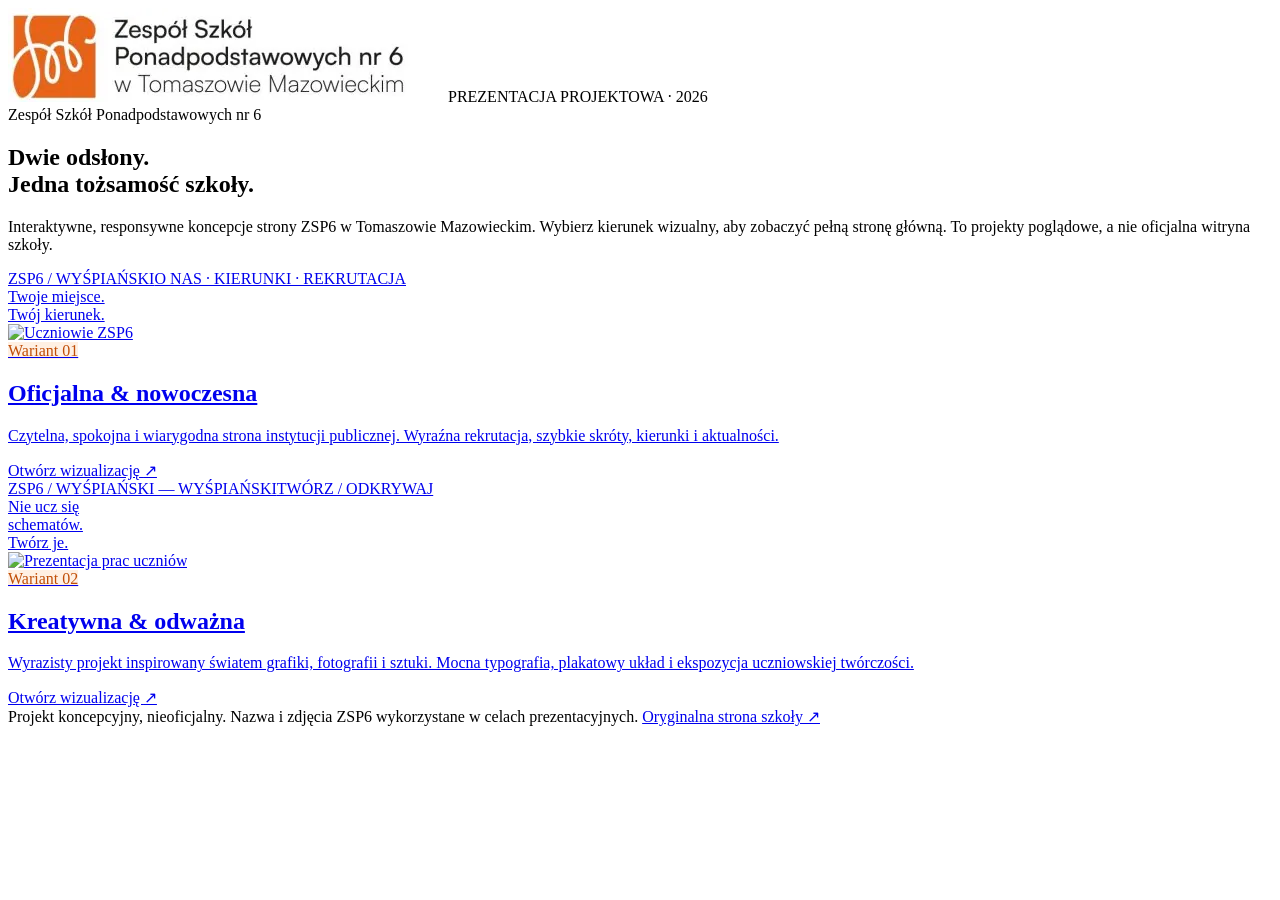
==== index.html @ f831830e "Add ZSP6 landing page for two redesign concept previews" ====
<!doctype html><html lang="pl"><head><meta charset="utf-8"><meta name="viewport" content="width=device-width,initial-scale=1"><meta name="description" content="Dwie propozycje wizualnego redesignu strony ZSP nr 6 w Tomaszowie Mazowieckim."><title>ZSP6 — koncepcje redesignu</title><link rel="stylesheet" href="assets/styles.css"></head><body class="chooser">
<header><div class="container chooser-top"><span class="mini-brand"><img src="[data-uri]" class="brand-logo" alt="Logo Zespołu Szkół Ponadpodstawowych nr 6 w Tomaszowie Mazowieckim" width="440" height="94"></span><span class="status">PREZENTACJA PROJEKTOWA · 2026</span></div></header>
<main><section class="container intro"><span class="eyebrow">Zespół Szkół Ponadpodstawowych nr 6</span><h1>Dwie odsłony.<br>Jedna tożsamość szkoły.</h1><p>Interaktywne, responsywne koncepcje strony ZSP6 w Tomaszowie Mazowieckim. Wybierz kierunek wizualny, aby zobaczyć pełną stronę główną. To projekty poglądowe, a nie oficjalna witryna szkoły.</p></section>
<section class="container concept-grid" aria-label="Wybierz wariant redesignu"><a class="concept" href="oficjalna.html"><div class="concept-visual"><div class="mini-top"><span>ZSP6 / WYŚPIAŃSKI</span><span>O NAS · KIERUNKI · REKRUTACJA</span></div><div class="mini-hero">Twoje miejsce.<br>Twój kierunek.</div><span class="mini-pill"></span><img class="photo-peek" src="https://zsp6tom.pl/wp-content/uploads/2024/10/DSC7393-scaled.jpg" alt="Uczniowie ZSP6" loading="lazy"></div><div class="concept-info"><span class="badge" style="color:#c04e08;background:#fff0e3">Wariant 01</span><h2>Oficjalna & nowoczesna</h2><p>Czytelna, spokojna i wiarygodna strona instytucji publicznej. Wyraźna rekrutacja, szybkie skróty, kierunki i aktualności.</p><span class="card-link">Otwórz wizualizację <span aria-hidden="true">↗</span></span></div></a>
<a class="concept" href="kreatywna.html"><div class="concept-visual"><div class="mini-top"><span>ZSP6 / WYŚPIAŃSKI — WYŚPIAŃSKI</span><span>TWÓRZ / ODKRYWAJ</span></div><div class="mini-hero">Nie ucz się<br>schematów.<br>Twórz je.</div><span class="mini-pill"></span><img class="photo-peek" src="https://zsp6tom.pl/wp-content/uploads/2025/05/received_1035138601499851-Kopiowanie-1024x768.jpeg" alt="Prezentacja prac uczniów" loading="lazy"></div><div class="concept-info"><span class="badge" style="color:#c04e08;background:#fff0e3">Wariant 02</span><h2>Kreatywna & odważna</h2><p>Wyrazisty projekt inspirowany światem grafiki, fotografii i sztuki. Mocna typografia, plakatowy układ i ekspozycja uczniowskiej twórczości.</p><span class="card-link">Otwórz wizualizację <span aria-hidden="true">↗</span></span></div></a></section></main>
<footer><div class="container">Projekt koncepcyjny, nieoficjalny. Nazwa i zdjęcia ZSP6 wykorzystane w celach prezentacyjnych. <a href="https://zsp6tom.pl/" target="_blank" rel="noopener">Oryginalna strona szkoły ↗</a></div></footer></body></html>
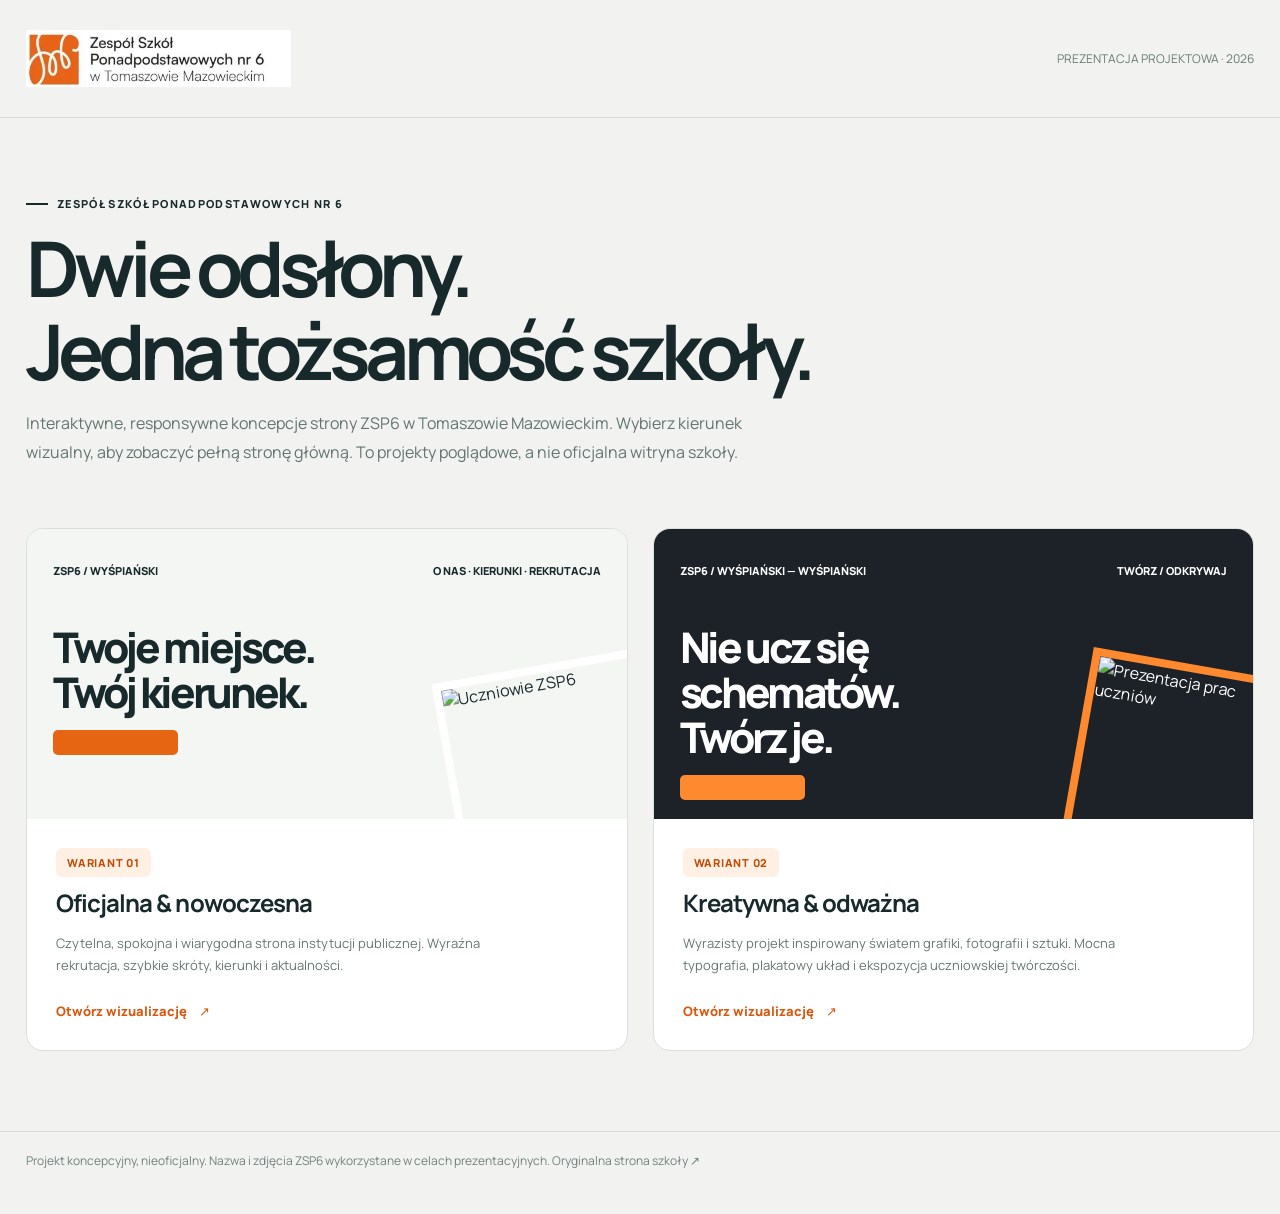
==== commit d8990f80: "Inline full responsive ZSP6 design selector and supplied school logo" ====
--- a/index.html
+++ b/index.html
@@ -1,4 +1,45 @@
-<!doctype html><html lang="pl"><head><meta charset="utf-8"><meta name="viewport" content="width=device-width,initial-scale=1"><meta name="description" content="Dwie propozycje wizualnego redesignu strony ZSP nr 6 w Tomaszowie Mazowieckim."><title>ZSP6 — koncepcje redesignu</title><link rel="stylesheet" href="assets/styles.css"></head><body class="chooser">
+<!doctype html><html lang="pl"><head><meta charset="utf-8"><meta name="viewport" content="width=device-width,initial-scale=1"><meta name="description" content="Dwie propozycje wizualnego redesignu strony ZSP nr 6 w Tomaszowie Mazowieckim."><title>ZSP6 — koncepcje redesignu</title><style>@import url('https://fonts.googleapis.com/css2?family=DM+Sans:wght@400;500;600;700;800&family=Manrope:wght@400;500;600;700;800&family=Space+Grotesk:wght@400;500;600;700&display=swap');
+:root{font-family:'Manrope',system-ui,Arial,sans-serif;font-synthesis:none;text-rendering:optimizeLegibility;-webkit-font-smoothing:antialiased}
+*{box-sizing:border-box}html{scroll-behavior:smooth}body{margin:0}a{color:inherit;text-decoration:none}img{max-width:100%;display:block}button{font:inherit;cursor:pointer}svg{display:block}a:focus-visible,button:focus-visible,summary:focus-visible{outline:3px solid #f6a65f;outline-offset:4px}section{scroll-margin-top:110px}.container{width:min(100% - 52px,1240px);margin:auto}.section-title{font-size:clamp(31px,3.8vw,52px);letter-spacing:-.055em;line-height:1.13;margin:0 0 16px;font-weight:800}.section-desc{font-size:16px;line-height:1.8;max-width:720px}.eyebrow{display:inline-flex;align-items:center;gap:9px;letter-spacing:.12em;font-size:11px;font-weight:800;text-transform:uppercase}.eyebrow:before{content:"";width:22px;height:2px;background:currentColor}.btn{display:inline-flex;align-items:center;justify-content:center;gap:12px;padding:16px 22px;border-radius:10px;font-size:14px;font-weight:800;transition:transform .2s,background .2s,border-color .2s;white-space:nowrap}.btn:hover{transform:translateY(-2px)}.btn .arr{font-size:18px}.section-pad{padding:104px 0}.badge{display:inline-block;font-size:11px;font-weight:800;letter-spacing:.07em;text-transform:uppercase;padding:7px 11px;border-radius:6px}.muted{opacity:.7}.card-link{font-weight:800;font-size:13px;display:inline-flex;gap:12px;align-items:center}.announce{font-size:12px;line-height:1.5}.site-logo{display:flex;align-items:center;gap:12px;min-width:0}.site-logo .mark{display:grid;place-items:center;font-family:'Space Grotesk',sans-serif;font-weight:700;font-size:25px;letter-spacing:-.13em;flex:none}.site-logo .logotype{line-height:1.22;font-size:11px;font-weight:800;letter-spacing:.01em}.site-logo .logotype span{display:block;font-weight:500;opacity:.8;font-size:10px;margin-top:4px}.desktop-nav{display:flex;align-items:center;gap:27px}.desktop-nav a{font-size:13px;font-weight:700;transition:opacity .2s}.desktop-nav a:hover{opacity:.55}.nav-toggle{display:none;padding:10px;border:1px solid currentColor;border-radius:8px;background:none;color:inherit}.mobile-nav{display:none}.footer-grid{display:grid;grid-template-columns:1.8fr 1fr 1fr 1.2fr;gap:50px}.footer-grid h4{font-size:12px;letter-spacing:.08em;text-transform:uppercase}.footer-grid p,.footer-grid a{font-size:13px;line-height:2;opacity:.8}.footer-grid a{display:block}.copyright{display:flex;justify-content:space-between;gap:16px;border-top:1px solid #ffffff30;margin-top:65px;padding-top:22px;font-size:12px;opacity:.65}.notice-demo{font-size:11px;line-height:1.5;text-align:center;padding:9px 20px;background:#f8d89d;color:#50370d;font-weight:700}.img-fallback{background:#cecece}.fade-up{opacity:1;transform:none;transition:opacity .75s ease,transform .75s ease}.fade-up.visible{opacity:1;transform:none}
+/* OFFICIAL / INSTYTUCJONALNA */
+body.official{background:#fafaf8;color:#1a3137}.official .topbar{background:#173e45;color:#f5f7f4;font-size:11px}.official .topbar .container{height:38px;display:flex;align-items:center;justify-content:space-between;gap:20px}.official .topbar a:hover{text-decoration:underline}.official .site-header{background:#fff;position:sticky;top:0;z-index:30;box-shadow:0 1px 0 #dae2db}.official .header-inner{height:88px;display:flex;align-items:center;justify-content:space-between;gap:20px}.official .site-logo .mark{background:#e56513;color:#fff;width:52px;height:52px;border-radius:12px}.official .site-logo .logotype{font-size:13px}.official .site-logo .logotype span{color:#758281}.official .nav-cta{background:#e56513;color:white}.official .hero{padding:68px 0 30px;background:linear-gradient(145deg,#f5f7f3,#e9efeb)}.official .hero-main{display:grid;grid-template-columns:.95fr 1.05fr;gap:48px;align-items:center}.official .hero h1{font-size:clamp(42px,5.4vw,77px);letter-spacing:-.07em;line-height:1.08;margin:24px 0}.official .hero h1 em{font-style:normal;color:#e56513}.official .hero p{max-width:560px;line-height:1.85;color:#576c69;font-size:16px}.official .hero-buttons{display:flex;gap:12px;flex-wrap:wrap;margin:30px 0 15px}.official .btn-primary{background:#e56513;color:#fff}.official .btn-outline{border:1px solid #a4b4ae;background:#fff;color:#284940}.official .hero-photo{position:relative;min-height:525px;border-radius:24px;overflow:visible}.official .hero-photo>img{width:100%;height:525px;object-fit:cover;border-radius:24px;object-position:50% 38%}.official .photo-badge{position:absolute;bottom:28px;left:-34px;background:#fff;padding:22px 25px;box-shadow:0 10px 40px #10271d1c;border-radius:16px;min-width:205px}.official .photo-badge b{font-size:32px;color:#e56513}.official .photo-badge span{display:block;font-size:11px;line-height:1.4;color:#677a76}.official .info-ribbon{display:grid;grid-template-columns:repeat(4,1fr);gap:1px;background:#cddbd5;border-radius:17px;overflow:hidden;box-shadow:0 10px 28px #16433b10;transform:translateY(54px)}.official .info-ribbon a{background:white;padding:24px;display:flex;align-items:center;gap:12px;font-weight:800;font-size:13px}.official .info-ribbon a:hover{background:#f0f7f3}.official .info-ribbon .symbol{color:#e56513;font-size:22px}.official .courses{padding-top:152px}.official .head-split{display:flex;justify-content:space-between;align-items:flex-end;gap:32px;margin-bottom:32px}.official .section-desc{color:#60716f}.official .course-grid{display:grid;grid-template-columns:repeat(4,1fr);gap:18px}.official .course-card{overflow:hidden;border-radius:17px;border:1px solid #e1e8e2;background:#fff;box-shadow:0 6px 25px #213c2d08;transition:transform .25s,box-shadow .25s}.official .course-card:hover{transform:translateY(-5px);box-shadow:0 15px 35px #24362f17}.official .course-art{height:155px;display:flex;align-items:center;justify-content:center;position:relative;overflow:hidden}.official .course-art svg{width:85px;height:85px;stroke-width:1.2;position:relative;z-index:1}.official .course-art:before{content:"";position:absolute;border-radius:50%;width:190px;height:190px;right:-60px;bottom:-105px;background:#ffffff31}.official .course-card:nth-child(1) .course-art{background:#f4e0d3;color:#b95716}.official .course-card:nth-child(2) .course-art{background:#deeeed;color:#377672}.official .course-card:nth-child(3) .course-art{background:#e1e8f4;color:#536e9c}.official .course-card:nth-child(4) .course-art{background:#f3e7e2;color:#9d6847}.official .course-body{padding:25px 20px}.official .course-body .type{font-size:10px;letter-spacing:.12em;color:#86918e;text-transform:uppercase;font-weight:800}.official .course-body h3{font-size:19px;line-height:1.35;min-height:76px;letter-spacing:-.03em}.official .course-body p{font-size:13px;line-height:1.7;color:#647572;min-height:65px}.official .course-body .card-link{color:#e56513}.official .recruitment{background:#133d42;color:#fff;position:relative;overflow:hidden}.official .recruitment:before{content:"";position:absolute;right:-150px;top:-200px;width:500px;height:500px;border:90px solid #ffffff06;border-radius:50%}.official .recruitment .recruit-grid{position:relative;display:grid;grid-template-columns:1.2fr .8fr;align-items:center;gap:55px}.official .recruitment .section-desc{color:#bdd3d0}.official .recruitment .recruit-aside{display:grid;grid-template-columns:1fr 1fr;gap:14px}.official .recruitment .recruit-aside div{padding:25px;background:#ffffff0b;border:1px solid #ffffff25;border-radius:13px}.official .recruitment .recruit-aside b{display:block;font-size:28px}.official .recruitment .recruit-aside span{font-size:12px;color:#cce0d8;line-height:1.65}.official .news{background:#f5f7f5}.official .news-grid{display:grid;grid-template-columns:1.2fr 1fr 1fr;gap:20px}.official .news-card{background:white;border:1px solid #e1e8e2;border-radius:18px;overflow:hidden;display:flex;flex-direction:column;min-height:310px}.official .news-card .news-media{height:165px;background:#e6edea;overflow:hidden}.official .news-card.featured .news-media{height:205px}.official .news-media img{width:100%;height:100%;object-fit:cover}.official .news-card .news-body{padding:24px;display:flex;flex:1;flex-direction:column}.official .news-card small{color:#d9580f;font-size:10px;letter-spacing:.08em;font-weight:800;text-transform:uppercase}.official .news-card h3{font-size:18px;line-height:1.35;letter-spacing:-.03em}.official .news-card p{font-size:12px;line-height:1.8;color:#677672}.official .news-card .card-link{margin-top:auto;color:#e56513}.official .cta-panel{padding:65px 75px;border-radius:24px;background:#eee4dd;display:grid;grid-template-columns:1.25fr .75fr;align-items:center;gap:30px}.official .cta-panel h2{font-size:clamp(30px,4vw,48px);letter-spacing:-.05em;line-height:1.17}.official footer{background:#173e45;color:#fff;padding:70px 0 30px}
+/* CREATIVE / ART SCHOOL */
+body.creative{background:#f3efe7;color:#171e24;font-family:'DM Sans',sans-serif}.creative .site-header{position:sticky;top:0;z-index:30;background:#171c22;color:#fff;border-bottom:1px solid #ffffff19}.creative .header-inner{height:84px;display:flex;align-items:center;justify-content:space-between;gap:20px}.creative .site-logo .mark{color:#ff892e;border:2px solid #ff892e;width:48px;height:48px;border-radius:50%}.creative .site-logo .logotype{font-size:13px}.creative .site-logo .logotype span{color:#aab3b7}.creative .nav-cta{background:#ff892e;color:#151b20}.creative .desktop-nav a{font-size:13px}.creative .hero{background:#171c22;color:#fff;position:relative;overflow:hidden;padding:92px 0 100px}.creative .hero:after{content:"6";position:absolute;right:-2vw;top:3vw;font:800 550px/1 'Space Grotesk';color:#ffffff05;pointer-events:none}.creative .hero-grid{display:grid;grid-template-columns:1fr .94fr;gap:70px;align-items:center;position:relative;z-index:1}.creative .hero h1{font-size:clamp(51px,6.4vw,96px);font-weight:800;letter-spacing:-.085em;line-height:.98;margin:25px 0}.creative .hero h1 span{color:#ff775b}.creative .hero h1 i{font-style:normal;color:#f0ce93}.creative .hero .hero-sub{font-size:17px;line-height:1.78;color:#aab7b6;max-width:470px}.creative .hero .hero-buttons{display:flex;flex-wrap:wrap;gap:13px;margin-top:35px}.creative .btn-primary{background:#ff892e;color:#171e24}.creative .btn-outline{border:1px solid #738080;color:#f7f5f0}.creative .hero-image-wrap{position:relative;transform:rotate(2deg);padding:16px;background:#f1e5d7;box-shadow:22px 22px 0 #ff892e}.creative .hero-image-wrap img{width:100%;height:510px;object-fit:cover;object-position:center 40%;filter:contrast(1.08) saturate(.86)}.creative .image-sticker{position:absolute;top:-30px;right:-34px;display:grid;place-items:center;border-radius:50%;background:#e7d190;color:#171e24;width:120px;height:120px;text-align:center;font:800 15px/1.1 'Space Grotesk';transform:rotate(13deg);box-shadow:0 6px 16px #0004}.creative .ticker{background:#ff892e;padding:18px 0;overflow:hidden;color:#151b20}.creative .ticker-track{display:flex;gap:38px;white-space:nowrap;width:max-content;animation:ticker 40s linear infinite;font:700 13px 'Space Grotesk';letter-spacing:.08em;text-transform:uppercase}.creative .ticker-track b{font-size:18px}@keyframes ticker{to{transform:translateX(-50%)}}.creative .courses{background:#f3efe7}.creative .courses .head-split{display:flex;justify-content:space-between;align-items:flex-end;gap:30px;margin-bottom:44px}.creative .courses .section-title{font-family:'Space Grotesk';font-size:clamp(42px,5.3vw,70px)}.creative .course-grid{display:grid;grid-template-columns:repeat(2,1fr);gap:20px}.creative .course-card{min-height:320px;border-radius:3px;padding:30px;position:relative;overflow:hidden;display:flex;flex-direction:column;justify-content:space-between;transition:transform .25s}.creative .course-card:hover{transform:translateY(-6px) rotate(-.3deg)}.creative .course-card:nth-child(1){background:#ff892e;color:#212121}.creative .course-card:nth-child(2){background:#313b4b;color:#fff}.creative .course-card:nth-child(3){background:#ddd1b7;color:#212121}.creative .course-card:nth-child(4){background:#c3d5ca;color:#212121}.creative .course-card .tag{font-size:11px;letter-spacing:.12em;text-transform:uppercase;font-weight:800}.creative .course-card h3{max-width:75%;font:700 clamp(29px,3vw,43px)/1.05 'Space Grotesk';letter-spacing:-.055em;margin:22px 0 8px}.creative .course-card p{font-size:13px;line-height:1.6;max-width:70%;margin:0}.creative .course-card .giant-index{position:absolute;right:23px;bottom:-35px;font:700 210px/.9 'Space Grotesk';opacity:.12;letter-spacing:-.1em}.creative .course-card .card-link{margin-top:22px;position:relative;z-index:1}.creative .marquee-word{font-family:'Space Grotesk';font-size:clamp(70px,14vw,200px);font-weight:700;letter-spacing:-.11em;color:#e4d8c9;line-height:.8;white-space:nowrap;overflow:hidden;margin-top:75px}.creative .gallery{background:#1d2329;color:#fff}.creative .gallery .section-title{font-family:'Space Grotesk';font-size:clamp(43px,5.4vw,76px)}.creative .gallery-desc{color:#b7c2c1}.creative .gallery-grid{display:grid;grid-template-columns:1.15fr .75fr .85fr;gap:15px;align-items:end;margin-top:38px}.creative .gallery-tile{position:relative;overflow:hidden;min-height:340px;background:#46545b}.creative .gallery-tile:nth-child(2){min-height:270px}.creative .gallery-tile:nth-child(3){min-height:385px}.creative .gallery-tile img{height:100%;width:100%;object-fit:cover;position:absolute;inset:0;filter:grayscale(.15)}.creative .gallery-tile::after{content:"";position:absolute;inset:0;background:linear-gradient(transparent 40%,#000b)}.creative .gallery-tile .tile-label{position:absolute;bottom:23px;left:24px;right:18px;z-index:1;font-size:19px;font-weight:800;letter-spacing:-.035em}.creative .gallery-tile .tile-label small{display:block;text-transform:uppercase;letter-spacing:.1em;font-size:10px;font-weight:700;color:#ffa45d;margin-bottom:8px}.creative .events{background:#f3efe7}.creative .event-rows{margin-top:25px;border-top:2px solid #171e24}.creative .event-row{display:grid;grid-template-columns:100px 1fr 1fr 42px;gap:25px;align-items:center;padding:25px 0;border-bottom:1px solid #c7c1b6}.creative .event-row .num{font:700 34px 'Space Grotesk';color:#ff892e}.creative .event-row h3{font-size:19px;letter-spacing:-.03em}.creative .event-row p{color:#68716c;font-size:12px}.creative .event-row .arrow{font-size:27px}.creative .recruitment{background:#ff892e;color:#181d21}.creative .recruit-grid{display:grid;grid-template-columns:1.1fr .9fr;gap:55px;align-items:center}.creative .recruitment .section-title{font:700 clamp(45px,5.6vw,78px)/1.03 'Space Grotesk';letter-spacing:-.08em}.creative .recruitment .section-desc{color:#342a27}.creative .recruitment .btn-primary{background:#151b20;color:white}.creative .recruit-aside{border:2px solid #1a2023;padding:38px;transform:rotate(2deg);background:#ffffff1f}.creative .recruit-aside b{font:700 112px/.9 'Space Grotesk';letter-spacing:-.1em}.creative .recruit-aside p{font-size:16px;line-height:1.55;font-weight:700;max-width:240px}.creative footer{background:#151b20;color:white;padding:72px 0 30px}
+/* CHOOSER */
+body.chooser{background:#f2f2f0;color:#18292c;font-family:'Manrope'}.chooser header{padding:30px 0;border-bottom:1px solid #d4dad7}.chooser .chooser-top{display:flex;justify-content:space-between;align-items:center;gap:20px}.chooser .chooser-top .mini-brand{font-size:13px;font-weight:900;letter-spacing:.08em}.chooser .chooser-top .status{color:#667b74;font-size:12px}.chooser .intro{padding:70px 0 45px}.chooser h1{font-size:clamp(42px,6vw,77px);line-height:1.08;letter-spacing:-.075em;max-width:900px;margin:16px 0}.chooser .intro p{font-size:16px;color:#627570;line-height:1.8;max-width:750px}.chooser .concept-grid{display:grid;grid-template-columns:1fr 1fr;gap:25px;padding-bottom:80px}.chooser .concept{display:block;background:#fff;border:1px solid #dae0dc;transition:transform .2s,box-shadow .2s;overflow:hidden;border-radius:17px}.chooser .concept:hover{transform:translateY(-5px);box-shadow:0 15px 40px #0f292022}.chooser .concept-visual{height:290px;position:relative;overflow:hidden;padding:26px}.chooser .concept:first-child .concept-visual{background:#f3f6f2}.chooser .concept:last-child .concept-visual{background:#1d2128;color:#fff}.chooser .mini-top{height:32px;display:flex;justify-content:space-between;align-items:center;font-size:11px;font-weight:800}.chooser .mini-line{height:5px;border-radius:5px;width:120px;background:currentColor;opacity:.35}.chooser .mini-hero{font-size:clamp(31px,3.3vw,49px);line-height:1.07;letter-spacing:-.075em;font-weight:900;max-width:300px;margin:38px 0 15px}.chooser .mini-pill{display:block;width:125px;height:25px;border-radius:5px;background:#e56513}.chooser .concept:last-child .mini-pill{background:#ff892e}.chooser .concept-visual .photo-peek{position:absolute;right:-36px;bottom:-55px;width:215px;height:210px;object-fit:cover;transform:rotate(-10deg);border:8px solid white}.chooser .concept:last-child .photo-peek{transform:rotate(10deg);border-color:#ff892e}.chooser .concept-info{padding:29px}.chooser .concept-info h2{margin:9px 0;font-size:24px;letter-spacing:-.04em}.chooser .concept-info p{font-size:13px;line-height:1.75;color:#667670;max-width:470px}.chooser .concept-info .card-link{margin-top:12px;color:#d9580f}.chooser footer{padding:20px 0 45px;color:#71817c;font-size:12px;border-top:1px solid #d4dad7}
+@media(max-width:1070px){.desktop-nav{gap:16px}.official .course-grid{grid-template-columns:repeat(2,1fr)}.official .news-grid{grid-template-columns:repeat(2,1fr)}.official .news-card:last-child{grid-column:span 2}.official .hero-main{gap:25px}.creative .hero-grid{gap:35px}.creative .hero h1{font-size:clamp(48px,6vw,75px)}}
+@media(max-width:770px){.container{width:min(100% - 34px,1240px)}.section-pad{padding:72px 0}.desktop-nav,.header-inner>.nav-cta{display:none}.nav-toggle{display:inline-flex}.mobile-nav.open{display:flex;flex-direction:column;padding:8px 17px 20px;border-top:1px solid #cccccc55}.mobile-nav a{padding:13px;font-weight:700;font-size:14px}.official .topbar .container{justify-content:center}.official .topbar a:nth-child(2){display:none}.official .header-inner,.creative .header-inner{height:73px}.official .hero{padding:48px 0 0}.official .hero-main,.creative .hero-grid,.official .recruitment .recruit-grid,.creative .recruit-grid,.official .cta-panel{grid-template-columns:1fr}.official .hero h1{font-size:clamp(44px,8vw,66px)}.official .hero-photo{min-height:0}.official .hero-photo>img{height:360px}.official .photo-badge{left:14px;bottom:14px}.official .info-ribbon{grid-template-columns:repeat(2,1fr);transform:translateY(25px)}.official .courses{padding-top:110px}.official .news-grid{grid-template-columns:1fr}.official .news-card:last-child{grid-column:auto}.official .head-split,.creative .courses .head-split{display:block}.official .recruitment .recruit-aside{max-width:550px}.official .cta-panel{padding:35px}.creative .hero{padding:62px 0 84px}.creative .hero-image-wrap{max-width:570px;margin:20px 10px}.creative .hero-image-wrap img{height:360px}.creative .image-sticker{width:95px;height:95px;right:-14px;top:-20px;font-size:12px}.creative .gallery-grid{grid-template-columns:1fr 1fr}.creative .gallery-tile:nth-child(3){grid-column:span 2;min-height:270px}.creative .event-row{grid-template-columns:60px 1fr 24px;gap:12px}.creative .event-row p{grid-column:2;grid-row:2;margin:0}.creative .event-row .arrow{grid-column:3;grid-row:1}.footer-grid{grid-template-columns:repeat(2,1fr);gap:22px}.chooser .concept-grid{grid-template-columns:1fr}}
+@media(max-width:480px){.official .site-logo .logotype{font-size:11px}.official .hero-buttons,.creative .hero-buttons{flex-direction:column;align-items:stretch}.official .info-ribbon a{padding:17px;font-size:11px}.official .course-grid,.creative .course-grid{grid-template-columns:1fr}.official .course-body h3{min-height:0}.official .course-body p{min-height:0}.official .recruitment .recruit-aside{grid-template-columns:1fr 1fr}.creative .hero h1{font-size:clamp(42px,11vw,60px)}.creative .hero-image-wrap img{height:290px}.creative .course-card{min-height:290px}.creative .gallery-grid{grid-template-columns:1fr}.creative .gallery-tile,.creative .gallery-tile:nth-child(2),.creative .gallery-tile:nth-child(3){grid-column:auto;min-height:260px}.footer-grid{grid-template-columns:1fr}.copyright{flex-direction:column}.creative .recruit-aside b{font-size:75px}.chooser .intro{padding-top:45px}.chooser .concept-visual{height:255px}}
+@media(prefers-reduced-motion:reduce){html{scroll-behavior:auto}.ticker-track{animation:none}.fade-up{opacity:1;transform:none;transition:none}.btn,.course-card,.concept{transition:none}}
+
+/* BRAND: original uploaded orange ZSP6 logotype, not a re-created monogram. */
+.site-logo .brand-logo{display:block;width:290px;max-width:100%;height:auto;object-fit:contain;mix-blend-mode:normal}
+.official .site-logo .brand-logo{width:276px}
+.creative .site-logo{background:#fff;border-radius:8px;padding:3px 7px}
+.creative .site-logo .brand-logo{width:265px}
+.creative footer .site-logo{display:inline-flex}
+.chooser .mini-brand{display:flex;align-items:center}
+.chooser .mini-brand .brand-logo{width:265px;max-width:100%;height:auto}
+/* School's orange brand stripe & subtle motif inspired by the supplied banner. */
+.official .topbar{background:#e56513}
+.official .topbar .container{color:#fff}
+.official .hero{position:relative;isolation:isolate;background:linear-gradient(135deg,#fffaf4 0%,#f4f0e8 55%,#f1ede5 100%)}
+.official .hero:before{content:"";position:absolute;right:0;top:0;width:35%;height:70%;opacity:.12;pointer-events:none;z-index:-1;background:repeating-radial-gradient(circle at 60% 40%,transparent 0 26px,#e56513 27px 29px,transparent 30px 56px)}
+.official .info-ribbon .symbol{color:#e56513}
+.official .hero h1 em{color:#e56513}
+.official .course-body .card-link,.official .news-card .card-link{color:#d95a0f}
+.official .nav-cta,.official .btn-primary{background:#e56513;color:#fff}
+.creative .nav-cta,.creative .btn-primary,.creative .ticker{background:#ff892e;color:#191f22}
+.creative .course-card:nth-child(1){background:#ff892e}
+.creative .recruitment{background:#ff892e}
+.creative .image-sticker{background:#fbe6c8}
+.chooser .concept-info .card-link{color:#d9580f}
+.chooser .concept:first-child .mini-pill{background:#e56513}
+.chooser .concept:last-child .mini-pill{background:#ff892e}
+.chooser .mini-brand .brand-logo{border-radius:2px}
+@media(max-width:960px){.site-logo .brand-logo,.official .site-logo .brand-logo,.creative .site-logo .brand-logo{width:218px}.official .header-inner,.creative .header-inner{gap:12px}}
+@media(max-width:480px){.site-logo .brand-logo,.official .site-logo .brand-logo,.creative .site-logo .brand-logo{width:min(68vw,220px)}.chooser .mini-brand .brand-logo{width:210px}}
+</style></head><body class="chooser">
 <header><div class="container chooser-top"><span class="mini-brand"><img src="[data-uri]" class="brand-logo" alt="Logo Zespołu Szkół Ponadpodstawowych nr 6 w Tomaszowie Mazowieckim" width="440" height="94"></span><span class="status">PREZENTACJA PROJEKTOWA · 2026</span></div></header>
 <main><section class="container intro"><span class="eyebrow">Zespół Szkół Ponadpodstawowych nr 6</span><h1>Dwie odsłony.<br>Jedna tożsamość szkoły.</h1><p>Interaktywne, responsywne koncepcje strony ZSP6 w Tomaszowie Mazowieckim. Wybierz kierunek wizualny, aby zobaczyć pełną stronę główną. To projekty poglądowe, a nie oficjalna witryna szkoły.</p></section>
 <section class="container concept-grid" aria-label="Wybierz wariant redesignu"><a class="concept" href="oficjalna.html"><div class="concept-visual"><div class="mini-top"><span>ZSP6 / WYŚPIAŃSKI</span><span>O NAS · KIERUNKI · REKRUTACJA</span></div><div class="mini-hero">Twoje miejsce.<br>Twój kierunek.</div><span class="mini-pill"></span><img class="photo-peek" src="https://zsp6tom.pl/wp-content/uploads/2024/10/DSC7393-scaled.jpg" alt="Uczniowie ZSP6" loading="lazy"></div><div class="concept-info"><span class="badge" style="color:#c04e08;background:#fff0e3">Wariant 01</span><h2>Oficjalna & nowoczesna</h2><p>Czytelna, spokojna i wiarygodna strona instytucji publicznej. Wyraźna rekrutacja, szybkie skróty, kierunki i aktualności.</p><span class="card-link">Otwórz wizualizację <span aria-hidden="true">↗</span></span></div></a>
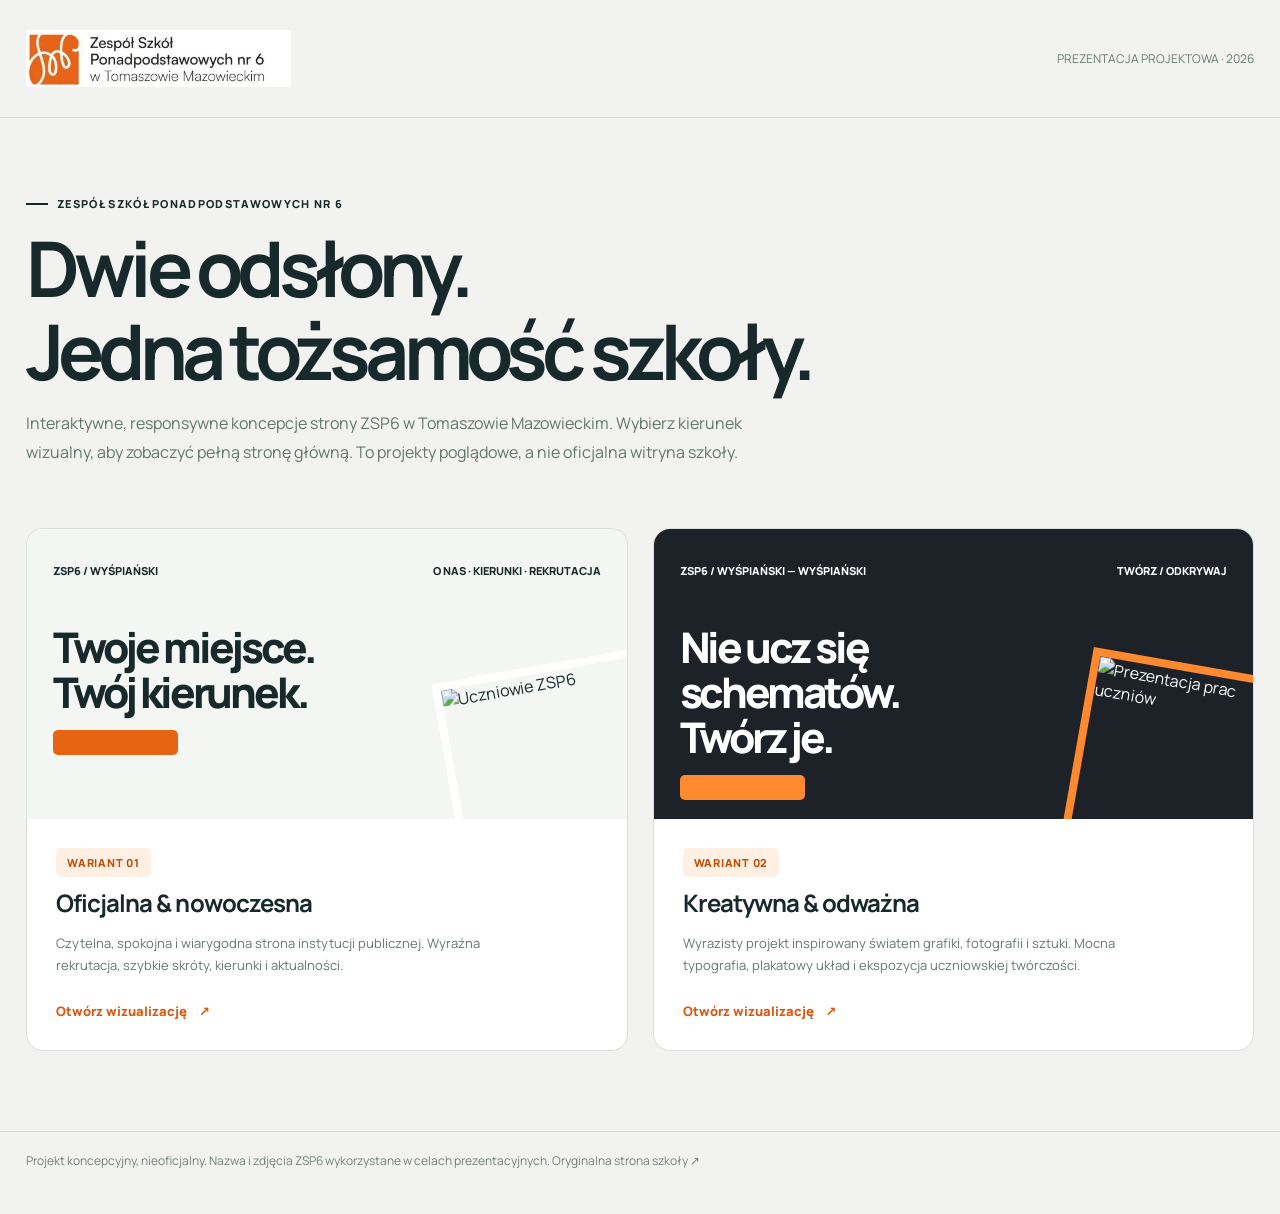
==== commit 4d598932: "Finalize index.html: robust font fallbacks and orange ZSP6 brand" ====
--- a/index.html
+++ b/index.html
@@ -1,12 +1,12 @@
 <!doctype html><html lang="pl"><head><meta charset="utf-8"><meta name="viewport" content="width=device-width,initial-scale=1"><meta name="description" content="Dwie propozycje wizualnego redesignu strony ZSP nr 6 w Tomaszowie Mazowieckim."><title>ZSP6 — koncepcje redesignu</title><style>@import url('https://fonts.googleapis.com/css2?family=DM+Sans:wght@400;500;600;700;800&family=Manrope:wght@400;500;600;700;800&family=Space+Grotesk:wght@400;500;600;700&display=swap');
-:root{font-family:'Manrope',system-ui,Arial,sans-serif;font-synthesis:none;text-rendering:optimizeLegibility;-webkit-font-smoothing:antialiased}
-*{box-sizing:border-box}html{scroll-behavior:smooth}body{margin:0}a{color:inherit;text-decoration:none}img{max-width:100%;display:block}button{font:inherit;cursor:pointer}svg{display:block}a:focus-visible,button:focus-visible,summary:focus-visible{outline:3px solid #f6a65f;outline-offset:4px}section{scroll-margin-top:110px}.container{width:min(100% - 52px,1240px);margin:auto}.section-title{font-size:clamp(31px,3.8vw,52px);letter-spacing:-.055em;line-height:1.13;margin:0 0 16px;font-weight:800}.section-desc{font-size:16px;line-height:1.8;max-width:720px}.eyebrow{display:inline-flex;align-items:center;gap:9px;letter-spacing:.12em;font-size:11px;font-weight:800;text-transform:uppercase}.eyebrow:before{content:"";width:22px;height:2px;background:currentColor}.btn{display:inline-flex;align-items:center;justify-content:center;gap:12px;padding:16px 22px;border-radius:10px;font-size:14px;font-weight:800;transition:transform .2s,background .2s,border-color .2s;white-space:nowrap}.btn:hover{transform:translateY(-2px)}.btn .arr{font-size:18px}.section-pad{padding:104px 0}.badge{display:inline-block;font-size:11px;font-weight:800;letter-spacing:.07em;text-transform:uppercase;padding:7px 11px;border-radius:6px}.muted{opacity:.7}.card-link{font-weight:800;font-size:13px;display:inline-flex;gap:12px;align-items:center}.announce{font-size:12px;line-height:1.5}.site-logo{display:flex;align-items:center;gap:12px;min-width:0}.site-logo .mark{display:grid;place-items:center;font-family:'Space Grotesk',sans-serif;font-weight:700;font-size:25px;letter-spacing:-.13em;flex:none}.site-logo .logotype{line-height:1.22;font-size:11px;font-weight:800;letter-spacing:.01em}.site-logo .logotype span{display:block;font-weight:500;opacity:.8;font-size:10px;margin-top:4px}.desktop-nav{display:flex;align-items:center;gap:27px}.desktop-nav a{font-size:13px;font-weight:700;transition:opacity .2s}.desktop-nav a:hover{opacity:.55}.nav-toggle{display:none;padding:10px;border:1px solid currentColor;border-radius:8px;background:none;color:inherit}.mobile-nav{display:none}.footer-grid{display:grid;grid-template-columns:1.8fr 1fr 1fr 1.2fr;gap:50px}.footer-grid h4{font-size:12px;letter-spacing:.08em;text-transform:uppercase}.footer-grid p,.footer-grid a{font-size:13px;line-height:2;opacity:.8}.footer-grid a{display:block}.copyright{display:flex;justify-content:space-between;gap:16px;border-top:1px solid #ffffff30;margin-top:65px;padding-top:22px;font-size:12px;opacity:.65}.notice-demo{font-size:11px;line-height:1.5;text-align:center;padding:9px 20px;background:#f8d89d;color:#50370d;font-weight:700}.img-fallback{background:#cecece}.fade-up{opacity:1;transform:none;transition:opacity .75s ease,transform .75s ease}.fade-up.visible{opacity:1;transform:none}
+:root{font-family:'Manrope',system-ui,Arial,sans-serif,system-ui,Arial,sans-serif;font-synthesis:none;text-rendering:optimizeLegibility;-webkit-font-smoothing:antialiased}
+*{box-sizing:border-box}html{scroll-behavior:smooth}body{margin:0}a{color:inherit;text-decoration:none}img{max-width:100%;display:block}button{font:inherit;cursor:pointer}svg{display:block}a:focus-visible,button:focus-visible,summary:focus-visible{outline:3px solid #f6a65f;outline-offset:4px}section{scroll-margin-top:110px}.container{width:min(100% - 52px,1240px);margin:auto}.section-title{font-size:clamp(31px,3.8vw,52px);letter-spacing:-.055em;line-height:1.13;margin:0 0 16px;font-weight:800}.section-desc{font-size:16px;line-height:1.8;max-width:720px}.eyebrow{display:inline-flex;align-items:center;gap:9px;letter-spacing:.12em;font-size:11px;font-weight:800;text-transform:uppercase}.eyebrow:before{content:"";width:22px;height:2px;background:currentColor}.btn{display:inline-flex;align-items:center;justify-content:center;gap:12px;padding:16px 22px;border-radius:10px;font-size:14px;font-weight:800;transition:transform .2s,background .2s,border-color .2s;white-space:nowrap}.btn:hover{transform:translateY(-2px)}.btn .arr{font-size:18px}.section-pad{padding:104px 0}.badge{display:inline-block;font-size:11px;font-weight:800;letter-spacing:.07em;text-transform:uppercase;padding:7px 11px;border-radius:6px}.muted{opacity:.7}.card-link{font-weight:800;font-size:13px;display:inline-flex;gap:12px;align-items:center}.announce{font-size:12px;line-height:1.5}.site-logo{display:flex;align-items:center;gap:12px;min-width:0}.site-logo .mark{display:grid;place-items:center;font-family:'Space Grotesk',system-ui,Arial,sans-serif,sans-serif;font-weight:700;font-size:25px;letter-spacing:-.13em;flex:none}.site-logo .logotype{line-height:1.22;font-size:11px;font-weight:800;letter-spacing:.01em}.site-logo .logotype span{display:block;font-weight:500;opacity:.8;font-size:10px;margin-top:4px}.desktop-nav{display:flex;align-items:center;gap:27px}.desktop-nav a{font-size:13px;font-weight:700;transition:opacity .2s}.desktop-nav a:hover{opacity:.55}.nav-toggle{display:none;padding:10px;border:1px solid currentColor;border-radius:8px;background:none;color:inherit}.mobile-nav{display:none}.footer-grid{display:grid;grid-template-columns:1.8fr 1fr 1fr 1.2fr;gap:50px}.footer-grid h4{font-size:12px;letter-spacing:.08em;text-transform:uppercase}.footer-grid p,.footer-grid a{font-size:13px;line-height:2;opacity:.8}.footer-grid a{display:block}.copyright{display:flex;justify-content:space-between;gap:16px;border-top:1px solid #ffffff30;margin-top:65px;padding-top:22px;font-size:12px;opacity:.65}.notice-demo{font-size:11px;line-height:1.5;text-align:center;padding:9px 20px;background:#f8d89d;color:#50370d;font-weight:700}.img-fallback{background:#cecece}.fade-up{opacity:1;transform:none;transition:opacity .75s ease,transform .75s ease}.fade-up.visible{opacity:1;transform:none}
 /* OFFICIAL / INSTYTUCJONALNA */
 body.official{background:#fafaf8;color:#1a3137}.official .topbar{background:#173e45;color:#f5f7f4;font-size:11px}.official .topbar .container{height:38px;display:flex;align-items:center;justify-content:space-between;gap:20px}.official .topbar a:hover{text-decoration:underline}.official .site-header{background:#fff;position:sticky;top:0;z-index:30;box-shadow:0 1px 0 #dae2db}.official .header-inner{height:88px;display:flex;align-items:center;justify-content:space-between;gap:20px}.official .site-logo .mark{background:#e56513;color:#fff;width:52px;height:52px;border-radius:12px}.official .site-logo .logotype{font-size:13px}.official .site-logo .logotype span{color:#758281}.official .nav-cta{background:#e56513;color:white}.official .hero{padding:68px 0 30px;background:linear-gradient(145deg,#f5f7f3,#e9efeb)}.official .hero-main{display:grid;grid-template-columns:.95fr 1.05fr;gap:48px;align-items:center}.official .hero h1{font-size:clamp(42px,5.4vw,77px);letter-spacing:-.07em;line-height:1.08;margin:24px 0}.official .hero h1 em{font-style:normal;color:#e56513}.official .hero p{max-width:560px;line-height:1.85;color:#576c69;font-size:16px}.official .hero-buttons{display:flex;gap:12px;flex-wrap:wrap;margin:30px 0 15px}.official .btn-primary{background:#e56513;color:#fff}.official .btn-outline{border:1px solid #a4b4ae;background:#fff;color:#284940}.official .hero-photo{position:relative;min-height:525px;border-radius:24px;overflow:visible}.official .hero-photo>img{width:100%;height:525px;object-fit:cover;border-radius:24px;object-position:50% 38%}.official .photo-badge{position:absolute;bottom:28px;left:-34px;background:#fff;padding:22px 25px;box-shadow:0 10px 40px #10271d1c;border-radius:16px;min-width:205px}.official .photo-badge b{font-size:32px;color:#e56513}.official .photo-badge span{display:block;font-size:11px;line-height:1.4;color:#677a76}.official .info-ribbon{display:grid;grid-template-columns:repeat(4,1fr);gap:1px;background:#cddbd5;border-radius:17px;overflow:hidden;box-shadow:0 10px 28px #16433b10;transform:translateY(54px)}.official .info-ribbon a{background:white;padding:24px;display:flex;align-items:center;gap:12px;font-weight:800;font-size:13px}.official .info-ribbon a:hover{background:#f0f7f3}.official .info-ribbon .symbol{color:#e56513;font-size:22px}.official .courses{padding-top:152px}.official .head-split{display:flex;justify-content:space-between;align-items:flex-end;gap:32px;margin-bottom:32px}.official .section-desc{color:#60716f}.official .course-grid{display:grid;grid-template-columns:repeat(4,1fr);gap:18px}.official .course-card{overflow:hidden;border-radius:17px;border:1px solid #e1e8e2;background:#fff;box-shadow:0 6px 25px #213c2d08;transition:transform .25s,box-shadow .25s}.official .course-card:hover{transform:translateY(-5px);box-shadow:0 15px 35px #24362f17}.official .course-art{height:155px;display:flex;align-items:center;justify-content:center;position:relative;overflow:hidden}.official .course-art svg{width:85px;height:85px;stroke-width:1.2;position:relative;z-index:1}.official .course-art:before{content:"";position:absolute;border-radius:50%;width:190px;height:190px;right:-60px;bottom:-105px;background:#ffffff31}.official .course-card:nth-child(1) .course-art{background:#f4e0d3;color:#b95716}.official .course-card:nth-child(2) .course-art{background:#deeeed;color:#377672}.official .course-card:nth-child(3) .course-art{background:#e1e8f4;color:#536e9c}.official .course-card:nth-child(4) .course-art{background:#f3e7e2;color:#9d6847}.official .course-body{padding:25px 20px}.official .course-body .type{font-size:10px;letter-spacing:.12em;color:#86918e;text-transform:uppercase;font-weight:800}.official .course-body h3{font-size:19px;line-height:1.35;min-height:76px;letter-spacing:-.03em}.official .course-body p{font-size:13px;line-height:1.7;color:#647572;min-height:65px}.official .course-body .card-link{color:#e56513}.official .recruitment{background:#133d42;color:#fff;position:relative;overflow:hidden}.official .recruitment:before{content:"";position:absolute;right:-150px;top:-200px;width:500px;height:500px;border:90px solid #ffffff06;border-radius:50%}.official .recruitment .recruit-grid{position:relative;display:grid;grid-template-columns:1.2fr .8fr;align-items:center;gap:55px}.official .recruitment .section-desc{color:#bdd3d0}.official .recruitment .recruit-aside{display:grid;grid-template-columns:1fr 1fr;gap:14px}.official .recruitment .recruit-aside div{padding:25px;background:#ffffff0b;border:1px solid #ffffff25;border-radius:13px}.official .recruitment .recruit-aside b{display:block;font-size:28px}.official .recruitment .recruit-aside span{font-size:12px;color:#cce0d8;line-height:1.65}.official .news{background:#f5f7f5}.official .news-grid{display:grid;grid-template-columns:1.2fr 1fr 1fr;gap:20px}.official .news-card{background:white;border:1px solid #e1e8e2;border-radius:18px;overflow:hidden;display:flex;flex-direction:column;min-height:310px}.official .news-card .news-media{height:165px;background:#e6edea;overflow:hidden}.official .news-card.featured .news-media{height:205px}.official .news-media img{width:100%;height:100%;object-fit:cover}.official .news-card .news-body{padding:24px;display:flex;flex:1;flex-direction:column}.official .news-card small{color:#d9580f;font-size:10px;letter-spacing:.08em;font-weight:800;text-transform:uppercase}.official .news-card h3{font-size:18px;line-height:1.35;letter-spacing:-.03em}.official .news-card p{font-size:12px;line-height:1.8;color:#677672}.official .news-card .card-link{margin-top:auto;color:#e56513}.official .cta-panel{padding:65px 75px;border-radius:24px;background:#eee4dd;display:grid;grid-template-columns:1.25fr .75fr;align-items:center;gap:30px}.official .cta-panel h2{font-size:clamp(30px,4vw,48px);letter-spacing:-.05em;line-height:1.17}.official footer{background:#173e45;color:#fff;padding:70px 0 30px}
 /* CREATIVE / ART SCHOOL */
-body.creative{background:#f3efe7;color:#171e24;font-family:'DM Sans',sans-serif}.creative .site-header{position:sticky;top:0;z-index:30;background:#171c22;color:#fff;border-bottom:1px solid #ffffff19}.creative .header-inner{height:84px;display:flex;align-items:center;justify-content:space-between;gap:20px}.creative .site-logo .mark{color:#ff892e;border:2px solid #ff892e;width:48px;height:48px;border-radius:50%}.creative .site-logo .logotype{font-size:13px}.creative .site-logo .logotype span{color:#aab3b7}.creative .nav-cta{background:#ff892e;color:#151b20}.creative .desktop-nav a{font-size:13px}.creative .hero{background:#171c22;color:#fff;position:relative;overflow:hidden;padding:92px 0 100px}.creative .hero:after{content:"6";position:absolute;right:-2vw;top:3vw;font:800 550px/1 'Space Grotesk';color:#ffffff05;pointer-events:none}.creative .hero-grid{display:grid;grid-template-columns:1fr .94fr;gap:70px;align-items:center;position:relative;z-index:1}.creative .hero h1{font-size:clamp(51px,6.4vw,96px);font-weight:800;letter-spacing:-.085em;line-height:.98;margin:25px 0}.creative .hero h1 span{color:#ff775b}.creative .hero h1 i{font-style:normal;color:#f0ce93}.creative .hero .hero-sub{font-size:17px;line-height:1.78;color:#aab7b6;max-width:470px}.creative .hero .hero-buttons{display:flex;flex-wrap:wrap;gap:13px;margin-top:35px}.creative .btn-primary{background:#ff892e;color:#171e24}.creative .btn-outline{border:1px solid #738080;color:#f7f5f0}.creative .hero-image-wrap{position:relative;transform:rotate(2deg);padding:16px;background:#f1e5d7;box-shadow:22px 22px 0 #ff892e}.creative .hero-image-wrap img{width:100%;height:510px;object-fit:cover;object-position:center 40%;filter:contrast(1.08) saturate(.86)}.creative .image-sticker{position:absolute;top:-30px;right:-34px;display:grid;place-items:center;border-radius:50%;background:#e7d190;color:#171e24;width:120px;height:120px;text-align:center;font:800 15px/1.1 'Space Grotesk';transform:rotate(13deg);box-shadow:0 6px 16px #0004}.creative .ticker{background:#ff892e;padding:18px 0;overflow:hidden;color:#151b20}.creative .ticker-track{display:flex;gap:38px;white-space:nowrap;width:max-content;animation:ticker 40s linear infinite;font:700 13px 'Space Grotesk';letter-spacing:.08em;text-transform:uppercase}.creative .ticker-track b{font-size:18px}@keyframes ticker{to{transform:translateX(-50%)}}.creative .courses{background:#f3efe7}.creative .courses .head-split{display:flex;justify-content:space-between;align-items:flex-end;gap:30px;margin-bottom:44px}.creative .courses .section-title{font-family:'Space Grotesk';font-size:clamp(42px,5.3vw,70px)}.creative .course-grid{display:grid;grid-template-columns:repeat(2,1fr);gap:20px}.creative .course-card{min-height:320px;border-radius:3px;padding:30px;position:relative;overflow:hidden;display:flex;flex-direction:column;justify-content:space-between;transition:transform .25s}.creative .course-card:hover{transform:translateY(-6px) rotate(-.3deg)}.creative .course-card:nth-child(1){background:#ff892e;color:#212121}.creative .course-card:nth-child(2){background:#313b4b;color:#fff}.creative .course-card:nth-child(3){background:#ddd1b7;color:#212121}.creative .course-card:nth-child(4){background:#c3d5ca;color:#212121}.creative .course-card .tag{font-size:11px;letter-spacing:.12em;text-transform:uppercase;font-weight:800}.creative .course-card h3{max-width:75%;font:700 clamp(29px,3vw,43px)/1.05 'Space Grotesk';letter-spacing:-.055em;margin:22px 0 8px}.creative .course-card p{font-size:13px;line-height:1.6;max-width:70%;margin:0}.creative .course-card .giant-index{position:absolute;right:23px;bottom:-35px;font:700 210px/.9 'Space Grotesk';opacity:.12;letter-spacing:-.1em}.creative .course-card .card-link{margin-top:22px;position:relative;z-index:1}.creative .marquee-word{font-family:'Space Grotesk';font-size:clamp(70px,14vw,200px);font-weight:700;letter-spacing:-.11em;color:#e4d8c9;line-height:.8;white-space:nowrap;overflow:hidden;margin-top:75px}.creative .gallery{background:#1d2329;color:#fff}.creative .gallery .section-title{font-family:'Space Grotesk';font-size:clamp(43px,5.4vw,76px)}.creative .gallery-desc{color:#b7c2c1}.creative .gallery-grid{display:grid;grid-template-columns:1.15fr .75fr .85fr;gap:15px;align-items:end;margin-top:38px}.creative .gallery-tile{position:relative;overflow:hidden;min-height:340px;background:#46545b}.creative .gallery-tile:nth-child(2){min-height:270px}.creative .gallery-tile:nth-child(3){min-height:385px}.creative .gallery-tile img{height:100%;width:100%;object-fit:cover;position:absolute;inset:0;filter:grayscale(.15)}.creative .gallery-tile::after{content:"";position:absolute;inset:0;background:linear-gradient(transparent 40%,#000b)}.creative .gallery-tile .tile-label{position:absolute;bottom:23px;left:24px;right:18px;z-index:1;font-size:19px;font-weight:800;letter-spacing:-.035em}.creative .gallery-tile .tile-label small{display:block;text-transform:uppercase;letter-spacing:.1em;font-size:10px;font-weight:700;color:#ffa45d;margin-bottom:8px}.creative .events{background:#f3efe7}.creative .event-rows{margin-top:25px;border-top:2px solid #171e24}.creative .event-row{display:grid;grid-template-columns:100px 1fr 1fr 42px;gap:25px;align-items:center;padding:25px 0;border-bottom:1px solid #c7c1b6}.creative .event-row .num{font:700 34px 'Space Grotesk';color:#ff892e}.creative .event-row h3{font-size:19px;letter-spacing:-.03em}.creative .event-row p{color:#68716c;font-size:12px}.creative .event-row .arrow{font-size:27px}.creative .recruitment{background:#ff892e;color:#181d21}.creative .recruit-grid{display:grid;grid-template-columns:1.1fr .9fr;gap:55px;align-items:center}.creative .recruitment .section-title{font:700 clamp(45px,5.6vw,78px)/1.03 'Space Grotesk';letter-spacing:-.08em}.creative .recruitment .section-desc{color:#342a27}.creative .recruitment .btn-primary{background:#151b20;color:white}.creative .recruit-aside{border:2px solid #1a2023;padding:38px;transform:rotate(2deg);background:#ffffff1f}.creative .recruit-aside b{font:700 112px/.9 'Space Grotesk';letter-spacing:-.1em}.creative .recruit-aside p{font-size:16px;line-height:1.55;font-weight:700;max-width:240px}.creative footer{background:#151b20;color:white;padding:72px 0 30px}
+body.creative{background:#f3efe7;color:#171e24;font-family:'DM Sans',system-ui,Arial,sans-serif,sans-serif}.creative .site-header{position:sticky;top:0;z-index:30;background:#171c22;color:#fff;border-bottom:1px solid #ffffff19}.creative .header-inner{height:84px;display:flex;align-items:center;justify-content:space-between;gap:20px}.creative .site-logo .mark{color:#ff892e;border:2px solid #ff892e;width:48px;height:48px;border-radius:50%}.creative .site-logo .logotype{font-size:13px}.creative .site-logo .logotype span{color:#aab3b7}.creative .nav-cta{background:#ff892e;color:#151b20}.creative .desktop-nav a{font-size:13px}.creative .hero{background:#171c22;color:#fff;position:relative;overflow:hidden;padding:92px 0 100px}.creative .hero:after{content:"6";position:absolute;right:-2vw;top:3vw;font:800 550px/1 'Space Grotesk',system-ui,Arial,sans-serif;color:#ffffff05;pointer-events:none}.creative .hero-grid{display:grid;grid-template-columns:1fr .94fr;gap:70px;align-items:center;position:relative;z-index:1}.creative .hero h1{font-size:clamp(51px,6.4vw,96px);font-weight:800;letter-spacing:-.085em;line-height:.98;margin:25px 0}.creative .hero h1 span{color:#ff892e}.creative .hero h1 i{font-style:normal;color:#f0ce93}.creative .hero .hero-sub{font-size:17px;line-height:1.78;color:#aab7b6;max-width:470px}.creative .hero .hero-buttons{display:flex;flex-wrap:wrap;gap:13px;margin-top:35px}.creative .btn-primary{background:#ff892e;color:#171e24}.creative .btn-outline{border:1px solid #738080;color:#f7f5f0}.creative .hero-image-wrap{position:relative;transform:rotate(2deg);padding:16px;background:#f1e5d7;box-shadow:22px 22px 0 #ff892e}.creative .hero-image-wrap img{width:100%;height:510px;object-fit:cover;object-position:center 40%;filter:contrast(1.08) saturate(.86)}.creative .image-sticker{position:absolute;top:-30px;right:-34px;display:grid;place-items:center;border-radius:50%;background:#e7d190;color:#171e24;width:120px;height:120px;text-align:center;font:800 15px/1.1 'Space Grotesk',system-ui,Arial,sans-serif;transform:rotate(13deg);box-shadow:0 6px 16px #0004}.creative .ticker{background:#ff892e;padding:18px 0;overflow:hidden;color:#151b20}.creative .ticker-track{display:flex;gap:38px;white-space:nowrap;width:max-content;animation:ticker 40s linear infinite;font:700 13px 'Space Grotesk',system-ui,Arial,sans-serif;letter-spacing:.08em;text-transform:uppercase}.creative .ticker-track b{font-size:18px}@keyframes ticker{to{transform:translateX(-50%)}}.creative .courses{background:#f3efe7}.creative .courses .head-split{display:flex;justify-content:space-between;align-items:flex-end;gap:30px;margin-bottom:44px}.creative .courses .section-title{font-family:'Space Grotesk',system-ui,Arial,sans-serif;font-size:clamp(42px,5.3vw,70px)}.creative .course-grid{display:grid;grid-template-columns:repeat(2,1fr);gap:20px}.creative .course-card{min-height:320px;border-radius:3px;padding:30px;position:relative;overflow:hidden;display:flex;flex-direction:column;justify-content:space-between;transition:transform .25s}.creative .course-card:hover{transform:translateY(-6px) rotate(-.3deg)}.creative .course-card:nth-child(1){background:#ff892e;color:#212121}.creative .course-card:nth-child(2){background:#313b4b;color:#fff}.creative .course-card:nth-child(3){background:#ddd1b7;color:#212121}.creative .course-card:nth-child(4){background:#c3d5ca;color:#212121}.creative .course-card .tag{font-size:11px;letter-spacing:.12em;text-transform:uppercase;font-weight:800}.creative .course-card h3{max-width:75%;font:700 clamp(29px,3vw,43px)/1.05 'Space Grotesk',system-ui,Arial,sans-serif;letter-spacing:-.055em;margin:22px 0 8px}.creative .course-card p{font-size:13px;line-height:1.6;max-width:70%;margin:0}.creative .course-card .giant-index{position:absolute;right:23px;bottom:-35px;font:700 210px/.9 'Space Grotesk',system-ui,Arial,sans-serif;opacity:.12;letter-spacing:-.1em}.creative .course-card .card-link{margin-top:22px;position:relative;z-index:1}.creative .marquee-word{font-family:'Space Grotesk',system-ui,Arial,sans-serif;font-size:clamp(70px,14vw,200px);font-weight:700;letter-spacing:-.11em;color:#e4d8c9;line-height:.8;white-space:nowrap;overflow:hidden;margin-top:75px}.creative .gallery{background:#1d2329;color:#fff}.creative .gallery .section-title{font-family:'Space Grotesk',system-ui,Arial,sans-serif;font-size:clamp(43px,5.4vw,76px)}.creative .gallery-desc{color:#b7c2c1}.creative .gallery-grid{display:grid;grid-template-columns:1.15fr .75fr .85fr;gap:15px;align-items:end;margin-top:38px}.creative .gallery-tile{position:relative;overflow:hidden;min-height:340px;background:#46545b}.creative .gallery-tile:nth-child(2){min-height:270px}.creative .gallery-tile:nth-child(3){min-height:385px}.creative .gallery-tile img{height:100%;width:100%;object-fit:cover;position:absolute;inset:0;filter:grayscale(.15)}.creative .gallery-tile::after{content:"";position:absolute;inset:0;background:linear-gradient(transparent 40%,#000b)}.creative .gallery-tile .tile-label{position:absolute;bottom:23px;left:24px;right:18px;z-index:1;font-size:19px;font-weight:800;letter-spacing:-.035em}.creative .gallery-tile .tile-label small{display:block;text-transform:uppercase;letter-spacing:.1em;font-size:10px;font-weight:700;color:#ffa45d;margin-bottom:8px}.creative .events{background:#f3efe7}.creative .event-rows{margin-top:25px;border-top:2px solid #171e24}.creative .event-row{display:grid;grid-template-columns:100px 1fr 1fr 42px;gap:25px;align-items:center;padding:25px 0;border-bottom:1px solid #c7c1b6}.creative .event-row .num{font:700 34px 'Space Grotesk',system-ui,Arial,sans-serif;color:#ff892e}.creative .event-row h3{font-size:19px;letter-spacing:-.03em}.creative .event-row p{color:#68716c;font-size:12px}.creative .event-row .arrow{font-size:27px}.creative .recruitment{background:#ff892e;color:#181d21}.creative .recruit-grid{display:grid;grid-template-columns:1.1fr .9fr;gap:55px;align-items:center}.creative .recruitment .section-title{font:700 clamp(45px,5.6vw,78px)/1.03 'Space Grotesk',system-ui,Arial,sans-serif;letter-spacing:-.08em}.creative .recruitment .section-desc{color:#342a27}.creative .recruitment .btn-primary{background:#151b20;color:white}.creative .recruit-aside{border:2px solid #1a2023;padding:38px;transform:rotate(2deg);background:#ffffff1f}.creative .recruit-aside b{font:700 112px/.9 'Space Grotesk',system-ui,Arial,sans-serif;letter-spacing:-.1em}.creative .recruit-aside p{font-size:16px;line-height:1.55;font-weight:700;max-width:240px}.creative footer{background:#151b20;color:white;padding:72px 0 30px}
 /* CHOOSER */
-body.chooser{background:#f2f2f0;color:#18292c;font-family:'Manrope'}.chooser header{padding:30px 0;border-bottom:1px solid #d4dad7}.chooser .chooser-top{display:flex;justify-content:space-between;align-items:center;gap:20px}.chooser .chooser-top .mini-brand{font-size:13px;font-weight:900;letter-spacing:.08em}.chooser .chooser-top .status{color:#667b74;font-size:12px}.chooser .intro{padding:70px 0 45px}.chooser h1{font-size:clamp(42px,6vw,77px);line-height:1.08;letter-spacing:-.075em;max-width:900px;margin:16px 0}.chooser .intro p{font-size:16px;color:#627570;line-height:1.8;max-width:750px}.chooser .concept-grid{display:grid;grid-template-columns:1fr 1fr;gap:25px;padding-bottom:80px}.chooser .concept{display:block;background:#fff;border:1px solid #dae0dc;transition:transform .2s,box-shadow .2s;overflow:hidden;border-radius:17px}.chooser .concept:hover{transform:translateY(-5px);box-shadow:0 15px 40px #0f292022}.chooser .concept-visual{height:290px;position:relative;overflow:hidden;padding:26px}.chooser .concept:first-child .concept-visual{background:#f3f6f2}.chooser .concept:last-child .concept-visual{background:#1d2128;color:#fff}.chooser .mini-top{height:32px;display:flex;justify-content:space-between;align-items:center;font-size:11px;font-weight:800}.chooser .mini-line{height:5px;border-radius:5px;width:120px;background:currentColor;opacity:.35}.chooser .mini-hero{font-size:clamp(31px,3.3vw,49px);line-height:1.07;letter-spacing:-.075em;font-weight:900;max-width:300px;margin:38px 0 15px}.chooser .mini-pill{display:block;width:125px;height:25px;border-radius:5px;background:#e56513}.chooser .concept:last-child .mini-pill{background:#ff892e}.chooser .concept-visual .photo-peek{position:absolute;right:-36px;bottom:-55px;width:215px;height:210px;object-fit:cover;transform:rotate(-10deg);border:8px solid white}.chooser .concept:last-child .photo-peek{transform:rotate(10deg);border-color:#ff892e}.chooser .concept-info{padding:29px}.chooser .concept-info h2{margin:9px 0;font-size:24px;letter-spacing:-.04em}.chooser .concept-info p{font-size:13px;line-height:1.75;color:#667670;max-width:470px}.chooser .concept-info .card-link{margin-top:12px;color:#d9580f}.chooser footer{padding:20px 0 45px;color:#71817c;font-size:12px;border-top:1px solid #d4dad7}
+body.chooser{background:#f2f2f0;color:#18292c;font-family:'Manrope',system-ui,Arial,sans-serif}.chooser header{padding:30px 0;border-bottom:1px solid #d4dad7}.chooser .chooser-top{display:flex;justify-content:space-between;align-items:center;gap:20px}.chooser .chooser-top .mini-brand{font-size:13px;font-weight:900;letter-spacing:.08em}.chooser .chooser-top .status{color:#667b74;font-size:12px}.chooser .intro{padding:70px 0 45px}.chooser h1{font-size:clamp(42px,6vw,77px);line-height:1.08;letter-spacing:-.075em;max-width:900px;margin:16px 0}.chooser .intro p{font-size:16px;color:#627570;line-height:1.8;max-width:750px}.chooser .concept-grid{display:grid;grid-template-columns:1fr 1fr;gap:25px;padding-bottom:80px}.chooser .concept{display:block;background:#fff;border:1px solid #dae0dc;transition:transform .2s,box-shadow .2s;overflow:hidden;border-radius:17px}.chooser .concept:hover{transform:translateY(-5px);box-shadow:0 15px 40px #0f292022}.chooser .concept-visual{height:290px;position:relative;overflow:hidden;padding:26px}.chooser .concept:first-child .concept-visual{background:#f3f6f2}.chooser .concept:last-child .concept-visual{background:#1d2128;color:#fff}.chooser .mini-top{height:32px;display:flex;justify-content:space-between;align-items:center;font-size:11px;font-weight:800}.chooser .mini-line{height:5px;border-radius:5px;width:120px;background:currentColor;opacity:.35}.chooser .mini-hero{font-size:clamp(31px,3.3vw,49px);line-height:1.07;letter-spacing:-.075em;font-weight:900;max-width:300px;margin:38px 0 15px}.chooser .mini-pill{display:block;width:125px;height:25px;border-radius:5px;background:#e56513}.chooser .concept:last-child .mini-pill{background:#ff892e}.chooser .concept-visual .photo-peek{position:absolute;right:-36px;bottom:-55px;width:215px;height:210px;object-fit:cover;transform:rotate(-10deg);border:8px solid white}.chooser .concept:last-child .photo-peek{transform:rotate(10deg);border-color:#ff892e}.chooser .concept-info{padding:29px}.chooser .concept-info h2{margin:9px 0;font-size:24px;letter-spacing:-.04em}.chooser .concept-info p{font-size:13px;line-height:1.75;color:#667670;max-width:470px}.chooser .concept-info .card-link{margin-top:12px;color:#d9580f}.chooser footer{padding:20px 0 45px;color:#71817c;font-size:12px;border-top:1px solid #d4dad7}
 @media(max-width:1070px){.desktop-nav{gap:16px}.official .course-grid{grid-template-columns:repeat(2,1fr)}.official .news-grid{grid-template-columns:repeat(2,1fr)}.official .news-card:last-child{grid-column:span 2}.official .hero-main{gap:25px}.creative .hero-grid{gap:35px}.creative .hero h1{font-size:clamp(48px,6vw,75px)}}
 @media(max-width:770px){.container{width:min(100% - 34px,1240px)}.section-pad{padding:72px 0}.desktop-nav,.header-inner>.nav-cta{display:none}.nav-toggle{display:inline-flex}.mobile-nav.open{display:flex;flex-direction:column;padding:8px 17px 20px;border-top:1px solid #cccccc55}.mobile-nav a{padding:13px;font-weight:700;font-size:14px}.official .topbar .container{justify-content:center}.official .topbar a:nth-child(2){display:none}.official .header-inner,.creative .header-inner{height:73px}.official .hero{padding:48px 0 0}.official .hero-main,.creative .hero-grid,.official .recruitment .recruit-grid,.creative .recruit-grid,.official .cta-panel{grid-template-columns:1fr}.official .hero h1{font-size:clamp(44px,8vw,66px)}.official .hero-photo{min-height:0}.official .hero-photo>img{height:360px}.official .photo-badge{left:14px;bottom:14px}.official .info-ribbon{grid-template-columns:repeat(2,1fr);transform:translateY(25px)}.official .courses{padding-top:110px}.official .news-grid{grid-template-columns:1fr}.official .news-card:last-child{grid-column:auto}.official .head-split,.creative .courses .head-split{display:block}.official .recruitment .recruit-aside{max-width:550px}.official .cta-panel{padding:35px}.creative .hero{padding:62px 0 84px}.creative .hero-image-wrap{max-width:570px;margin:20px 10px}.creative .hero-image-wrap img{height:360px}.creative .image-sticker{width:95px;height:95px;right:-14px;top:-20px;font-size:12px}.creative .gallery-grid{grid-template-columns:1fr 1fr}.creative .gallery-tile:nth-child(3){grid-column:span 2;min-height:270px}.creative .event-row{grid-template-columns:60px 1fr 24px;gap:12px}.creative .event-row p{grid-column:2;grid-row:2;margin:0}.creative .event-row .arrow{grid-column:3;grid-row:1}.footer-grid{grid-template-columns:repeat(2,1fr);gap:22px}.chooser .concept-grid{grid-template-columns:1fr}}
 @media(max-width:480px){.official .site-logo .logotype{font-size:11px}.official .hero-buttons,.creative .hero-buttons{flex-direction:column;align-items:stretch}.official .info-ribbon a{padding:17px;font-size:11px}.official .course-grid,.creative .course-grid{grid-template-columns:1fr}.official .course-body h3{min-height:0}.official .course-body p{min-height:0}.official .recruitment .recruit-aside{grid-template-columns:1fr 1fr}.creative .hero h1{font-size:clamp(42px,11vw,60px)}.creative .hero-image-wrap img{height:290px}.creative .course-card{min-height:290px}.creative .gallery-grid{grid-template-columns:1fr}.creative .gallery-tile,.creative .gallery-tile:nth-child(2),.creative .gallery-tile:nth-child(3){grid-column:auto;min-height:260px}.footer-grid{grid-template-columns:1fr}.copyright{flex-direction:column}.creative .recruit-aside b{font-size:75px}.chooser .intro{padding-top:45px}.chooser .concept-visual{height:255px}}
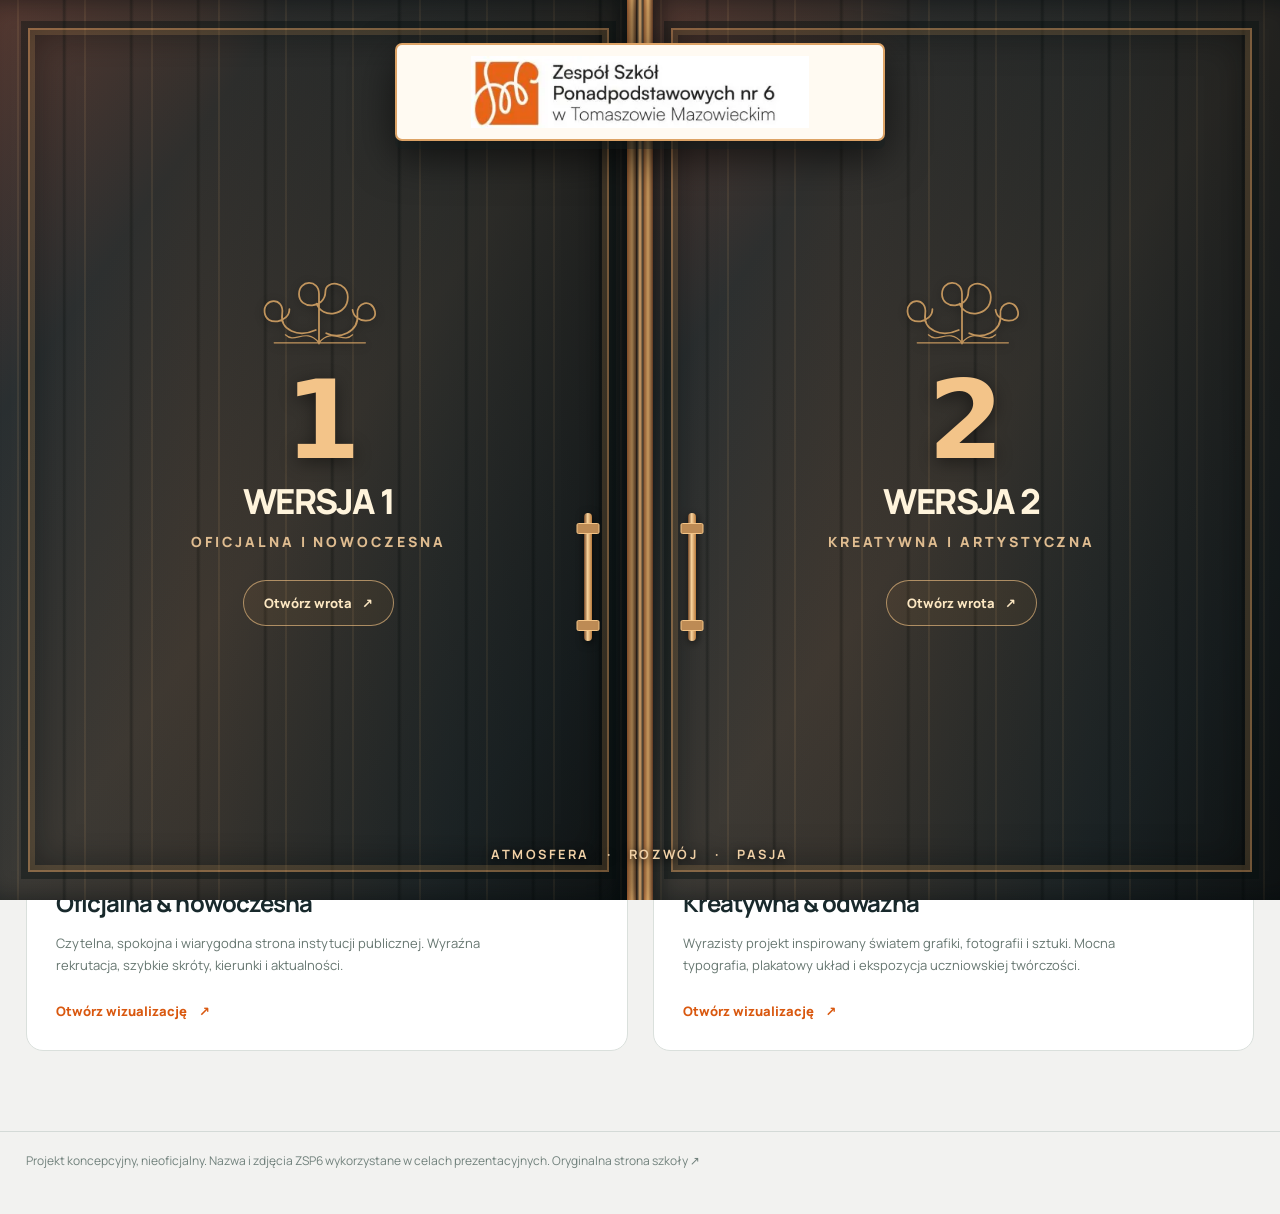
==== commit 18f49515: "Add immersive two-leaf 3D gate to choose ZSP6 redesign version" ====
--- a/index.html
+++ b/index.html
@@ -39,9 +39,95 @@
 .chooser .mini-brand .brand-logo{border-radius:2px}
 @media(max-width:960px){.site-logo .brand-logo,.official .site-logo .brand-logo,.creative .site-logo .brand-logo{width:218px}.official .header-inner,.creative .header-inner{gap:12px}}
 @media(max-width:480px){.site-logo .brand-logo,.official .site-logo .brand-logo,.creative .site-logo .brand-logo{width:min(68vw,220px)}.chooser .mini-brand .brand-logo{width:210px}}
-</style></head><body class="chooser">
+
+/* DWUSKRZYDŁOWE WEJŚCIE DO WIZUALIZACJI */
+body.gate-lock{overflow:hidden}
+.gate-entry{position:fixed;inset:0;z-index:10000;isolation:isolate;color:#fff7e7;font-family:'Manrope',system-ui,Arial,sans-serif;background:#171b1b;overflow:hidden}
+.gate-backdrop{position:absolute;inset:0;z-index:0;background:radial-gradient(circle at 50% 45%,#bb7445 0%,#5c3023 32%,#1e2020 75%);display:flex;align-items:center;justify-content:center;flex-direction:column;text-align:center;padding:36px}
+.gate-backdrop:after{content:"";position:absolute;inset:14%;border:1px solid #e6a75d4d;box-shadow:0 0 80px #c77d3e33,inset 0 0 80px #a5572b33;pointer-events:none}
+.gate-backdrop-kicker{font-weight:800;text-transform:uppercase;letter-spacing:.28em;font-size:clamp(10px,1.1vw,14px);color:#eed3ad}
+.gate-backdrop h2{font-size:clamp(32px,5vw,68px);font-weight:800;letter-spacing:-.065em;line-height:1.08;margin:16px 0}
+.gate-backdrop p{font-size:14px;color:#f8e1c1}
+.gate-entry[data-target="creative"] .gate-backdrop{background:radial-gradient(circle at center,#9c3c1f,#322422 45%,#14191d 85%)}
+.gate-scene{position:absolute;inset:0;perspective:1800px;perspective-origin:50% 52%;z-index:2}
+.gate-door{position:absolute;top:0;bottom:0;width:50%;display:flex;align-items:center;justify-content:center;overflow:hidden;background:
+ linear-gradient(90deg,#ffffff08 0%,#c2744114 30%,#0d11112c 70%,#00000054 100%),
+ repeating-linear-gradient(90deg,transparent 0,transparent 17px,#f3bd7530 18px,transparent 19px,transparent 62px,#02090963 64px,transparent 67px),
+ linear-gradient(125deg,#4f322a,#23292b 23%,#34332f 51%,#1e2628 82%,#151b1c);
+ color:#fff4dc;border:0;transition:transform 1.55s cubic-bezier(.15,.72,.18,1),filter 1.55s ease;backface-visibility:hidden;transform-style:preserve-3d;text-decoration:none;cursor:pointer}
+.gate-door:before{content:"";position:absolute;inset:clamp(15px,2.2vw,32px);border:2px solid #db9d5d7a;box-shadow:0 0 0 7px #060f1066,inset 0 0 0 5px #e0ab6430,inset 0 0 38px #05080880;pointer-events:none}
+.gate-door:after{content:"";position:absolute;top:0;bottom:0;width:10px;background:linear-gradient(90deg,#a25d31,#e7b36f,#673e26);pointer-events:none}
+.gate-left{left:0;transform-origin:left center;border-right:3px solid #080b0d;box-shadow:inset -18px 0 24px #02090b86,0 0 30px #020a0ba0}
+.gate-left:after{right:0}
+.gate-right{right:0;transform-origin:right center;border-left:3px solid #080b0d;box-shadow:inset 18px 0 24px #02090b86,0 0 30px #020a0ba0}
+.gate-right:after{left:0}
+.gate-door-inner{width:min(82%,480px);display:flex;flex-direction:column;align-items:center;justify-content:center;text-align:center;position:relative;z-index:2;gap:12px;transition:opacity .28s ease,transform .4s ease}
+.gate-door .filigree{width:clamp(65px,10vw,150px);height:auto;stroke:#dfaa68;fill:none;stroke-linecap:round;stroke-width:2.2;opacity:.83;filter:drop-shadow(0 2px 5px #0008);margin-bottom:clamp(5px,1vh,22px)}
+.gate-number{font-family:'Space Grotesk',system-ui,sans-serif;font-size:clamp(47px,8.5vw,124px);font-weight:700;letter-spacing:-.08em;line-height:.88;color:#f3c489;text-shadow:0 4px 18px #0007}
+.gate-version{font-size:clamp(17px,2.7vw,35px);font-weight:800;letter-spacing:-.045em;line-height:1.15}
+.gate-caption{font-size:clamp(10px,1.2vw,14px);text-transform:uppercase;letter-spacing:.21em;font-weight:800;color:#dfbc90}
+.gate-cta{display:inline-flex;align-items:center;justify-content:center;gap:10px;margin-top:17px;border:1px solid #e9bb80a8;padding:13px 20px;border-radius:100px;color:#fce7c2;background:#d3934c14;font-size:clamp(10px,1.2vw,13px);font-weight:800;transition:background .3s,transform .3s}
+.gate-door:hover .gate-cta,.gate-door:focus-visible .gate-cta{background:#df985b50;transform:translateY(-4px)}
+.gate-door:hover .gate-door-inner{transform:translateY(-5px)}
+.gate-handle{position:absolute;top:57%;width:8px;height:clamp(70px,10vw,128px);background:linear-gradient(90deg,#744625,#f8d39c 45%,#b77a3d);border-radius:8px;box-shadow:1px 2px 8px #000a;z-index:4}
+.gate-left .gate-handle{right:clamp(23px,3.5vw,56px)}
+.gate-right .gate-handle{left:clamp(23px,3.5vw,56px)}
+.gate-handle:before,.gate-handle:after{content:"";position:absolute;left:50%;width:21px;height:9px;transform:translateX(-50%);background:#bd8b55;border:1px solid #f4c486;border-radius:2px}
+.gate-handle:before{top:10px}.gate-handle:after{bottom:10px}
+.gate-header{position:absolute;top:clamp(20px,4.8vh,54px);left:50%;transform:translateX(-50%);z-index:6;padding:11px clamp(15px,3vw,27px);background:#fffaf2;border:2px solid #dda366;box-shadow:0 8px 0 #17202060,0 16px 40px #0009;border-radius:7px;width:min(490px,82vw);display:flex;justify-content:center;align-items:center;transition:opacity .4s}
+.gate-header .brand-logo{display:block;max-width:100%;width:auto;height:clamp(41px,6.8vw,72px);object-fit:contain}
+.gate-footer{position:absolute;bottom:clamp(18px,4.1vh,46px);left:50%;transform:translateX(-50%);z-index:6;text-align:center;font-size:clamp(10px,1vw,13px);font-weight:700;text-transform:uppercase;letter-spacing:.2em;color:#f0d0a6;white-space:nowrap;transition:opacity .4s;text-shadow:0 2px 10px #000}
+.gate-center{position:absolute;z-index:5;top:0;left:50%;height:100%;width:7px;transform:translateX(-50%);background:linear-gradient(90deg,#090f12,#d5a369,#1a1f21);pointer-events:none;box-shadow:0 0 20px #000b;transition:opacity .25s}
+.gate-entry.is-opening .gate-left{transform:rotateY(-91deg);filter:brightness(.72)}
+.gate-entry.is-opening .gate-right{transform:rotateY(91deg);filter:brightness(.72)}
+.gate-entry.is-opening .gate-door-inner{opacity:0;transform:scale(.9)}
+.gate-entry.is-opening .gate-header,.gate-entry.is-opening .gate-footer,.gate-entry.is-opening .gate-center{opacity:0}
+.gate-entry.is-opening .gate-door{pointer-events:none}
+@media(max-width:620px){
+ .gate-door:before{inset:12px;border-width:1px}
+ .gate-door-inner{width:88%;gap:10px}
+ .gate-door .filigree{width:70px}
+ .gate-number{font-size:clamp(47px,14vw,82px)}
+ .gate-version{font-size:clamp(18px,5vw,24px)}
+ .gate-caption{font-size:9px;letter-spacing:.13em}
+ .gate-cta{font-size:10px;padding:10px 11px;margin-top:6px;gap:4px}
+ .gate-header{width:min(340px,82vw);padding:9px 14px}
+ .gate-header .brand-logo{height:48px}
+ .gate-left .gate-handle{right:18px}.gate-right .gate-handle{left:18px}
+ .gate-handle{top:70%;width:6px;height:72px}
+ .gate-footer{white-space:normal;width:88%;line-height:1.6}
+}
+@media(max-width:380px){.gate-door .filigree{width:50px}.gate-door-inner{gap:8px}.gate-cta{max-width:90%;line-height:1.4}.gate-caption{font-size:8px}}
+@media(prefers-reduced-motion:reduce){.gate-door,.gate-door-inner,.gate-header,.gate-footer,.gate-center{transition-duration:.01ms!important}}
+</style></head><body class="chooser gate-lock"><div id="zsp6Gate" class="gate-entry" role="dialog" aria-modal="true" aria-label="Wybierz jedną z dwóch wersji wizualizacji strony ZSP6">
+<div class="gate-backdrop"><div class="gate-backdrop-kicker">ZSP6 · Wyspiański</div><h2 id="gateDestination">Wchodzisz do świata<br>nowej strony.</h2><p>Otwieramy wybraną wizualizację…</p></div>
+<div class="gate-scene"><a class="gate-door gate-left" href="oficjalna.html" data-gate-target="official" aria-label="Wersja 1: Oficjalna i nowoczesna. Otwórz wizualizację."><span class="gate-handle" aria-hidden="true"></span><span class="gate-door-inner"><svg class="filigree" viewBox="0 0 160 98" aria-hidden="true"><path d="M80 87 V25 C80 6 55 7 55 25 C55 45 88 44 88 22 C88 7 116 9 116 29 C116 53 83 56 77 37 M76 70 C54 80 31 70 34 50 C37 28 10 30 12 48 C14 66 43 61 43 44 M89 74 C105 82 130 73 128 51 C126 35 146 30 150 47 C153 63 124 62 122 45"/><path d="M24 86 H138 M80 86 C63 66 50 88 38 76 M80 86 C97 66 110 88 122 76" stroke-width="1.5"/></svg><span class="gate-number">1</span><span class="gate-version">WERSJA 1</span><span class="gate-caption">Oficjalna i nowoczesna</span><span class="gate-cta">Otwórz wrota <span aria-hidden="true">↗</span></span></span></a><a class="gate-door gate-right" href="kreatywna.html" data-gate-target="creative" aria-label="Wersja 2: Kreatywna i artystyczna. Otwórz wizualizację."><span class="gate-handle" aria-hidden="true"></span><span class="gate-door-inner"><svg class="filigree" viewBox="0 0 160 98" aria-hidden="true"><path d="M80 87 V25 C80 6 55 7 55 25 C55 45 88 44 88 22 C88 7 116 9 116 29 C116 53 83 56 77 37 M76 70 C54 80 31 70 34 50 C37 28 10 30 12 48 C14 66 43 61 43 44 M89 74 C105 82 130 73 128 51 C126 35 146 30 150 47 C153 63 124 62 122 45"/><path d="M24 86 H138 M80 86 C63 66 50 88 38 76 M80 86 C97 66 110 88 122 76" stroke-width="1.5"/></svg><span class="gate-number">2</span><span class="gate-version">WERSJA 2</span><span class="gate-caption">Kreatywna i artystyczna</span><span class="gate-cta">Otwórz wrota <span aria-hidden="true">↗</span></span></span></a></div>
+<div class="gate-center" aria-hidden="true"></div><div class="gate-header"><img src="[data-uri]" class="brand-logo" alt="Logo Zespołu Szkół Ponadpodstawowych nr 6 w Tomaszowie Mazowieckim" width="440" height="94"></div><div class="gate-footer">Atmosfera &nbsp; · &nbsp; Rozwój &nbsp; · &nbsp; Pasja</div>
+</div>
 <header><div class="container chooser-top"><span class="mini-brand"><img src="[data-uri]" class="brand-logo" alt="Logo Zespołu Szkół Ponadpodstawowych nr 6 w Tomaszowie Mazowieckim" width="440" height="94"></span><span class="status">PREZENTACJA PROJEKTOWA · 2026</span></div></header>
 <main><section class="container intro"><span class="eyebrow">Zespół Szkół Ponadpodstawowych nr 6</span><h1>Dwie odsłony.<br>Jedna tożsamość szkoły.</h1><p>Interaktywne, responsywne koncepcje strony ZSP6 w Tomaszowie Mazowieckim. Wybierz kierunek wizualny, aby zobaczyć pełną stronę główną. To projekty poglądowe, a nie oficjalna witryna szkoły.</p></section>
 <section class="container concept-grid" aria-label="Wybierz wariant redesignu"><a class="concept" href="oficjalna.html"><div class="concept-visual"><div class="mini-top"><span>ZSP6 / WYŚPIAŃSKI</span><span>O NAS · KIERUNKI · REKRUTACJA</span></div><div class="mini-hero">Twoje miejsce.<br>Twój kierunek.</div><span class="mini-pill"></span><img class="photo-peek" src="https://zsp6tom.pl/wp-content/uploads/2024/10/DSC7393-scaled.jpg" alt="Uczniowie ZSP6" loading="lazy"></div><div class="concept-info"><span class="badge" style="color:#c04e08;background:#fff0e3">Wariant 01</span><h2>Oficjalna & nowoczesna</h2><p>Czytelna, spokojna i wiarygodna strona instytucji publicznej. Wyraźna rekrutacja, szybkie skróty, kierunki i aktualności.</p><span class="card-link">Otwórz wizualizację <span aria-hidden="true">↗</span></span></div></a>
 <a class="concept" href="kreatywna.html"><div class="concept-visual"><div class="mini-top"><span>ZSP6 / WYŚPIAŃSKI — WYŚPIAŃSKI</span><span>TWÓRZ / ODKRYWAJ</span></div><div class="mini-hero">Nie ucz się<br>schematów.<br>Twórz je.</div><span class="mini-pill"></span><img class="photo-peek" src="https://zsp6tom.pl/wp-content/uploads/2025/05/received_1035138601499851-Kopiowanie-1024x768.jpeg" alt="Prezentacja prac uczniów" loading="lazy"></div><div class="concept-info"><span class="badge" style="color:#c04e08;background:#fff0e3">Wariant 02</span><h2>Kreatywna & odważna</h2><p>Wyrazisty projekt inspirowany światem grafiki, fotografii i sztuki. Mocna typografia, plakatowy układ i ekspozycja uczniowskiej twórczości.</p><span class="card-link">Otwórz wizualizację <span aria-hidden="true">↗</span></span></div></a></section></main>
-<footer><div class="container">Projekt koncepcyjny, nieoficjalny. Nazwa i zdjęcia ZSP6 wykorzystane w celach prezentacyjnych. <a href="https://zsp6tom.pl/" target="_blank" rel="noopener">Oryginalna strona szkoły ↗</a></div></footer></body></html>+<footer><div class="container">Projekt koncepcyjny, nieoficjalny. Nazwa i zdjęcia ZSP6 wykorzystane w celach prezentacyjnych. <a href="https://zsp6tom.pl/" target="_blank" rel="noopener">Oryginalna strona szkoły ↗</a></div></footer><script>
+(function(){
+ 'use strict';
+ const gate=document.getElementById('zsp6Gate');
+ if(!gate)return;
+ const doors=gate.querySelectorAll('[data-gate-target]');
+ let started=false;
+ doors.forEach(function(door){
+  door.addEventListener('click',function(e){
+   if(started){e.preventDefault();return}
+   e.preventDefault();started=true;
+   const target=door.dataset.gateTarget;
+   const destination=door.getAttribute('href');
+   gate.dataset.target=target;
+   document.getElementById('gateDestination').textContent=target==='official'?'Wersja 1 — oficjalna':'Wersja 2 — kreatywna';
+   gate.classList.add('is-opening');
+   const reduce=window.matchMedia&&window.matchMedia('(prefers-reduced-motion: reduce)').matches;
+   window.setTimeout(function(){window.location.assign(destination)},reduce?80:1650);
+  });
+ });
+ // Leave anchor destinations functional without JavaScript.
+})();
+</script></body></html>
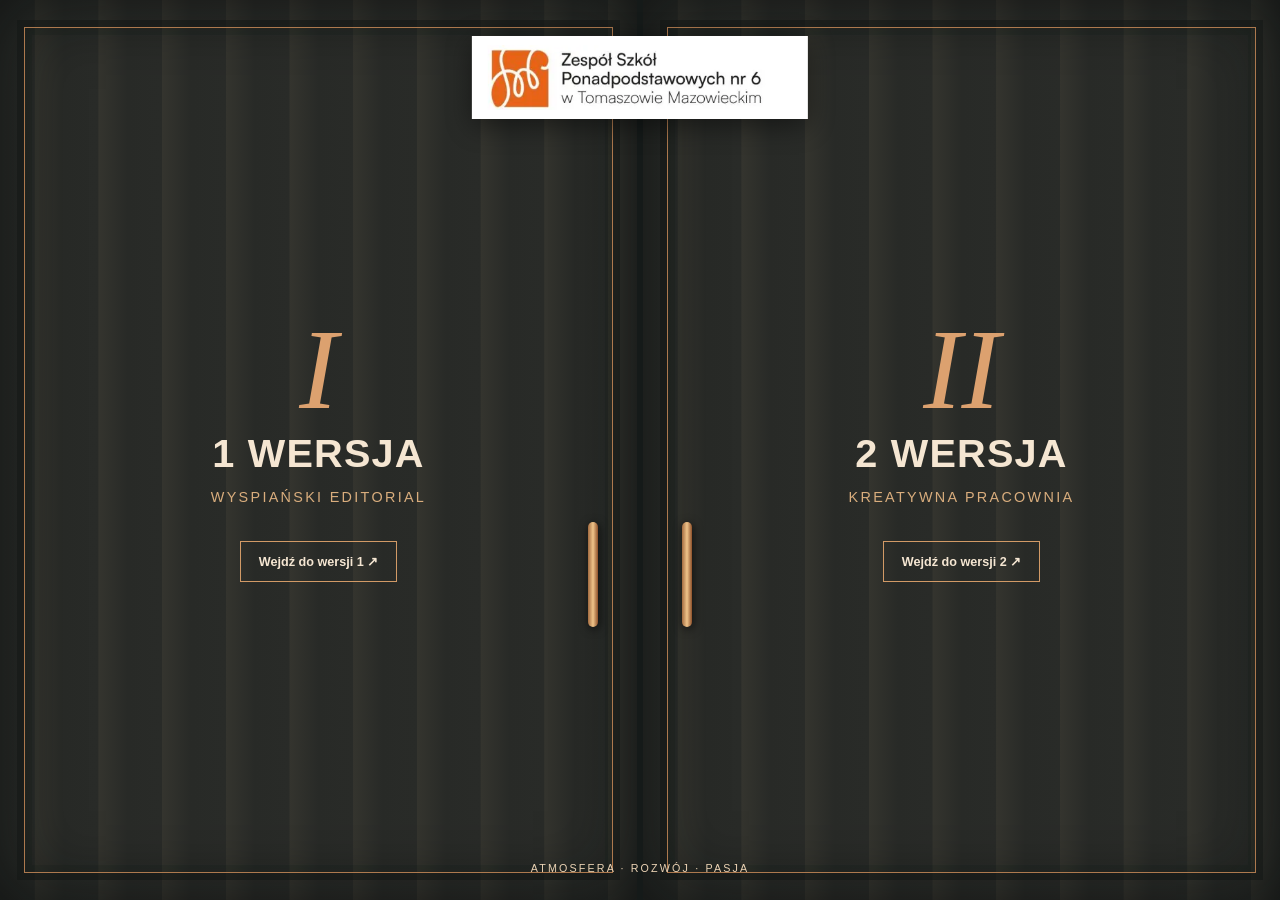
==== commit 2a1e176d: "Replace template design with bespoke ZSP6 Editorial and Creative Studio version" ====
--- a/index.html
+++ b/index.html
@@ -1,133 +1 @@
-<!doctype html><html lang="pl"><head><meta charset="utf-8"><meta name="viewport" content="width=device-width,initial-scale=1"><meta name="description" content="Dwie propozycje wizualnego redesignu strony ZSP nr 6 w Tomaszowie Mazowieckim."><title>ZSP6 — koncepcje redesignu</title><style>@import url('https://fonts.googleapis.com/css2?family=DM+Sans:wght@400;500;600;700;800&family=Manrope:wght@400;500;600;700;800&family=Space+Grotesk:wght@400;500;600;700&display=swap');
-:root{font-family:'Manrope',system-ui,Arial,sans-serif,system-ui,Arial,sans-serif;font-synthesis:none;text-rendering:optimizeLegibility;-webkit-font-smoothing:antialiased}
-*{box-sizing:border-box}html{scroll-behavior:smooth}body{margin:0}a{color:inherit;text-decoration:none}img{max-width:100%;display:block}button{font:inherit;cursor:pointer}svg{display:block}a:focus-visible,button:focus-visible,summary:focus-visible{outline:3px solid #f6a65f;outline-offset:4px}section{scroll-margin-top:110px}.container{width:min(100% - 52px,1240px);margin:auto}.section-title{font-size:clamp(31px,3.8vw,52px);letter-spacing:-.055em;line-height:1.13;margin:0 0 16px;font-weight:800}.section-desc{font-size:16px;line-height:1.8;max-width:720px}.eyebrow{display:inline-flex;align-items:center;gap:9px;letter-spacing:.12em;font-size:11px;font-weight:800;text-transform:uppercase}.eyebrow:before{content:"";width:22px;height:2px;background:currentColor}.btn{display:inline-flex;align-items:center;justify-content:center;gap:12px;padding:16px 22px;border-radius:10px;font-size:14px;font-weight:800;transition:transform .2s,background .2s,border-color .2s;white-space:nowrap}.btn:hover{transform:translateY(-2px)}.btn .arr{font-size:18px}.section-pad{padding:104px 0}.badge{display:inline-block;font-size:11px;font-weight:800;letter-spacing:.07em;text-transform:uppercase;padding:7px 11px;border-radius:6px}.muted{opacity:.7}.card-link{font-weight:800;font-size:13px;display:inline-flex;gap:12px;align-items:center}.announce{font-size:12px;line-height:1.5}.site-logo{display:flex;align-items:center;gap:12px;min-width:0}.site-logo .mark{display:grid;place-items:center;font-family:'Space Grotesk',system-ui,Arial,sans-serif,sans-serif;font-weight:700;font-size:25px;letter-spacing:-.13em;flex:none}.site-logo .logotype{line-height:1.22;font-size:11px;font-weight:800;letter-spacing:.01em}.site-logo .logotype span{display:block;font-weight:500;opacity:.8;font-size:10px;margin-top:4px}.desktop-nav{display:flex;align-items:center;gap:27px}.desktop-nav a{font-size:13px;font-weight:700;transition:opacity .2s}.desktop-nav a:hover{opacity:.55}.nav-toggle{display:none;padding:10px;border:1px solid currentColor;border-radius:8px;background:none;color:inherit}.mobile-nav{display:none}.footer-grid{display:grid;grid-template-columns:1.8fr 1fr 1fr 1.2fr;gap:50px}.footer-grid h4{font-size:12px;letter-spacing:.08em;text-transform:uppercase}.footer-grid p,.footer-grid a{font-size:13px;line-height:2;opacity:.8}.footer-grid a{display:block}.copyright{display:flex;justify-content:space-between;gap:16px;border-top:1px solid #ffffff30;margin-top:65px;padding-top:22px;font-size:12px;opacity:.65}.notice-demo{font-size:11px;line-height:1.5;text-align:center;padding:9px 20px;background:#f8d89d;color:#50370d;font-weight:700}.img-fallback{background:#cecece}.fade-up{opacity:1;transform:none;transition:opacity .75s ease,transform .75s ease}.fade-up.visible{opacity:1;transform:none}
-/* OFFICIAL / INSTYTUCJONALNA */
-body.official{background:#fafaf8;color:#1a3137}.official .topbar{background:#173e45;color:#f5f7f4;font-size:11px}.official .topbar .container{height:38px;display:flex;align-items:center;justify-content:space-between;gap:20px}.official .topbar a:hover{text-decoration:underline}.official .site-header{background:#fff;position:sticky;top:0;z-index:30;box-shadow:0 1px 0 #dae2db}.official .header-inner{height:88px;display:flex;align-items:center;justify-content:space-between;gap:20px}.official .site-logo .mark{background:#e56513;color:#fff;width:52px;height:52px;border-radius:12px}.official .site-logo .logotype{font-size:13px}.official .site-logo .logotype span{color:#758281}.official .nav-cta{background:#e56513;color:white}.official .hero{padding:68px 0 30px;background:linear-gradient(145deg,#f5f7f3,#e9efeb)}.official .hero-main{display:grid;grid-template-columns:.95fr 1.05fr;gap:48px;align-items:center}.official .hero h1{font-size:clamp(42px,5.4vw,77px);letter-spacing:-.07em;line-height:1.08;margin:24px 0}.official .hero h1 em{font-style:normal;color:#e56513}.official .hero p{max-width:560px;line-height:1.85;color:#576c69;font-size:16px}.official .hero-buttons{display:flex;gap:12px;flex-wrap:wrap;margin:30px 0 15px}.official .btn-primary{background:#e56513;color:#fff}.official .btn-outline{border:1px solid #a4b4ae;background:#fff;color:#284940}.official .hero-photo{position:relative;min-height:525px;border-radius:24px;overflow:visible}.official .hero-photo>img{width:100%;height:525px;object-fit:cover;border-radius:24px;object-position:50% 38%}.official .photo-badge{position:absolute;bottom:28px;left:-34px;background:#fff;padding:22px 25px;box-shadow:0 10px 40px #10271d1c;border-radius:16px;min-width:205px}.official .photo-badge b{font-size:32px;color:#e56513}.official .photo-badge span{display:block;font-size:11px;line-height:1.4;color:#677a76}.official .info-ribbon{display:grid;grid-template-columns:repeat(4,1fr);gap:1px;background:#cddbd5;border-radius:17px;overflow:hidden;box-shadow:0 10px 28px #16433b10;transform:translateY(54px)}.official .info-ribbon a{background:white;padding:24px;display:flex;align-items:center;gap:12px;font-weight:800;font-size:13px}.official .info-ribbon a:hover{background:#f0f7f3}.official .info-ribbon .symbol{color:#e56513;font-size:22px}.official .courses{padding-top:152px}.official .head-split{display:flex;justify-content:space-between;align-items:flex-end;gap:32px;margin-bottom:32px}.official .section-desc{color:#60716f}.official .course-grid{display:grid;grid-template-columns:repeat(4,1fr);gap:18px}.official .course-card{overflow:hidden;border-radius:17px;border:1px solid #e1e8e2;background:#fff;box-shadow:0 6px 25px #213c2d08;transition:transform .25s,box-shadow .25s}.official .course-card:hover{transform:translateY(-5px);box-shadow:0 15px 35px #24362f17}.official .course-art{height:155px;display:flex;align-items:center;justify-content:center;position:relative;overflow:hidden}.official .course-art svg{width:85px;height:85px;stroke-width:1.2;position:relative;z-index:1}.official .course-art:before{content:"";position:absolute;border-radius:50%;width:190px;height:190px;right:-60px;bottom:-105px;background:#ffffff31}.official .course-card:nth-child(1) .course-art{background:#f4e0d3;color:#b95716}.official .course-card:nth-child(2) .course-art{background:#deeeed;color:#377672}.official .course-card:nth-child(3) .course-art{background:#e1e8f4;color:#536e9c}.official .course-card:nth-child(4) .course-art{background:#f3e7e2;color:#9d6847}.official .course-body{padding:25px 20px}.official .course-body .type{font-size:10px;letter-spacing:.12em;color:#86918e;text-transform:uppercase;font-weight:800}.official .course-body h3{font-size:19px;line-height:1.35;min-height:76px;letter-spacing:-.03em}.official .course-body p{font-size:13px;line-height:1.7;color:#647572;min-height:65px}.official .course-body .card-link{color:#e56513}.official .recruitment{background:#133d42;color:#fff;position:relative;overflow:hidden}.official .recruitment:before{content:"";position:absolute;right:-150px;top:-200px;width:500px;height:500px;border:90px solid #ffffff06;border-radius:50%}.official .recruitment .recruit-grid{position:relative;display:grid;grid-template-columns:1.2fr .8fr;align-items:center;gap:55px}.official .recruitment .section-desc{color:#bdd3d0}.official .recruitment .recruit-aside{display:grid;grid-template-columns:1fr 1fr;gap:14px}.official .recruitment .recruit-aside div{padding:25px;background:#ffffff0b;border:1px solid #ffffff25;border-radius:13px}.official .recruitment .recruit-aside b{display:block;font-size:28px}.official .recruitment .recruit-aside span{font-size:12px;color:#cce0d8;line-height:1.65}.official .news{background:#f5f7f5}.official .news-grid{display:grid;grid-template-columns:1.2fr 1fr 1fr;gap:20px}.official .news-card{background:white;border:1px solid #e1e8e2;border-radius:18px;overflow:hidden;display:flex;flex-direction:column;min-height:310px}.official .news-card .news-media{height:165px;background:#e6edea;overflow:hidden}.official .news-card.featured .news-media{height:205px}.official .news-media img{width:100%;height:100%;object-fit:cover}.official .news-card .news-body{padding:24px;display:flex;flex:1;flex-direction:column}.official .news-card small{color:#d9580f;font-size:10px;letter-spacing:.08em;font-weight:800;text-transform:uppercase}.official .news-card h3{font-size:18px;line-height:1.35;letter-spacing:-.03em}.official .news-card p{font-size:12px;line-height:1.8;color:#677672}.official .news-card .card-link{margin-top:auto;color:#e56513}.official .cta-panel{padding:65px 75px;border-radius:24px;background:#eee4dd;display:grid;grid-template-columns:1.25fr .75fr;align-items:center;gap:30px}.official .cta-panel h2{font-size:clamp(30px,4vw,48px);letter-spacing:-.05em;line-height:1.17}.official footer{background:#173e45;color:#fff;padding:70px 0 30px}
-/* CREATIVE / ART SCHOOL */
-body.creative{background:#f3efe7;color:#171e24;font-family:'DM Sans',system-ui,Arial,sans-serif,sans-serif}.creative .site-header{position:sticky;top:0;z-index:30;background:#171c22;color:#fff;border-bottom:1px solid #ffffff19}.creative .header-inner{height:84px;display:flex;align-items:center;justify-content:space-between;gap:20px}.creative .site-logo .mark{color:#ff892e;border:2px solid #ff892e;width:48px;height:48px;border-radius:50%}.creative .site-logo .logotype{font-size:13px}.creative .site-logo .logotype span{color:#aab3b7}.creative .nav-cta{background:#ff892e;color:#151b20}.creative .desktop-nav a{font-size:13px}.creative .hero{background:#171c22;color:#fff;position:relative;overflow:hidden;padding:92px 0 100px}.creative .hero:after{content:"6";position:absolute;right:-2vw;top:3vw;font:800 550px/1 'Space Grotesk',system-ui,Arial,sans-serif;color:#ffffff05;pointer-events:none}.creative .hero-grid{display:grid;grid-template-columns:1fr .94fr;gap:70px;align-items:center;position:relative;z-index:1}.creative .hero h1{font-size:clamp(51px,6.4vw,96px);font-weight:800;letter-spacing:-.085em;line-height:.98;margin:25px 0}.creative .hero h1 span{color:#ff892e}.creative .hero h1 i{font-style:normal;color:#f0ce93}.creative .hero .hero-sub{font-size:17px;line-height:1.78;color:#aab7b6;max-width:470px}.creative .hero .hero-buttons{display:flex;flex-wrap:wrap;gap:13px;margin-top:35px}.creative .btn-primary{background:#ff892e;color:#171e24}.creative .btn-outline{border:1px solid #738080;color:#f7f5f0}.creative .hero-image-wrap{position:relative;transform:rotate(2deg);padding:16px;background:#f1e5d7;box-shadow:22px 22px 0 #ff892e}.creative .hero-image-wrap img{width:100%;height:510px;object-fit:cover;object-position:center 40%;filter:contrast(1.08) saturate(.86)}.creative .image-sticker{position:absolute;top:-30px;right:-34px;display:grid;place-items:center;border-radius:50%;background:#e7d190;color:#171e24;width:120px;height:120px;text-align:center;font:800 15px/1.1 'Space Grotesk',system-ui,Arial,sans-serif;transform:rotate(13deg);box-shadow:0 6px 16px #0004}.creative .ticker{background:#ff892e;padding:18px 0;overflow:hidden;color:#151b20}.creative .ticker-track{display:flex;gap:38px;white-space:nowrap;width:max-content;animation:ticker 40s linear infinite;font:700 13px 'Space Grotesk',system-ui,Arial,sans-serif;letter-spacing:.08em;text-transform:uppercase}.creative .ticker-track b{font-size:18px}@keyframes ticker{to{transform:translateX(-50%)}}.creative .courses{background:#f3efe7}.creative .courses .head-split{display:flex;justify-content:space-between;align-items:flex-end;gap:30px;margin-bottom:44px}.creative .courses .section-title{font-family:'Space Grotesk',system-ui,Arial,sans-serif;font-size:clamp(42px,5.3vw,70px)}.creative .course-grid{display:grid;grid-template-columns:repeat(2,1fr);gap:20px}.creative .course-card{min-height:320px;border-radius:3px;padding:30px;position:relative;overflow:hidden;display:flex;flex-direction:column;justify-content:space-between;transition:transform .25s}.creative .course-card:hover{transform:translateY(-6px) rotate(-.3deg)}.creative .course-card:nth-child(1){background:#ff892e;color:#212121}.creative .course-card:nth-child(2){background:#313b4b;color:#fff}.creative .course-card:nth-child(3){background:#ddd1b7;color:#212121}.creative .course-card:nth-child(4){background:#c3d5ca;color:#212121}.creative .course-card .tag{font-size:11px;letter-spacing:.12em;text-transform:uppercase;font-weight:800}.creative .course-card h3{max-width:75%;font:700 clamp(29px,3vw,43px)/1.05 'Space Grotesk',system-ui,Arial,sans-serif;letter-spacing:-.055em;margin:22px 0 8px}.creative .course-card p{font-size:13px;line-height:1.6;max-width:70%;margin:0}.creative .course-card .giant-index{position:absolute;right:23px;bottom:-35px;font:700 210px/.9 'Space Grotesk',system-ui,Arial,sans-serif;opacity:.12;letter-spacing:-.1em}.creative .course-card .card-link{margin-top:22px;position:relative;z-index:1}.creative .marquee-word{font-family:'Space Grotesk',system-ui,Arial,sans-serif;font-size:clamp(70px,14vw,200px);font-weight:700;letter-spacing:-.11em;color:#e4d8c9;line-height:.8;white-space:nowrap;overflow:hidden;margin-top:75px}.creative .gallery{background:#1d2329;color:#fff}.creative .gallery .section-title{font-family:'Space Grotesk',system-ui,Arial,sans-serif;font-size:clamp(43px,5.4vw,76px)}.creative .gallery-desc{color:#b7c2c1}.creative .gallery-grid{display:grid;grid-template-columns:1.15fr .75fr .85fr;gap:15px;align-items:end;margin-top:38px}.creative .gallery-tile{position:relative;overflow:hidden;min-height:340px;background:#46545b}.creative .gallery-tile:nth-child(2){min-height:270px}.creative .gallery-tile:nth-child(3){min-height:385px}.creative .gallery-tile img{height:100%;width:100%;object-fit:cover;position:absolute;inset:0;filter:grayscale(.15)}.creative .gallery-tile::after{content:"";position:absolute;inset:0;background:linear-gradient(transparent 40%,#000b)}.creative .gallery-tile .tile-label{position:absolute;bottom:23px;left:24px;right:18px;z-index:1;font-size:19px;font-weight:800;letter-spacing:-.035em}.creative .gallery-tile .tile-label small{display:block;text-transform:uppercase;letter-spacing:.1em;font-size:10px;font-weight:700;color:#ffa45d;margin-bottom:8px}.creative .events{background:#f3efe7}.creative .event-rows{margin-top:25px;border-top:2px solid #171e24}.creative .event-row{display:grid;grid-template-columns:100px 1fr 1fr 42px;gap:25px;align-items:center;padding:25px 0;border-bottom:1px solid #c7c1b6}.creative .event-row .num{font:700 34px 'Space Grotesk',system-ui,Arial,sans-serif;color:#ff892e}.creative .event-row h3{font-size:19px;letter-spacing:-.03em}.creative .event-row p{color:#68716c;font-size:12px}.creative .event-row .arrow{font-size:27px}.creative .recruitment{background:#ff892e;color:#181d21}.creative .recruit-grid{display:grid;grid-template-columns:1.1fr .9fr;gap:55px;align-items:center}.creative .recruitment .section-title{font:700 clamp(45px,5.6vw,78px)/1.03 'Space Grotesk',system-ui,Arial,sans-serif;letter-spacing:-.08em}.creative .recruitment .section-desc{color:#342a27}.creative .recruitment .btn-primary{background:#151b20;color:white}.creative .recruit-aside{border:2px solid #1a2023;padding:38px;transform:rotate(2deg);background:#ffffff1f}.creative .recruit-aside b{font:700 112px/.9 'Space Grotesk',system-ui,Arial,sans-serif;letter-spacing:-.1em}.creative .recruit-aside p{font-size:16px;line-height:1.55;font-weight:700;max-width:240px}.creative footer{background:#151b20;color:white;padding:72px 0 30px}
-/* CHOOSER */
-body.chooser{background:#f2f2f0;color:#18292c;font-family:'Manrope',system-ui,Arial,sans-serif}.chooser header{padding:30px 0;border-bottom:1px solid #d4dad7}.chooser .chooser-top{display:flex;justify-content:space-between;align-items:center;gap:20px}.chooser .chooser-top .mini-brand{font-size:13px;font-weight:900;letter-spacing:.08em}.chooser .chooser-top .status{color:#667b74;font-size:12px}.chooser .intro{padding:70px 0 45px}.chooser h1{font-size:clamp(42px,6vw,77px);line-height:1.08;letter-spacing:-.075em;max-width:900px;margin:16px 0}.chooser .intro p{font-size:16px;color:#627570;line-height:1.8;max-width:750px}.chooser .concept-grid{display:grid;grid-template-columns:1fr 1fr;gap:25px;padding-bottom:80px}.chooser .concept{display:block;background:#fff;border:1px solid #dae0dc;transition:transform .2s,box-shadow .2s;overflow:hidden;border-radius:17px}.chooser .concept:hover{transform:translateY(-5px);box-shadow:0 15px 40px #0f292022}.chooser .concept-visual{height:290px;position:relative;overflow:hidden;padding:26px}.chooser .concept:first-child .concept-visual{background:#f3f6f2}.chooser .concept:last-child .concept-visual{background:#1d2128;color:#fff}.chooser .mini-top{height:32px;display:flex;justify-content:space-between;align-items:center;font-size:11px;font-weight:800}.chooser .mini-line{height:5px;border-radius:5px;width:120px;background:currentColor;opacity:.35}.chooser .mini-hero{font-size:clamp(31px,3.3vw,49px);line-height:1.07;letter-spacing:-.075em;font-weight:900;max-width:300px;margin:38px 0 15px}.chooser .mini-pill{display:block;width:125px;height:25px;border-radius:5px;background:#e56513}.chooser .concept:last-child .mini-pill{background:#ff892e}.chooser .concept-visual .photo-peek{position:absolute;right:-36px;bottom:-55px;width:215px;height:210px;object-fit:cover;transform:rotate(-10deg);border:8px solid white}.chooser .concept:last-child .photo-peek{transform:rotate(10deg);border-color:#ff892e}.chooser .concept-info{padding:29px}.chooser .concept-info h2{margin:9px 0;font-size:24px;letter-spacing:-.04em}.chooser .concept-info p{font-size:13px;line-height:1.75;color:#667670;max-width:470px}.chooser .concept-info .card-link{margin-top:12px;color:#d9580f}.chooser footer{padding:20px 0 45px;color:#71817c;font-size:12px;border-top:1px solid #d4dad7}
-@media(max-width:1070px){.desktop-nav{gap:16px}.official .course-grid{grid-template-columns:repeat(2,1fr)}.official .news-grid{grid-template-columns:repeat(2,1fr)}.official .news-card:last-child{grid-column:span 2}.official .hero-main{gap:25px}.creative .hero-grid{gap:35px}.creative .hero h1{font-size:clamp(48px,6vw,75px)}}
-@media(max-width:770px){.container{width:min(100% - 34px,1240px)}.section-pad{padding:72px 0}.desktop-nav,.header-inner>.nav-cta{display:none}.nav-toggle{display:inline-flex}.mobile-nav.open{display:flex;flex-direction:column;padding:8px 17px 20px;border-top:1px solid #cccccc55}.mobile-nav a{padding:13px;font-weight:700;font-size:14px}.official .topbar .container{justify-content:center}.official .topbar a:nth-child(2){display:none}.official .header-inner,.creative .header-inner{height:73px}.official .hero{padding:48px 0 0}.official .hero-main,.creative .hero-grid,.official .recruitment .recruit-grid,.creative .recruit-grid,.official .cta-panel{grid-template-columns:1fr}.official .hero h1{font-size:clamp(44px,8vw,66px)}.official .hero-photo{min-height:0}.official .hero-photo>img{height:360px}.official .photo-badge{left:14px;bottom:14px}.official .info-ribbon{grid-template-columns:repeat(2,1fr);transform:translateY(25px)}.official .courses{padding-top:110px}.official .news-grid{grid-template-columns:1fr}.official .news-card:last-child{grid-column:auto}.official .head-split,.creative .courses .head-split{display:block}.official .recruitment .recruit-aside{max-width:550px}.official .cta-panel{padding:35px}.creative .hero{padding:62px 0 84px}.creative .hero-image-wrap{max-width:570px;margin:20px 10px}.creative .hero-image-wrap img{height:360px}.creative .image-sticker{width:95px;height:95px;right:-14px;top:-20px;font-size:12px}.creative .gallery-grid{grid-template-columns:1fr 1fr}.creative .gallery-tile:nth-child(3){grid-column:span 2;min-height:270px}.creative .event-row{grid-template-columns:60px 1fr 24px;gap:12px}.creative .event-row p{grid-column:2;grid-row:2;margin:0}.creative .event-row .arrow{grid-column:3;grid-row:1}.footer-grid{grid-template-columns:repeat(2,1fr);gap:22px}.chooser .concept-grid{grid-template-columns:1fr}}
-@media(max-width:480px){.official .site-logo .logotype{font-size:11px}.official .hero-buttons,.creative .hero-buttons{flex-direction:column;align-items:stretch}.official .info-ribbon a{padding:17px;font-size:11px}.official .course-grid,.creative .course-grid{grid-template-columns:1fr}.official .course-body h3{min-height:0}.official .course-body p{min-height:0}.official .recruitment .recruit-aside{grid-template-columns:1fr 1fr}.creative .hero h1{font-size:clamp(42px,11vw,60px)}.creative .hero-image-wrap img{height:290px}.creative .course-card{min-height:290px}.creative .gallery-grid{grid-template-columns:1fr}.creative .gallery-tile,.creative .gallery-tile:nth-child(2),.creative .gallery-tile:nth-child(3){grid-column:auto;min-height:260px}.footer-grid{grid-template-columns:1fr}.copyright{flex-direction:column}.creative .recruit-aside b{font-size:75px}.chooser .intro{padding-top:45px}.chooser .concept-visual{height:255px}}
-@media(prefers-reduced-motion:reduce){html{scroll-behavior:auto}.ticker-track{animation:none}.fade-up{opacity:1;transform:none;transition:none}.btn,.course-card,.concept{transition:none}}
-
-/* BRAND: original uploaded orange ZSP6 logotype, not a re-created monogram. */
-.site-logo .brand-logo{display:block;width:290px;max-width:100%;height:auto;object-fit:contain;mix-blend-mode:normal}
-.official .site-logo .brand-logo{width:276px}
-.creative .site-logo{background:#fff;border-radius:8px;padding:3px 7px}
-.creative .site-logo .brand-logo{width:265px}
-.creative footer .site-logo{display:inline-flex}
-.chooser .mini-brand{display:flex;align-items:center}
-.chooser .mini-brand .brand-logo{width:265px;max-width:100%;height:auto}
-/* School's orange brand stripe & subtle motif inspired by the supplied banner. */
-.official .topbar{background:#e56513}
-.official .topbar .container{color:#fff}
-.official .hero{position:relative;isolation:isolate;background:linear-gradient(135deg,#fffaf4 0%,#f4f0e8 55%,#f1ede5 100%)}
-.official .hero:before{content:"";position:absolute;right:0;top:0;width:35%;height:70%;opacity:.12;pointer-events:none;z-index:-1;background:repeating-radial-gradient(circle at 60% 40%,transparent 0 26px,#e56513 27px 29px,transparent 30px 56px)}
-.official .info-ribbon .symbol{color:#e56513}
-.official .hero h1 em{color:#e56513}
-.official .course-body .card-link,.official .news-card .card-link{color:#d95a0f}
-.official .nav-cta,.official .btn-primary{background:#e56513;color:#fff}
-.creative .nav-cta,.creative .btn-primary,.creative .ticker{background:#ff892e;color:#191f22}
-.creative .course-card:nth-child(1){background:#ff892e}
-.creative .recruitment{background:#ff892e}
-.creative .image-sticker{background:#fbe6c8}
-.chooser .concept-info .card-link{color:#d9580f}
-.chooser .concept:first-child .mini-pill{background:#e56513}
-.chooser .concept:last-child .mini-pill{background:#ff892e}
-.chooser .mini-brand .brand-logo{border-radius:2px}
-@media(max-width:960px){.site-logo .brand-logo,.official .site-logo .brand-logo,.creative .site-logo .brand-logo{width:218px}.official .header-inner,.creative .header-inner{gap:12px}}
-@media(max-width:480px){.site-logo .brand-logo,.official .site-logo .brand-logo,.creative .site-logo .brand-logo{width:min(68vw,220px)}.chooser .mini-brand .brand-logo{width:210px}}
-
-/* DWUSKRZYDŁOWE WEJŚCIE DO WIZUALIZACJI */
-body.gate-lock{overflow:hidden}
-.gate-entry{position:fixed;inset:0;z-index:10000;isolation:isolate;color:#fff7e7;font-family:'Manrope',system-ui,Arial,sans-serif;background:#171b1b;overflow:hidden}
-.gate-backdrop{position:absolute;inset:0;z-index:0;background:radial-gradient(circle at 50% 45%,#bb7445 0%,#5c3023 32%,#1e2020 75%);display:flex;align-items:center;justify-content:center;flex-direction:column;text-align:center;padding:36px}
-.gate-backdrop:after{content:"";position:absolute;inset:14%;border:1px solid #e6a75d4d;box-shadow:0 0 80px #c77d3e33,inset 0 0 80px #a5572b33;pointer-events:none}
-.gate-backdrop-kicker{font-weight:800;text-transform:uppercase;letter-spacing:.28em;font-size:clamp(10px,1.1vw,14px);color:#eed3ad}
-.gate-backdrop h2{font-size:clamp(32px,5vw,68px);font-weight:800;letter-spacing:-.065em;line-height:1.08;margin:16px 0}
-.gate-backdrop p{font-size:14px;color:#f8e1c1}
-.gate-entry[data-target="creative"] .gate-backdrop{background:radial-gradient(circle at center,#9c3c1f,#322422 45%,#14191d 85%)}
-.gate-scene{position:absolute;inset:0;perspective:1800px;perspective-origin:50% 52%;z-index:2}
-.gate-door{position:absolute;top:0;bottom:0;width:50%;display:flex;align-items:center;justify-content:center;overflow:hidden;background:
- linear-gradient(90deg,#ffffff08 0%,#c2744114 30%,#0d11112c 70%,#00000054 100%),
- repeating-linear-gradient(90deg,transparent 0,transparent 17px,#f3bd7530 18px,transparent 19px,transparent 62px,#02090963 64px,transparent 67px),
- linear-gradient(125deg,#4f322a,#23292b 23%,#34332f 51%,#1e2628 82%,#151b1c);
- color:#fff4dc;border:0;transition:transform 1.55s cubic-bezier(.15,.72,.18,1),filter 1.55s ease;backface-visibility:hidden;transform-style:preserve-3d;text-decoration:none;cursor:pointer}
-.gate-door:before{content:"";position:absolute;inset:clamp(15px,2.2vw,32px);border:2px solid #db9d5d7a;box-shadow:0 0 0 7px #060f1066,inset 0 0 0 5px #e0ab6430,inset 0 0 38px #05080880;pointer-events:none}
-.gate-door:after{content:"";position:absolute;top:0;bottom:0;width:10px;background:linear-gradient(90deg,#a25d31,#e7b36f,#673e26);pointer-events:none}
-.gate-left{left:0;transform-origin:left center;border-right:3px solid #080b0d;box-shadow:inset -18px 0 24px #02090b86,0 0 30px #020a0ba0}
-.gate-left:after{right:0}
-.gate-right{right:0;transform-origin:right center;border-left:3px solid #080b0d;box-shadow:inset 18px 0 24px #02090b86,0 0 30px #020a0ba0}
-.gate-right:after{left:0}
-.gate-door-inner{width:min(82%,480px);display:flex;flex-direction:column;align-items:center;justify-content:center;text-align:center;position:relative;z-index:2;gap:12px;transition:opacity .28s ease,transform .4s ease}
-.gate-door .filigree{width:clamp(65px,10vw,150px);height:auto;stroke:#dfaa68;fill:none;stroke-linecap:round;stroke-width:2.2;opacity:.83;filter:drop-shadow(0 2px 5px #0008);margin-bottom:clamp(5px,1vh,22px)}
-.gate-number{font-family:'Space Grotesk',system-ui,sans-serif;font-size:clamp(47px,8.5vw,124px);font-weight:700;letter-spacing:-.08em;line-height:.88;color:#f3c489;text-shadow:0 4px 18px #0007}
-.gate-version{font-size:clamp(17px,2.7vw,35px);font-weight:800;letter-spacing:-.045em;line-height:1.15}
-.gate-caption{font-size:clamp(10px,1.2vw,14px);text-transform:uppercase;letter-spacing:.21em;font-weight:800;color:#dfbc90}
-.gate-cta{display:inline-flex;align-items:center;justify-content:center;gap:10px;margin-top:17px;border:1px solid #e9bb80a8;padding:13px 20px;border-radius:100px;color:#fce7c2;background:#d3934c14;font-size:clamp(10px,1.2vw,13px);font-weight:800;transition:background .3s,transform .3s}
-.gate-door:hover .gate-cta,.gate-door:focus-visible .gate-cta{background:#df985b50;transform:translateY(-4px)}
-.gate-door:hover .gate-door-inner{transform:translateY(-5px)}
-.gate-handle{position:absolute;top:57%;width:8px;height:clamp(70px,10vw,128px);background:linear-gradient(90deg,#744625,#f8d39c 45%,#b77a3d);border-radius:8px;box-shadow:1px 2px 8px #000a;z-index:4}
-.gate-left .gate-handle{right:clamp(23px,3.5vw,56px)}
-.gate-right .gate-handle{left:clamp(23px,3.5vw,56px)}
-.gate-handle:before,.gate-handle:after{content:"";position:absolute;left:50%;width:21px;height:9px;transform:translateX(-50%);background:#bd8b55;border:1px solid #f4c486;border-radius:2px}
-.gate-handle:before{top:10px}.gate-handle:after{bottom:10px}
-.gate-header{position:absolute;top:clamp(20px,4.8vh,54px);left:50%;transform:translateX(-50%);z-index:6;padding:11px clamp(15px,3vw,27px);background:#fffaf2;border:2px solid #dda366;box-shadow:0 8px 0 #17202060,0 16px 40px #0009;border-radius:7px;width:min(490px,82vw);display:flex;justify-content:center;align-items:center;transition:opacity .4s}
-.gate-header .brand-logo{display:block;max-width:100%;width:auto;height:clamp(41px,6.8vw,72px);object-fit:contain}
-.gate-footer{position:absolute;bottom:clamp(18px,4.1vh,46px);left:50%;transform:translateX(-50%);z-index:6;text-align:center;font-size:clamp(10px,1vw,13px);font-weight:700;text-transform:uppercase;letter-spacing:.2em;color:#f0d0a6;white-space:nowrap;transition:opacity .4s;text-shadow:0 2px 10px #000}
-.gate-center{position:absolute;z-index:5;top:0;left:50%;height:100%;width:7px;transform:translateX(-50%);background:linear-gradient(90deg,#090f12,#d5a369,#1a1f21);pointer-events:none;box-shadow:0 0 20px #000b;transition:opacity .25s}
-.gate-entry.is-opening .gate-left{transform:rotateY(-91deg);filter:brightness(.72)}
-.gate-entry.is-opening .gate-right{transform:rotateY(91deg);filter:brightness(.72)}
-.gate-entry.is-opening .gate-door-inner{opacity:0;transform:scale(.9)}
-.gate-entry.is-opening .gate-header,.gate-entry.is-opening .gate-footer,.gate-entry.is-opening .gate-center{opacity:0}
-.gate-entry.is-opening .gate-door{pointer-events:none}
-@media(max-width:620px){
- .gate-door:before{inset:12px;border-width:1px}
- .gate-door-inner{width:88%;gap:10px}
- .gate-door .filigree{width:70px}
- .gate-number{font-size:clamp(47px,14vw,82px)}
- .gate-version{font-size:clamp(18px,5vw,24px)}
- .gate-caption{font-size:9px;letter-spacing:.13em}
- .gate-cta{font-size:10px;padding:10px 11px;margin-top:6px;gap:4px}
- .gate-header{width:min(340px,82vw);padding:9px 14px}
- .gate-header .brand-logo{height:48px}
- .gate-left .gate-handle{right:18px}.gate-right .gate-handle{left:18px}
- .gate-handle{top:70%;width:6px;height:72px}
- .gate-footer{white-space:normal;width:88%;line-height:1.6}
-}
-@media(max-width:380px){.gate-door .filigree{width:50px}.gate-door-inner{gap:8px}.gate-cta{max-width:90%;line-height:1.4}.gate-caption{font-size:8px}}
-@media(prefers-reduced-motion:reduce){.gate-door,.gate-door-inner,.gate-header,.gate-footer,.gate-center{transition-duration:.01ms!important}}
-</style></head><body class="chooser gate-lock"><div id="zsp6Gate" class="gate-entry" role="dialog" aria-modal="true" aria-label="Wybierz jedną z dwóch wersji wizualizacji strony ZSP6">
-<div class="gate-backdrop"><div class="gate-backdrop-kicker">ZSP6 · Wyspiański</div><h2 id="gateDestination">Wchodzisz do świata<br>nowej strony.</h2><p>Otwieramy wybraną wizualizację…</p></div>
-<div class="gate-scene"><a class="gate-door gate-left" href="oficjalna.html" data-gate-target="official" aria-label="Wersja 1: Oficjalna i nowoczesna. Otwórz wizualizację."><span class="gate-handle" aria-hidden="true"></span><span class="gate-door-inner"><svg class="filigree" viewBox="0 0 160 98" aria-hidden="true"><path d="M80 87 V25 C80 6 55 7 55 25 C55 45 88 44 88 22 C88 7 116 9 116 29 C116 53 83 56 77 37 M76 70 C54 80 31 70 34 50 C37 28 10 30 12 48 C14 66 43 61 43 44 M89 74 C105 82 130 73 128 51 C126 35 146 30 150 47 C153 63 124 62 122 45"/><path d="M24 86 H138 M80 86 C63 66 50 88 38 76 M80 86 C97 66 110 88 122 76" stroke-width="1.5"/></svg><span class="gate-number">1</span><span class="gate-version">WERSJA 1</span><span class="gate-caption">Oficjalna i nowoczesna</span><span class="gate-cta">Otwórz wrota <span aria-hidden="true">↗</span></span></span></a><a class="gate-door gate-right" href="kreatywna.html" data-gate-target="creative" aria-label="Wersja 2: Kreatywna i artystyczna. Otwórz wizualizację."><span class="gate-handle" aria-hidden="true"></span><span class="gate-door-inner"><svg class="filigree" viewBox="0 0 160 98" aria-hidden="true"><path d="M80 87 V25 C80 6 55 7 55 25 C55 45 88 44 88 22 C88 7 116 9 116 29 C116 53 83 56 77 37 M76 70 C54 80 31 70 34 50 C37 28 10 30 12 48 C14 66 43 61 43 44 M89 74 C105 82 130 73 128 51 C126 35 146 30 150 47 C153 63 124 62 122 45"/><path d="M24 86 H138 M80 86 C63 66 50 88 38 76 M80 86 C97 66 110 88 122 76" stroke-width="1.5"/></svg><span class="gate-number">2</span><span class="gate-version">WERSJA 2</span><span class="gate-caption">Kreatywna i artystyczna</span><span class="gate-cta">Otwórz wrota <span aria-hidden="true">↗</span></span></span></a></div>
-<div class="gate-center" aria-hidden="true"></div><div class="gate-header"><img src="[data-uri]" class="brand-logo" alt="Logo Zespołu Szkół Ponadpodstawowych nr 6 w Tomaszowie Mazowieckim" width="440" height="94"></div><div class="gate-footer">Atmosfera &nbsp; · &nbsp; Rozwój &nbsp; · &nbsp; Pasja</div>
-</div>
-<header><div class="container chooser-top"><span class="mini-brand"><img src="[data-uri]" class="brand-logo" alt="Logo Zespołu Szkół Ponadpodstawowych nr 6 w Tomaszowie Mazowieckim" width="440" height="94"></span><span class="status">PREZENTACJA PROJEKTOWA · 2026</span></div></header>
-<main><section class="container intro"><span class="eyebrow">Zespół Szkół Ponadpodstawowych nr 6</span><h1>Dwie odsłony.<br>Jedna tożsamość szkoły.</h1><p>Interaktywne, responsywne koncepcje strony ZSP6 w Tomaszowie Mazowieckim. Wybierz kierunek wizualny, aby zobaczyć pełną stronę główną. To projekty poglądowe, a nie oficjalna witryna szkoły.</p></section>
-<section class="container concept-grid" aria-label="Wybierz wariant redesignu"><a class="concept" href="oficjalna.html"><div class="concept-visual"><div class="mini-top"><span>ZSP6 / WYŚPIAŃSKI</span><span>O NAS · KIERUNKI · REKRUTACJA</span></div><div class="mini-hero">Twoje miejsce.<br>Twój kierunek.</div><span class="mini-pill"></span><img class="photo-peek" src="https://zsp6tom.pl/wp-content/uploads/2024/10/DSC7393-scaled.jpg" alt="Uczniowie ZSP6" loading="lazy"></div><div class="concept-info"><span class="badge" style="color:#c04e08;background:#fff0e3">Wariant 01</span><h2>Oficjalna & nowoczesna</h2><p>Czytelna, spokojna i wiarygodna strona instytucji publicznej. Wyraźna rekrutacja, szybkie skróty, kierunki i aktualności.</p><span class="card-link">Otwórz wizualizację <span aria-hidden="true">↗</span></span></div></a>
-<a class="concept" href="kreatywna.html"><div class="concept-visual"><div class="mini-top"><span>ZSP6 / WYŚPIAŃSKI — WYŚPIAŃSKI</span><span>TWÓRZ / ODKRYWAJ</span></div><div class="mini-hero">Nie ucz się<br>schematów.<br>Twórz je.</div><span class="mini-pill"></span><img class="photo-peek" src="https://zsp6tom.pl/wp-content/uploads/2025/05/received_1035138601499851-Kopiowanie-1024x768.jpeg" alt="Prezentacja prac uczniów" loading="lazy"></div><div class="concept-info"><span class="badge" style="color:#c04e08;background:#fff0e3">Wariant 02</span><h2>Kreatywna & odważna</h2><p>Wyrazisty projekt inspirowany światem grafiki, fotografii i sztuki. Mocna typografia, plakatowy układ i ekspozycja uczniowskiej twórczości.</p><span class="card-link">Otwórz wizualizację <span aria-hidden="true">↗</span></span></div></a></section></main>
-<footer><div class="container">Projekt koncepcyjny, nieoficjalny. Nazwa i zdjęcia ZSP6 wykorzystane w celach prezentacyjnych. <a href="https://zsp6tom.pl/" target="_blank" rel="noopener">Oryginalna strona szkoły ↗</a></div></footer><script>
-(function(){
- 'use strict';
- const gate=document.getElementById('zsp6Gate');
- if(!gate)return;
- const doors=gate.querySelectorAll('[data-gate-target]');
- let started=false;
- doors.forEach(function(door){
-  door.addEventListener('click',function(e){
-   if(started){e.preventDefault();return}
-   e.preventDefault();started=true;
-   const target=door.dataset.gateTarget;
-   const destination=door.getAttribute('href');
-   gate.dataset.target=target;
-   document.getElementById('gateDestination').textContent=target==='official'?'Wersja 1 — oficjalna':'Wersja 2 — kreatywna';
-   gate.classList.add('is-opening');
-   const reduce=window.matchMedia&&window.matchMedia('(prefers-reduced-motion: reduce)').matches;
-   window.setTimeout(function(){window.location.assign(destination)},reduce?80:1650);
-  });
- });
- // Leave anchor destinations functional without JavaScript.
-})();
-</script></body></html>+<!DOCTYPE html><html lang="pl"><head><meta charset="utf-8"><meta name="viewport" content="width=device-width,initial-scale=1"><meta name="description" content="Dwie pełne wizualizacje redesignu ZSP6. Ekran wejścia z dwuskrzydłowymi wrotami."><meta name="theme-color" content="#e76415"><meta name="robots" content="noindex,nofollow"><title>ZSP6 — wybierz koncepcję | Wyspiański</title><link rel="stylesheet" href="assets/site.css"><link rel="icon" href="[data-uri]" type="image/webp"></head><body class="gate"><a class="skip-link" href="#main">Przejdź do treści</a><main id="main" class="gate-main" data-gate><h1 class="sr-only">Wybierz jedną z dwóch wizualizacji redesignu ZSP nr 6</h1><div class="gate-behind"><iframe title="Podgląd wybranej wersji strony" aria-hidden="true" tabindex="-1" data-gate-preview style="position:absolute;inset:0;width:100%;height:100%;border:0;pointer-events:none;opacity:.5" loading="lazy"></iframe><div style="position:relative;z-index:1;background:#161d1aca;padding:25px 40px"><span class="eyebrow">ZSP6 / Wyspiański</span><strong data-gate-title>Otwieramy wizualizację.</strong><p>Wybierasz jedną z dwóch koncepcji strony.</p></div></div><div class="gate-stage"><a class="door door-left" href="oficjalna.html" data-gate-link="1" aria-label="Wersja 1, Wyspiański Editorial, otwórz projekt"><span class="door-handle" aria-hidden="true"></span><span class="gate-door-content"><span class="gate-leaf-ornament" aria-hidden="true">I</span><span class="gate-word">1 WERSJA</span><span class="gate-sub">Wyspiański Editorial</span><span class="gate-open">Wejdź do wersji 1 ↗</span></span></a><a class="door door-right" href="kreatywna.html" data-gate-link="2" aria-label="Wersja 2, Kreatywna Pracownia, otwórz projekt"><span class="door-handle" aria-hidden="true"></span><span class="gate-door-content"><span class="gate-leaf-ornament" aria-hidden="true">II</span><span class="gate-word">2 WERSJA</span><span class="gate-sub">Kreatywna Pracownia</span><span class="gate-open">Wejdź do wersji 2 ↗</span></span></a></div><div class="gate-brand"><img src="[data-uri]" alt="Logo Zespołu Szkół Ponadpodstawowych nr 6" width="330" height="72"></div><div class="gate-foot">Atmosfera · Rozwój · Pasja</div></main><script src="assets/site.js" defer></script></body></html>
--- a/assets/site.css
+++ b/assets/site.css
@@ -0,0 +1,21 @@
+/* ZSP6 · Editorial / Pracownia · independent design systems */
+:root{--orange:#e76415;--orange-dark:#b9470b;--paper:#f5f2ec;--ink:#222521;--line:#d5cfc4;--sans:Arial,'Helvetica Neue',sans-serif;--serif:Georgia,'Times New Roman',serif;--max:1360px}
+*,*::before,*::after{box-sizing:border-box}html{scroll-behavior:smooth}body{margin:0;min-width:320px;font-family:var(--sans);color:var(--ink);background:var(--paper)}body.no-scroll{overflow:hidden}button,input,textarea,select{font:inherit}a{color:inherit;text-decoration:none}button{cursor:pointer}img{max-width:100%;display:block}figure{margin:0}h1,h2,h3,p{overflow-wrap:break-word}button:focus-visible,a:focus-visible,input:focus-visible,textarea:focus-visible,select:focus-visible{outline:3px solid #0051bd;outline-offset:4px}button:disabled{cursor:not-allowed;opacity:.5}[hidden]{display:none!important}.skip-link{position:absolute;top:-100px;left:15px;background:#fff;color:#111;padding:12px;z-index:99999}.skip-link:focus{top:15px}.container{width:min(calc(100% - 64px),var(--max));margin-inline:auto}.eyebrow{display:block;font-size:.72rem;font-weight:800;letter-spacing:.15em;text-transform:uppercase}.muted{color:#61655e}.underlined{text-decoration:underline;text-underline-offset:5px}.section-top{display:flex;align-items:start;justify-content:space-between;gap:24px}.section-top p{max-width:430px;line-height:1.65}.section-heading{font-size:clamp(2.1rem,4.5vw,4.7rem);line-height:1.03;letter-spacing:-.057em;margin:16px 0 26px;font-weight:700}.arrow-link{display:inline-flex;align-items:center;gap:12px;font-size:.87rem;font-weight:800;border-bottom:1px solid currentColor;padding-bottom:5px}.arrow-link:hover{gap:19px}.tag{font-size:.66rem;text-transform:uppercase;letter-spacing:.12em;font-weight:800}.section-pad{padding-block:112px}.label-orange{color:var(--orange-dark)}.button{display:inline-flex;align-items:center;gap:13px;background:var(--orange);color:white;padding:15px 21px;font-size:.85rem;font-weight:800;border:1px solid var(--orange);min-height:49px}.button:hover{background:var(--orange-dark);border-color:var(--orange-dark)}.button-outline{display:inline-flex;align-items:center;gap:12px;padding:15px 20px;min-height:49px;font-size:.85rem;font-weight:800;border:1px solid currentColor;background:transparent}.button-outline:hover{background:#171a17;color:#fff}.site-nav{position:sticky;top:0;z-index:90;background:#faf9f5;border-bottom:1px solid var(--line)}.nav-inner{display:flex;min-height:90px;align-items:center;justify-content:space-between;gap:24px}.nav-logo{display:flex;align-items:center;gap:14px;flex-shrink:0}.nav-logo img{width:235px;height:auto;max-height:68px;object-fit:contain;object-position:left center}.nav-right{display:flex;gap:24px;align-items:center}.nav-right>a:not(.button){font-size:.81rem;font-weight:700}.nav-right>a:hover{text-decoration:underline;text-underline-offset:6px}.nav-search{border:1px solid #b9b9ae;background:none;padding:12px 14px;font-weight:800;font-size:.81rem}.nav-menu{display:none;background:transparent;border:1px solid var(--line);padding:12px 15px;font-weight:800}.mobile-menu{display:none}.nav-topline{background:#262822;color:#f8f7f3;line-height:1;padding:10px 0;font-size:.69rem;letter-spacing:.04em}.nav-topline .container{display:flex;justify-content:space-between;gap:20px}.nav-topline a{text-decoration:underline;text-underline-offset:3px}.back-versions{white-space:nowrap}.site-footer{background:#242722;color:#f4f0e8;padding:68px 0 24px}.footer-inner{display:grid;grid-template-columns:1.65fr 1fr 1fr;gap:40px}.site-footer img{max-width:300px;background:#fff;padding:8px}.site-footer p,.site-footer a{font-size:.83rem;line-height:1.9;color:#dadad1}.site-footer a:hover{text-decoration:underline}.site-footer strong{font-size:.84rem}.footer-bottom{margin-top:50px;padding-top:20px;border-top:1px solid #ffffff43;display:flex;justify-content:space-between;gap:20px;font-size:.7rem;line-height:1.6;color:#bfc2b7}.demo-notice{font-size:.68rem;text-align:center;background:#f7d6ad;color:#452b13;padding:8px 15px;font-weight:800;letter-spacing:.02em}
+/* shared functional modules */
+.tools-area{padding:90px 0;background:#e9e5dc}.tools-area .section-heading{max-width:850px}.tools-grid{display:grid;grid-template-columns:minmax(0,1.15fr) minmax(0,.85fr);gap:28px;align-items:start}.tool-box{background:#fff;border:1px solid #d3ccc2;padding:27px;min-width:0}.tool-title{font-size:1.38rem;margin:0 0 15px;letter-spacing:-.035em}.tool-caption{font-size:.76rem;line-height:1.6;color:#64665f}.tool-tabs,.filter-bar{display:flex;flex-wrap:wrap;gap:6px;margin:18px 0 20px}.tool-tabs button,.filter-bar button{border:1px solid #bfb8ab;background:transparent;padding:9px 13px;font-size:.73rem;font-weight:800;min-height:37px}.tool-tabs button[aria-pressed=true],.filter-bar button[aria-pressed=true]{background:#232b26;color:#fff;border-color:#232b26}.document-list,.news-list{list-style:none;padding:0;margin:0}.document-list li{display:flex;align-items:center;justify-content:space-between;gap:12px;border-top:1px solid #e3ded4;padding:16px 0;font-size:.83rem}.document-list li a{text-decoration:underline;text-underline-offset:4px;font-weight:700}.document-list li small{color:#777;font-size:.7rem}.news-list article{padding:18px 0;border-top:1px solid #d8d2c8}.news-list article h3{font-size:1.08rem;line-height:1.35;margin:7px 0}.news-list article p{margin:4px 0 10px;color:#555b53;font-size:.84rem;line-height:1.55}.calendar-header{display:flex;justify-content:space-between;align-items:center;gap:12px}.calendar-header button{border:1px solid #bcb9ac;background:#fff;padding:8px 12px;min-width:43px;min-height:38px}.calendar-title{font-size:1rem;font-weight:800}.calendar-days{display:grid;grid-template-columns:repeat(7,minmax(0,1fr));gap:2px;margin-top:15px}.calendar-days>span,.calendar-days>button{display:grid;place-items:center;min-height:38px;font-size:.76rem}.calendar-days .day-name{color:#60645e;font-weight:800;font-size:.68rem}.calendar-days .event-day{background:#f5e0c6;border:1px solid #d88a45;color:#7a350f;font-weight:800}.calendar-days .event-day:hover{background:#eeb374}.event-detail{min-height:62px;padding:15px;border-left:3px solid var(--orange);background:#f6f0e7;margin-top:15px;line-height:1.55;font-size:.83rem}.search-dialog{position:fixed;inset:0;z-index:800;background:#171916cf;display:grid;place-items:start center;padding:12vh 20px 20px}.search-panel{background:#f9f7f2;width:min(700px,100%);padding:27px;max-height:75vh;overflow:auto;box-shadow:0 30px 95px #0004}.search-top{display:flex;justify-content:space-between;align-items:start;gap:18px}.search-top h2{font-size:clamp(1.5rem,4vw,2rem);margin:0 0 20px}.close-search{background:none;border:1px solid #999;padding:8px 13px}.search-panel input{width:100%;border:1px solid #86887f;padding:16px;background:white;font-size:1rem}.search-results{list-style:none;padding:0;margin:17px 0 0}.search-results li{border-bottom:1px solid #ddd5c9}.search-results a{display:block;padding:15px 0}.search-results span{font-size:.65rem;letter-spacing:.1em;text-transform:uppercase;color:var(--orange-dark);font-weight:800}.search-results strong{display:block;margin-top:4px}.contact-demo{max-width:650px}.contact-demo label{display:block;margin-top:17px;margin-bottom:6px;font-size:.79rem;font-weight:800}.contact-demo input,.contact-demo textarea{display:block;width:100%;background:white;color:#292c27;padding:13px 15px;border:1px solid #aeb1a6;border-radius:0}.contact-demo textarea{min-height:100px;resize:vertical}.contact-demo button{margin-top:18px}.form-status{min-height:24px;font-size:.79rem;color:#355a37;font-weight:700;margin-top:12px}.notice-inline{font-size:.73rem;color:#4f5750;line-height:1.55;margin-top:15px}.full-bleed-photo{width:100%;object-fit:cover;background:#b2aea0}.image-caption{font-size:.7rem;color:#777b70;line-height:1.5;margin-top:7px}.photo-fallback{background:repeating-linear-gradient(135deg,#aaa79f,#aaa79f 15px,#b8b4ac 15px,#b8b4ac 30px)}
+/* EDITORIAL, white ink and restrained orange */
+body.editorial{--paper:#f7f5ef;--ink:#20241e;--line:#d0d2c9;background:#f7f5ef;color:var(--ink)}
+.editorial .nav-right .button{color:white}.editorial .hero-ed{background:#f7f5ef;padding:64px 0 110px}.ed-hero-top{display:grid;grid-template-columns:minmax(0,1fr) 280px;align-items:end;gap:35px;border-bottom:1px solid #989b90;padding-bottom:32px}.ed-hero-top h1{font-family:var(--serif);font-weight:400;line-height:.96;letter-spacing:-.055em;font-size:clamp(3.3rem,7.6vw,8.2rem);max-width:1000px;margin:32px 0 0}.ed-hero-top p{font-size:.87rem;line-height:1.75;margin:0}.editorial .hero-ed .eyebrow{color:var(--orange-dark)}.ed-hero-photo{height:clamp(350px,55vw,690px);overflow:hidden;position:relative;margin-top:30px}.ed-hero-photo img{height:100%;width:100%;object-fit:cover;object-position:center 43%}.ed-hero-photo:after{content:'';position:absolute;inset:30% 0 0;background:linear-gradient(transparent,#0009);pointer-events:none}.ed-hero-photo .photo-legend{position:absolute;bottom:27px;left:32px;z-index:1;color:white;text-transform:uppercase;letter-spacing:.1em;font-size:.67rem;font-weight:800}.ed-hero-bottom{display:flex;justify-content:space-between;align-items:start;gap:30px;padding-top:26px}.ed-hero-bottom p{font-size:.86rem;max-width:650px;line-height:1.7;margin:0}.ed-hero-actions{display:flex;gap:12px;flex-wrap:wrap}.ed-catalog{background:#edeae1;padding:102px 0}.ed-catalog-header{display:grid;grid-template-columns:1fr 1fr;gap:30px;margin-bottom:35px}.ed-catalog-header .section-heading{font-family:var(--serif);font-weight:400}.ed-catalog-header p{max-width:400px;justify-self:end;color:#515b51;font-size:.91rem;line-height:1.8}.catalog-line{display:grid;grid-template-columns:90px minmax(0,1.2fr) minmax(0,.8fr) 45px;gap:20px;align-items:center;border-top:1px solid #aab0a6;padding:24px 0;min-height:128px}.catalog-line:last-child{border-bottom:1px solid #aab0a6}.catalog-no{font-family:var(--serif);font-size:2rem;color:var(--orange-dark)}.catalog-line h3{font-family:var(--serif);font-size:clamp(1.4rem,2.3vw,2.4rem);font-weight:400;line-height:1.14;margin:0}.catalog-line p{font-size:.85rem;line-height:1.65;color:#545d54;margin:0}.catalog-line>a{text-align:right;font-size:1.6rem;color:var(--orange-dark)}.ed-atmosphere{display:grid;grid-template-columns:minmax(0,1fr) minmax(0,.74fr);gap:80px;align-items:start}.ed-atmosphere .section-heading{font-family:var(--serif);font-weight:400}.ed-atmosphere figure:first-of-type img{height:480px;width:100%;object-fit:cover}.ed-atmosphere .side-stack{padding-top:110px}.ed-atmosphere .side-stack img{height:340px;width:100%;object-fit:cover}.ed-atmosphere blockquote{font-family:var(--serif);font-size:clamp(1.5rem,3vw,2.7rem);line-height:1.22;margin:22px 0 30px;padding-left:18px;border-left:3px solid var(--orange)}.gallery-ed{background:#e6e1d7}.gallery-ed-grid{display:grid;grid-template-columns:1.15fr .85fr;gap:20px}.gallery-piece{min-width:0}.gallery-piece img{width:100%;height:350px;object-fit:cover}.gallery-piece:nth-child(2) img{height:350px}.gallery-piece .image-caption{color:#555a52}.gallery-piece[hidden]{display:none}.gallery-piece .art-source{font-size:.73rem;margin-top:12px;line-height:1.55}.ed-practice{background:#212823;color:#f1eee4}.ed-practice .section-heading{font-family:var(--serif);font-weight:400}.ed-practice-row{display:grid;grid-template-columns:1fr 1fr;gap:60px}.ed-practice-row p{line-height:1.8;color:#cdd3c9}.ed-practice-list{counter-reset:item}.ed-practice-list div{counter-increment:item;border-top:1px solid #7b877c;padding:25px 0;display:grid;grid-template-columns:70px 1fr;gap:12px;font-family:var(--serif);font-size:clamp(1.25rem,2.2vw,2.1rem)}.ed-practice-list div:before{content:'0' counter(item);font-family:var(--sans);color:#eaa36e;font-size:.8rem;padding-top:7px;font-weight:800}.ed-recruit{display:grid;grid-template-columns:1fr .9fr;gap:50px;align-items:center}.ed-recruit h2{font-family:var(--serif);font-weight:400;font-size:clamp(2.5rem,4.7vw,5.4rem);line-height:1.05;letter-spacing:-.05em;margin:18px 0}.ed-recruit p{line-height:1.75;max-width:550px}.recruit-checklist{border-top:1px solid #9d9e91}.recruit-checklist li{border-bottom:1px solid #a9a99d;padding:19px 0;font-size:1rem;list-style:none}.recruit-checklist li span{font-weight:800;color:var(--orange-dark);padding-right:14px}.ed-fast{padding:70px 0;background:#f0eee6;border-top:1px solid #dad5ca}.ed-fast-wrap{display:grid;grid-template-columns:1fr 2fr;gap:28px}.ed-fast-links{display:grid;grid-template-columns:repeat(2,minmax(0,1fr));gap:0 30px}.ed-fast-links a{padding:18px 0;border-top:1px solid #b0b3a6;font-size:.85rem;font-weight:700;display:flex;justify-content:space-between}.ed-contact{display:grid;grid-template-columns:1fr 1fr;gap:65px}.ed-contact h2{font-family:var(--serif);font-size:clamp(2.5rem,5vw,5.5rem);font-weight:400;letter-spacing:-.05em;margin:0 0 32px}.ed-contact address{font-style:normal;line-height:2;font-size:1rem}.ed-contact .map-link{font-size:.85rem;border-bottom:1px solid;margin-top:20px;display:inline-block}
+/* CREATIVE: exhibition-like composition, asymmetric and functional */
+body.creative{--paper:#f0e6d6;--ink:#1c201f;--line:#9e9c92;background:#f0e6d6;color:var(--ink)}.creative .site-nav{background:#1f2523;color:#fff;border-color:#50514c}.creative .nav-search,.creative .nav-menu{color:#fff;border-color:#7c8076}.creative .nav-right .button{color:#1a221f;background:#ff8a39;border-color:#ff8a39}.creative .nav-logo img{background:#fff;padding:5px}.creative .nav-topline{background:#e76712;color:#1f211f}.creative .hero-cr{background:#1d2422;color:#f4eee1;min-height:780px;overflow:hidden;padding:80px 0 65px}.creative .hero-cr .container{position:relative;display:grid;grid-template-columns:1.1fr .9fr;gap:30px;align-items:center}.cr-hero-title{position:relative;z-index:2;font-size:clamp(3.8rem,8.5vw,10rem);letter-spacing:-.095em;line-height:.89;margin:27px 0 32px;font-weight:900;max-width:980px}.cr-hero-title em{font-family:var(--serif);font-weight:400;color:#ff8d41}.cr-hero-figure{position:relative;z-index:1;transform:translateX(-6%);align-self:stretch;min-height:590px}.cr-hero-figure img{width:100%;height:100%;min-height:590px;object-fit:cover;object-position:52% 50%;filter:saturate(.95)}.cr-hero-figure:before{content:'ZSP / 06';position:absolute;z-index:2;top:-30px;right:0;color:#ff8c45;background:#202422;padding:9px 12px;font-weight:900;font-size:12px;letter-spacing:.16em}.cr-hero-figure:after{content:'';position:absolute;bottom:0;left:0;right:0;height:10px;background:#eb751c}.cr-hero-copy{font-size:1rem;line-height:1.8;max-width:460px;color:#cdd2ca}.cr-hero-links{margin-top:30px;display:flex;gap:15px;flex-wrap:wrap}.cr-hero-links .button-outline{color:white}.cr-hero-overline{font-size:.8rem;letter-spacing:.2em;color:#ffac6e;font-weight:900}.cr-ticker{background:#ee6d1b;padding:18px 0;overflow:hidden;font-weight:900;font-size:clamp(1.1rem,2vw,1.9rem);white-space:nowrap}.cr-ticker span{margin-right:44px}.cr-courses{padding:105px 0}.cr-courses .section-heading{font-size:clamp(3rem,7vw,7.2rem);font-weight:900;line-height:.92;text-transform:uppercase;letter-spacing:-.08em;max-width:900px}.cr-course-layout{display:grid;grid-template-columns:1fr .87fr;gap:38px;margin-top:55px}.cr-course-list{border-top:2px solid #1f2421}.cr-course-list button{width:100%;background:none;border:0;border-bottom:1px solid #99978c;padding:25px 8px;text-align:left;display:flex;align-items:center;justify-content:space-between;gap:18px;color:#252a26;font-size:clamp(1.15rem,2.35vw,2rem);font-weight:850;letter-spacing:-.04em}.cr-course-list button span{font-size:.75rem;letter-spacing:0;padding-right:17px;color:#a74918}.cr-course-list button[aria-pressed=true]{background:#e96c19;color:#1f201c;padding-left:20px;border-color:#e96c19}.cr-course-list button[aria-pressed=true] span{color:#171b19}.cr-course-detail{background:#242925;color:white;padding:38px;min-height:360px;display:flex;flex-direction:column;justify-content:space-between}.cr-course-detail .eyebrow{color:#ff9c5b}.cr-course-detail h3{font-size:clamp(1.75rem,3vw,3.2rem);line-height:1.1;letter-spacing:-.06em;margin:20px 0}.cr-course-detail p{line-height:1.75;font-size:.94rem;color:#d6d8d0}.cr-course-detail a{color:#ffa66c}.cr-studio{background:#252c28;color:#f8f2e8;padding:105px 0}.cr-studio-top{display:grid;grid-template-columns:1fr 1fr;gap:30px}.cr-studio-top h2{font-size:clamp(3rem,7.4vw,8rem);line-height:.88;letter-spacing:-.086em;text-transform:uppercase;margin:10px 0 35px}.cr-studio-top p{max-width:380px;font-size:.95rem;line-height:1.8;color:#ced7cc;justify-self:end;padding-top:30px}.cr-studio-grid{display:grid;grid-template-columns:.85fr 1.2fr;gap:25px;align-items:start}.cr-studio-photo img{height:530px;width:100%;object-fit:cover}.cr-studio-quote{background:#fa8b3a;color:#1c2520;padding:40px;min-height:250px;font-family:var(--serif);font-size:clamp(2rem,3.7vw,4rem);line-height:1.08;letter-spacing:-.06em}.cr-studio-side figure img{height:255px;width:100%;object-fit:cover;margin-top:25px}.cr-studio-side .image-caption,.cr-studio-photo .image-caption{color:#d8dacf}.cr-gallery{background:#f6eddd;padding:105px 0}.cr-gallery .section-heading{text-transform:uppercase;font-weight:900;font-size:clamp(3.2rem,7vw,7rem)}.cr-gallery-grid{display:grid;grid-template-columns:1.1fr .85fr;gap:22px;align-items:start}.cr-gallery-item img{height:370px;width:100%;object-fit:cover}.cr-gallery-item:nth-child(even){margin-top:65px}.cr-gallery-item .image-caption{font-weight:700;color:#2a302b}.cr-gallery-item[hidden]{display:none}.cr-recruit{background:#e86c19;padding:100px 0;color:#21221f}.cr-recruit h2{font-size:clamp(3.7rem,7.8vw,8.5rem);line-height:.92;letter-spacing:-.085em;text-transform:uppercase;margin:15px 0 38px;max-width:980px}.cr-recruit-content{display:grid;grid-template-columns:1fr 1fr;gap:55px}.cr-recruit p{font-size:1.04rem;line-height:1.7;max-width:470px}.cr-recruit .button{background:#212825;border-color:#212825}.cr-recruit-steps{border-top:1px solid #422f22}.cr-recruit-steps div{padding:18px 0;border-bottom:1px solid #422f22;display:flex;gap:25px}.cr-recruit-steps b{width:30px}.cr-news{background:#f1e6d7;padding:100px 0}.cr-news-list{border-top:2px solid #242925}.cr-news-row{display:grid;grid-template-columns:150px 1fr 40px;gap:25px;border-bottom:1px solid #aaa198;padding:26px 0;align-items:start}.cr-news-row h3{font-size:clamp(1.15rem,2.2vw,1.9rem);line-height:1.2;letter-spacing:-.04em;margin:0}.cr-news-row a{text-align:right;font-size:24px}.creative .tools-area{background:#e6ddcc}.creative .tool-box{border:0;background:#fbf5e9}.creative .tool-tabs button[aria-pressed=true],.creative .filter-bar button[aria-pressed=true]{background:#e86c19;color:#171e1a;border-color:#e86c19}.creative .site-footer{background:#1f2824}.cr-contact{padding:100px 0;background:#252c28;color:#fff}.cr-contact h2{font-size:clamp(3rem,7vw,7.4rem);letter-spacing:-.075em;text-transform:uppercase;line-height:.93;margin:15px 0 30px}.cr-contact-grid{display:grid;grid-template-columns:1fr 1fr;gap:45px}.cr-contact address{font-style:normal;line-height:1.9}.cr-contact .contact-demo input,.cr-contact .contact-demo textarea{background:#f8f1e6}.cr-contact .contact-demo .notice-inline{color:#e1e2db}.cr-contact .form-status{color:#fcad79}
+/* GATE. two independent 3d leaves, one meaningful transition */
+body.gate{background:#242521;color:#fff;overflow:hidden}.gate-main{position:fixed;inset:0;isolation:isolate;background:#1b201d;overflow:hidden}.gate-behind{position:absolute;inset:0;display:grid;place-items:center;text-align:center;background:linear-gradient(125deg,#2a2a27,#59321d,#242622);color:#f3e3cb;padding:30px}.gate-behind strong{font-family:var(--serif);font-size:clamp(2.4rem,5vw,6rem);font-weight:400}.gate-stage{position:absolute;inset:0;perspective:1800px;perspective-origin:50% 50%;z-index:2;display:flex}.door{display:flex;align-items:center;justify-content:center;width:50%;height:100%;position:relative;appearance:none;border:0;color:#f5e6d2;cursor:pointer;backface-visibility:hidden;transform-style:preserve-3d;transition:transform 1.35s cubic-bezier(.19,.7,.2,1),filter 1.35s ease;background:repeating-linear-gradient(90deg,#282a27 0,#292b28 5.4%,#34342e 5.5%,#282a27 10%),linear-gradient(125deg,#433329,#252824);box-shadow:inset 0 0 75px #080a0aaa}.door:before{content:'';position:absolute;inset:27px 24px;border:1px solid #ad794e;pointer-events:none;box-shadow:inset 0 0 0 7px #0d171222,0 0 0 7px #14171588}.door-left{transform-origin:0% 50%;border-right:3px solid #151a19}.door-right{transform-origin:100% 50%;border-left:3px solid #151a19}.gate-door-content{position:relative;z-index:2;text-align:center;display:flex;flex-direction:column;align-items:center;padding:18px;max-width:80%;gap:10px}.gate-leaf-ornament{font-family:var(--serif);font-style:italic;font-size:clamp(3rem,9vw,9rem);font-weight:400;color:#dca16f;line-height:.9}.gate-word{font-size:clamp(1.3rem,3.1vw,3rem);letter-spacing:.03em;font-weight:800}.gate-sub{font-size:clamp(.65rem,1.3vw,.9rem);letter-spacing:.16em;text-transform:uppercase;color:#d9ad7d;line-height:1.6}.gate-open{margin-top:22px;border:1px solid #d29a66;padding:12px 18px;font-size:.79rem;font-weight:800}.gate-brand{position:absolute;top:clamp(18px,4vh,44px);left:50%;transform:translateX(-50%);z-index:5;background:#fff;padding:9px 16px;box-shadow:0 6px 25px #0007;max-width:60vw}.gate-brand img{height:clamp(34px,6.7vw,65px);width:auto;object-fit:contain}.door-handle{position:absolute;width:10px;height:105px;top:58%;background:linear-gradient(90deg,#a36b40,#efc48a,#8e512b);border-radius:5px;box-shadow:1px 2px 10px #050505aa}.door-left .door-handle{right:39px}.door-right .door-handle{left:39px}.gate-foot{position:absolute;bottom:26px;z-index:5;left:50%;transform:translateX(-50%);text-transform:uppercase;letter-spacing:.2em;font-size:.67rem;text-align:center;white-space:nowrap;color:#ead2b4;pointer-events:none}.gate-main.opening .door-left{transform:rotateY(-89deg)}.gate-main.opening .door-right{transform:rotateY(89deg)}.gate-main.opening .gate-brand,.gate-main.opening .gate-foot{opacity:0;transition:opacity .25s}.gate-main.opening .door{pointer-events:none}
+/* responsive */
+@media(max-width:1150px){.nav-right{gap:12px}.nav-right>a:not(.button){display:none}.ed-atmosphere{gap:35px}.ed-catalog-header{gap:20px}.cr-course-layout{gap:25px}}
+@media(max-width:900px){.container{width:min(calc(100% - 42px),var(--max))}.nav-right>a{display:none!important}.nav-menu{display:inline-flex}.mobile-menu.open{display:flex}.mobile-menu{flex-direction:column;gap:0;padding:14px 22px 20px;border-top:1px solid var(--line);background:inherit}.mobile-menu a{padding:13px 5px;font-weight:700;font-size:.92rem}.ed-hero-top{grid-template-columns:1fr;gap:18px}.ed-hero-top p{max-width:700px}.ed-hero-bottom{flex-wrap:wrap}.ed-atmosphere{grid-template-columns:1fr 1fr}.ed-atmosphere .side-stack{padding-top:50px}.tools-grid{grid-template-columns:1fr}.cr-hero-title{font-size:clamp(3.4rem,8.2vw,6.8rem)}.cr-hero-figure,.cr-hero-figure img{min-height:460px}}
+@media(max-width:650px){.container{width:min(calc(100% - 32px),var(--max))}.section-pad,.ed-catalog,.cr-courses,.cr-studio,.cr-gallery,.cr-news,.cr-contact,.tools-area{padding-block:65px}.nav-inner{min-height:75px}.nav-logo img{width:185px;max-height:55px}.nav-right{gap:8px}.nav-search{padding:10px}.nav-topline{font-size:.61rem}.nav-topline a:last-child{display:none}.section-top{display:block}.ed-hero-top h1{font-size:clamp(3.15rem,10.5vw,5rem)}.editorial .hero-ed{padding:45px 0 70px}.ed-hero-photo{height:340px;margin-top:22px}.ed-hero-photo .photo-legend{left:14px;bottom:16px}.ed-hero-bottom{gap:16px}.ed-catalog-header{display:block}.ed-catalog-header p{max-width:100%}.catalog-line{grid-template-columns:44px 1fr 24px;gap:12px;align-items:start;padding:20px 0}.catalog-line p{grid-column:2/3;font-size:.79rem}.catalog-line a{grid-column:3;grid-row:1/3}.catalog-no{font-size:1.4rem}.catalog-line h3{font-size:1.45rem}.ed-atmosphere,.ed-practice-row,.ed-recruit,.ed-fast-wrap,.ed-contact{grid-template-columns:1fr;gap:20px}.ed-atmosphere .side-stack{padding-top:10px}.ed-atmosphere figure:first-of-type img{height:330px}.ed-atmosphere .side-stack img{height:270px}.gallery-ed-grid{grid-template-columns:1fr}.gallery-piece img{height:290px!important}.ed-recruit h2{font-size:clamp(2.5rem,10vw,4rem)}.ed-fast-links{grid-template-columns:1fr 1fr;gap:0 14px}.creative .hero-cr{padding:52px 0 55px;min-height:0}.creative .hero-cr .container{grid-template-columns:1fr;gap:28px}.cr-hero-title{font-size:clamp(3.2rem,12vw,6rem);margin:18px 0}.cr-hero-figure{transform:none;min-height:0}.cr-hero-figure img{height:370px;min-height:0}.cr-course-layout,.cr-studio-top,.cr-studio-grid,.cr-recruit-content,.cr-contact-grid{grid-template-columns:1fr}.cr-course-layout{margin-top:35px}.cr-course-detail{min-height:290px}.cr-studio-top h2,.cr-recruit h2,.cr-gallery .section-heading{font-size:clamp(3rem,12vw,5.5rem)}.cr-studio-top p{justify-self:start;padding:0}.cr-studio-photo img{height:320px}.cr-studio-side figure img{height:220px}.cr-gallery-grid{grid-template-columns:1fr}.cr-gallery-item:nth-child(even){margin-top:0}.cr-gallery-item img{height:320px}.cr-recruit{padding-block:70px}.cr-news-row{grid-template-columns:100px 1fr 25px;gap:12px}.footer-inner{grid-template-columns:1fr 1fr;gap:25px}.footer-inner>div:first-child{grid-column:span 2}.footer-bottom{display:block}.gate-door:before{inset:14px 10px}.gate-word{font-size:1.2rem}.gate-sub{font-size:.6rem;letter-spacing:.04em}.gate-open{padding:10px 12px}.gate-leaf-ornament{font-size:3.2rem}.door-left .door-handle{right:19px}.door-right .door-handle{left:19px}.door-handle{height:66px;width:7px;top:75%}.gate-brand{max-width:78vw}.gate-brand img{height:43px}.gate-foot{font-size:.55rem;letter-spacing:.09em;white-space:normal;width:90%}}
+@media(max-width:380px){.nav-logo img{width:162px}.nav-search{font-size:.73rem}.ed-fast-links{grid-template-columns:1fr}.cr-news-row{grid-template-columns:80px 1fr 20px}.gate-door-content{padding:7px}.gate-open{font-size:.64rem;padding:8px}.door:before{inset:11px 6px}}
+@media(prefers-reduced-motion:reduce){html{scroll-behavior:auto!important}*,*::before,*::after{animation-duration:.01ms!important;transition-duration:.01ms!important;scroll-behavior:auto!important}}
+@media(max-width:650px){.footer-inner{grid-template-columns:minmax(0,1fr)}.footer-inner>div:first-child{grid-column:auto}.footer-inner>div{min-width:0;overflow-wrap:anywhere}.cr-ticker .container{overflow:hidden}}
+
+.sr-only{position:absolute!important;width:1px;height:1px;padding:0;margin:-1px;overflow:hidden;clip:rect(0,0,0,0);white-space:nowrap;border:0}
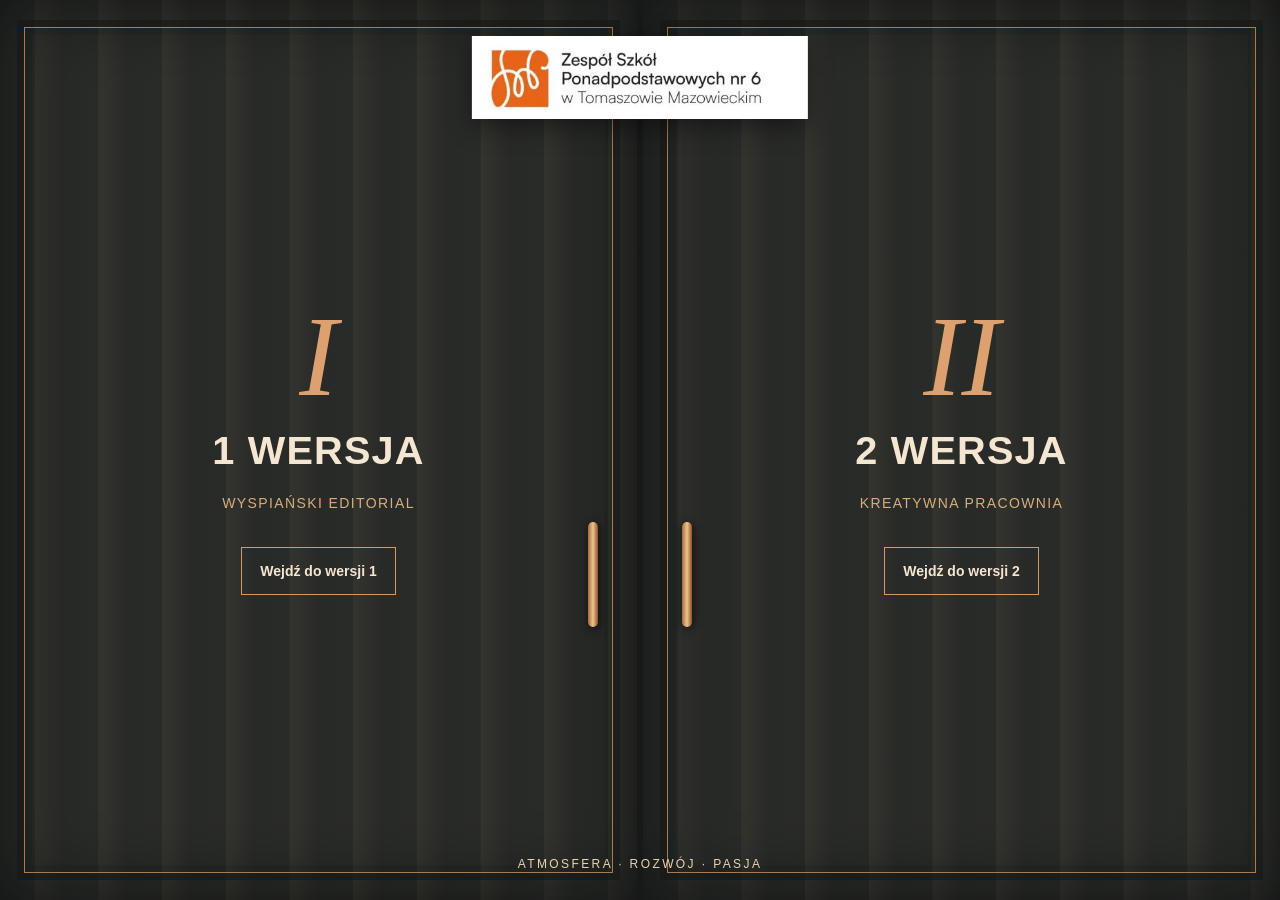
==== commit 7cfda518: "Repair both ZSP6 concepts and add optional feature scope sidebar Add eight working local demonstrati" ====
--- a/index.html
+++ b/index.html
@@ -1 +1,26 @@
-<!DOCTYPE html><html lang="pl"><head><meta charset="utf-8"><meta name="viewport" content="width=device-width,initial-scale=1"><meta name="description" content="Dwie pełne wizualizacje redesignu ZSP6. Ekran wejścia z dwuskrzydłowymi wrotami."><meta name="theme-color" content="#e76415"><meta name="robots" content="noindex,nofollow"><title>ZSP6 — wybierz koncepcję | Wyspiański</title><link rel="stylesheet" href="assets/site.css"><link rel="icon" href="[data-uri]" type="image/webp"></head><body class="gate"><a class="skip-link" href="#main">Przejdź do treści</a><main id="main" class="gate-main" data-gate><h1 class="sr-only">Wybierz jedną z dwóch wizualizacji redesignu ZSP nr 6</h1><div class="gate-behind"><iframe title="Podgląd wybranej wersji strony" aria-hidden="true" tabindex="-1" data-gate-preview style="position:absolute;inset:0;width:100%;height:100%;border:0;pointer-events:none;opacity:.5" loading="lazy"></iframe><div style="position:relative;z-index:1;background:#161d1aca;padding:25px 40px"><span class="eyebrow">ZSP6 / Wyspiański</span><strong data-gate-title>Otwieramy wizualizację.</strong><p>Wybierasz jedną z dwóch koncepcji strony.</p></div></div><div class="gate-stage"><a class="door door-left" href="oficjalna.html" data-gate-link="1" aria-label="Wersja 1, Wyspiański Editorial, otwórz projekt"><span class="door-handle" aria-hidden="true"></span><span class="gate-door-content"><span class="gate-leaf-ornament" aria-hidden="true">I</span><span class="gate-word">1 WERSJA</span><span class="gate-sub">Wyspiański Editorial</span><span class="gate-open">Wejdź do wersji 1 ↗</span></span></a><a class="door door-right" href="kreatywna.html" data-gate-link="2" aria-label="Wersja 2, Kreatywna Pracownia, otwórz projekt"><span class="door-handle" aria-hidden="true"></span><span class="gate-door-content"><span class="gate-leaf-ornament" aria-hidden="true">II</span><span class="gate-word">2 WERSJA</span><span class="gate-sub">Kreatywna Pracownia</span><span class="gate-open">Wejdź do wersji 2 ↗</span></span></a></div><div class="gate-brand"><img src="[data-uri]" alt="Logo Zespołu Szkół Ponadpodstawowych nr 6" width="330" height="72"></div><div class="gate-foot">Atmosfera · Rozwój · Pasja</div></main><script src="assets/site.js" defer></script></body></html>+<!DOCTYPE html>
+<html lang="pl">
+<head>
+<meta charset="utf-8">
+<meta name="viewport" content="width=device-width,initial-scale=1">
+<meta name="description" content="Dwie pełne wizualizacje redesignu ZSP6. Ekran wejścia z dwuskrzydłowymi wrotami.">
+<meta name="theme-color" content="#e76415">
+<meta name="robots" content="noindex,nofollow">
+<title>ZSP6 — wybierz koncepcję | Wyspiański</title>
+<link rel="stylesheet" href="assets/site.css?v=20261123-repair">
+<link rel="icon" href="assets/logo.webp" type="image/webp">
+</head>
+<body class="gate">
+<a class="skip-link" href="#main">Przejdź do treści</a><main id="main" class="gate-main" data-gate><h1 class="sr-only">Wybierz jedną z dwóch wizualizacji redesignu ZSP nr 6</h1>
+<div class="gate-behind" aria-hidden="true">
+<iframe title="Podgląd wybranej wersji strony" aria-hidden="true" tabindex="-1" data-gate-preview style=""></iframe><div class="gate-loading">
+<span class="eyebrow">ZSP6 / Wyspiański</span><strong data-gate-title>Otwieramy wizualizację.</strong><p>Wybierasz jedną z dwóch koncepcji strony.</p>
+</div>
+</div>
+<div class="gate-stage">
+<a class="door door-left" href="oficjalna.html" data-gate-link="1" aria-label="Wersja 1, Wyspiański Editorial, otwórz projekt"><span class="door-handle" aria-hidden="true"></span><span class="gate-door-content"><span class="gate-leaf-ornament" aria-hidden="true">I</span><span class="gate-word">1 WERSJA</span><span class="gate-sub">Wyspiański Editorial</span><span class="gate-open">Wejdź do wersji 1</span></span></a><a class="door door-right" href="kreatywna.html" data-gate-link="2" aria-label="Wersja 2, Kreatywna Pracownia, otwórz projekt"><span class="door-handle" aria-hidden="true"></span><span class="gate-door-content"><span class="gate-leaf-ornament" aria-hidden="true">II</span><span class="gate-word">2 WERSJA</span><span class="gate-sub">Kreatywna Pracownia</span><span class="gate-open">Wejdź do wersji 2</span></span></a>
+</div>
+<div class="gate-brand"><img src="assets/logo.webp" alt="Logo Zespołu Szkół Ponadpodstawowych nr 6" width="440" height="94"></div>
+<div class="gate-foot">Atmosfera · Rozwój · Pasja</div></main><script src="assets/site.js?v=20261123-repair" defer></script>
+</body>
+</html>
--- a/assets/site.css
+++ b/assets/site.css
@@ -1,21 +1,665 @@
+
 /* ZSP6 · Editorial / Pracownia · independent design systems */
 :root{--orange:#e76415;--orange-dark:#b9470b;--paper:#f5f2ec;--ink:#222521;--line:#d5cfc4;--sans:Arial,'Helvetica Neue',sans-serif;--serif:Georgia,'Times New Roman',serif;--max:1360px}
-*,*::before,*::after{box-sizing:border-box}html{scroll-behavior:smooth}body{margin:0;min-width:320px;font-family:var(--sans);color:var(--ink);background:var(--paper)}body.no-scroll{overflow:hidden}button,input,textarea,select{font:inherit}a{color:inherit;text-decoration:none}button{cursor:pointer}img{max-width:100%;display:block}figure{margin:0}h1,h2,h3,p{overflow-wrap:break-word}button:focus-visible,a:focus-visible,input:focus-visible,textarea:focus-visible,select:focus-visible{outline:3px solid #0051bd;outline-offset:4px}button:disabled{cursor:not-allowed;opacity:.5}[hidden]{display:none!important}.skip-link{position:absolute;top:-100px;left:15px;background:#fff;color:#111;padding:12px;z-index:99999}.skip-link:focus{top:15px}.container{width:min(calc(100% - 64px),var(--max));margin-inline:auto}.eyebrow{display:block;font-size:.72rem;font-weight:800;letter-spacing:.15em;text-transform:uppercase}.muted{color:#61655e}.underlined{text-decoration:underline;text-underline-offset:5px}.section-top{display:flex;align-items:start;justify-content:space-between;gap:24px}.section-top p{max-width:430px;line-height:1.65}.section-heading{font-size:clamp(2.1rem,4.5vw,4.7rem);line-height:1.03;letter-spacing:-.057em;margin:16px 0 26px;font-weight:700}.arrow-link{display:inline-flex;align-items:center;gap:12px;font-size:.87rem;font-weight:800;border-bottom:1px solid currentColor;padding-bottom:5px}.arrow-link:hover{gap:19px}.tag{font-size:.66rem;text-transform:uppercase;letter-spacing:.12em;font-weight:800}.section-pad{padding-block:112px}.label-orange{color:var(--orange-dark)}.button{display:inline-flex;align-items:center;gap:13px;background:var(--orange);color:white;padding:15px 21px;font-size:.85rem;font-weight:800;border:1px solid var(--orange);min-height:49px}.button:hover{background:var(--orange-dark);border-color:var(--orange-dark)}.button-outline{display:inline-flex;align-items:center;gap:12px;padding:15px 20px;min-height:49px;font-size:.85rem;font-weight:800;border:1px solid currentColor;background:transparent}.button-outline:hover{background:#171a17;color:#fff}.site-nav{position:sticky;top:0;z-index:90;background:#faf9f5;border-bottom:1px solid var(--line)}.nav-inner{display:flex;min-height:90px;align-items:center;justify-content:space-between;gap:24px}.nav-logo{display:flex;align-items:center;gap:14px;flex-shrink:0}.nav-logo img{width:235px;height:auto;max-height:68px;object-fit:contain;object-position:left center}.nav-right{display:flex;gap:24px;align-items:center}.nav-right>a:not(.button){font-size:.81rem;font-weight:700}.nav-right>a:hover{text-decoration:underline;text-underline-offset:6px}.nav-search{border:1px solid #b9b9ae;background:none;padding:12px 14px;font-weight:800;font-size:.81rem}.nav-menu{display:none;background:transparent;border:1px solid var(--line);padding:12px 15px;font-weight:800}.mobile-menu{display:none}.nav-topline{background:#262822;color:#f8f7f3;line-height:1;padding:10px 0;font-size:.69rem;letter-spacing:.04em}.nav-topline .container{display:flex;justify-content:space-between;gap:20px}.nav-topline a{text-decoration:underline;text-underline-offset:3px}.back-versions{white-space:nowrap}.site-footer{background:#242722;color:#f4f0e8;padding:68px 0 24px}.footer-inner{display:grid;grid-template-columns:1.65fr 1fr 1fr;gap:40px}.site-footer img{max-width:300px;background:#fff;padding:8px}.site-footer p,.site-footer a{font-size:.83rem;line-height:1.9;color:#dadad1}.site-footer a:hover{text-decoration:underline}.site-footer strong{font-size:.84rem}.footer-bottom{margin-top:50px;padding-top:20px;border-top:1px solid #ffffff43;display:flex;justify-content:space-between;gap:20px;font-size:.7rem;line-height:1.6;color:#bfc2b7}.demo-notice{font-size:.68rem;text-align:center;background:#f7d6ad;color:#452b13;padding:8px 15px;font-weight:800;letter-spacing:.02em}
+
+*,*::before,*::after{box-sizing:border-box}
+html{scroll-behavior:smooth}
+body{margin:0;min-width:320px;font-family:var(--sans);color:var(--ink);background:var(--paper)}
+body.no-scroll{overflow:hidden}
+button,input,textarea,select{font:inherit}
+a{color:inherit;text-decoration:none}
+button{cursor:pointer}
+img{max-width:100%;display:block}
+figure{margin:0}
+h1,h2,h3,p{overflow-wrap:break-word}
+button:focus-visible,a:focus-visible,input:focus-visible,textarea:focus-visible,select:focus-visible{outline:3px solid #0051bd;outline-offset:4px}
+button:disabled{cursor:not-allowed;opacity:.5}
+[hidden]{display:none!important}
+.skip-link{position:absolute;top:-100px;left:15px;background:#fff;color:#111;padding:12px;z-index:99999}
+.skip-link:focus{top:15px}
+.container{width:min(calc(100% - 64px),var(--max));margin-inline:auto}
+.eyebrow{display:block;font-size:.72rem;font-weight:800;letter-spacing:.15em;text-transform:uppercase}
+.muted{color:#61655e}
+.underlined{text-decoration:underline;text-underline-offset:5px}
+.section-top{display:flex;align-items:start;justify-content:space-between;gap:24px}
+.section-top p{max-width:430px;line-height:1.65}
+.section-heading{font-size:clamp(2.1rem,4.5vw,4.7rem);line-height:1.03;letter-spacing:-.057em;margin:16px 0 26px;font-weight:700}
+.arrow-link{display:inline-flex;align-items:center;gap:12px;font-size:.87rem;font-weight:800;border-bottom:1px solid currentColor;padding-bottom:5px}
+.arrow-link:hover{gap:19px}
+.tag{font-size:.66rem;text-transform:uppercase;letter-spacing:.12em;font-weight:800}
+.section-pad{padding-block:112px}
+.label-orange{color:var(--orange-dark)}
+.button{display:inline-flex;align-items:center;gap:13px;background:var(--orange);color:white;padding:15px 21px;font-size:.85rem;font-weight:800;border:1px solid var(--orange);min-height:49px}
+.button:hover{background:var(--orange-dark);border-color:var(--orange-dark)}
+.button-outline{display:inline-flex;align-items:center;gap:12px;padding:15px 20px;min-height:49px;font-size:.85rem;font-weight:800;border:1px solid currentColor;background:transparent}
+.button-outline:hover{background:#171a17;color:#fff}
+.site-nav{position:sticky;top:0;z-index:90;background:#faf9f5;border-bottom:1px solid var(--line)}
+.nav-inner{display:flex;min-height:90px;align-items:center;justify-content:space-between;gap:24px}
+.nav-logo{display:flex;align-items:center;gap:14px;flex-shrink:0}
+.nav-logo img{width:235px;height:auto;max-height:68px;object-fit:contain;object-position:left center}
+.nav-right{display:flex;gap:24px;align-items:center}
+.nav-right>a:not(.button){font-size:.81rem;font-weight:700}
+.nav-right>a:hover{text-decoration:underline;text-underline-offset:6px}
+.nav-search{border:1px solid #b9b9ae;background:none;padding:12px 14px;font-weight:800;font-size:.81rem}
+.nav-menu{display:none;background:transparent;border:1px solid var(--line);padding:12px 15px;font-weight:800}
+.mobile-menu{display:none}
+.nav-topline{background:#262822;color:#f8f7f3;line-height:1;padding:10px 0;font-size:.69rem;letter-spacing:.04em}
+.nav-topline .container{display:flex;justify-content:space-between;gap:20px}
+.nav-topline a{text-decoration:underline;text-underline-offset:3px}
+.back-versions{white-space:nowrap}
+.site-footer{background:#242722;color:#f4f0e8;padding:68px 0 24px}
+.footer-inner{display:grid;grid-template-columns:1.65fr 1fr 1fr;gap:40px}
+.site-footer img{max-width:300px;background:#fff;padding:8px}
+.site-footer p,.site-footer a{font-size:.83rem;line-height:1.9;color:#dadad1}
+.site-footer a:hover{text-decoration:underline}
+.site-footer strong{font-size:.84rem}
+.footer-bottom{margin-top:50px;padding-top:20px;border-top:1px solid #ffffff43;display:flex;justify-content:space-between;gap:20px;font-size:.7rem;line-height:1.6;color:#bfc2b7}
+.demo-notice{font-size:.68rem;text-align:center;background:#f7d6ad;color:#452b13;padding:8px 15px;font-weight:800;letter-spacing:.02em}
+
+
 /* shared functional modules */
-.tools-area{padding:90px 0;background:#e9e5dc}.tools-area .section-heading{max-width:850px}.tools-grid{display:grid;grid-template-columns:minmax(0,1.15fr) minmax(0,.85fr);gap:28px;align-items:start}.tool-box{background:#fff;border:1px solid #d3ccc2;padding:27px;min-width:0}.tool-title{font-size:1.38rem;margin:0 0 15px;letter-spacing:-.035em}.tool-caption{font-size:.76rem;line-height:1.6;color:#64665f}.tool-tabs,.filter-bar{display:flex;flex-wrap:wrap;gap:6px;margin:18px 0 20px}.tool-tabs button,.filter-bar button{border:1px solid #bfb8ab;background:transparent;padding:9px 13px;font-size:.73rem;font-weight:800;min-height:37px}.tool-tabs button[aria-pressed=true],.filter-bar button[aria-pressed=true]{background:#232b26;color:#fff;border-color:#232b26}.document-list,.news-list{list-style:none;padding:0;margin:0}.document-list li{display:flex;align-items:center;justify-content:space-between;gap:12px;border-top:1px solid #e3ded4;padding:16px 0;font-size:.83rem}.document-list li a{text-decoration:underline;text-underline-offset:4px;font-weight:700}.document-list li small{color:#777;font-size:.7rem}.news-list article{padding:18px 0;border-top:1px solid #d8d2c8}.news-list article h3{font-size:1.08rem;line-height:1.35;margin:7px 0}.news-list article p{margin:4px 0 10px;color:#555b53;font-size:.84rem;line-height:1.55}.calendar-header{display:flex;justify-content:space-between;align-items:center;gap:12px}.calendar-header button{border:1px solid #bcb9ac;background:#fff;padding:8px 12px;min-width:43px;min-height:38px}.calendar-title{font-size:1rem;font-weight:800}.calendar-days{display:grid;grid-template-columns:repeat(7,minmax(0,1fr));gap:2px;margin-top:15px}.calendar-days>span,.calendar-days>button{display:grid;place-items:center;min-height:38px;font-size:.76rem}.calendar-days .day-name{color:#60645e;font-weight:800;font-size:.68rem}.calendar-days .event-day{background:#f5e0c6;border:1px solid #d88a45;color:#7a350f;font-weight:800}.calendar-days .event-day:hover{background:#eeb374}.event-detail{min-height:62px;padding:15px;border-left:3px solid var(--orange);background:#f6f0e7;margin-top:15px;line-height:1.55;font-size:.83rem}.search-dialog{position:fixed;inset:0;z-index:800;background:#171916cf;display:grid;place-items:start center;padding:12vh 20px 20px}.search-panel{background:#f9f7f2;width:min(700px,100%);padding:27px;max-height:75vh;overflow:auto;box-shadow:0 30px 95px #0004}.search-top{display:flex;justify-content:space-between;align-items:start;gap:18px}.search-top h2{font-size:clamp(1.5rem,4vw,2rem);margin:0 0 20px}.close-search{background:none;border:1px solid #999;padding:8px 13px}.search-panel input{width:100%;border:1px solid #86887f;padding:16px;background:white;font-size:1rem}.search-results{list-style:none;padding:0;margin:17px 0 0}.search-results li{border-bottom:1px solid #ddd5c9}.search-results a{display:block;padding:15px 0}.search-results span{font-size:.65rem;letter-spacing:.1em;text-transform:uppercase;color:var(--orange-dark);font-weight:800}.search-results strong{display:block;margin-top:4px}.contact-demo{max-width:650px}.contact-demo label{display:block;margin-top:17px;margin-bottom:6px;font-size:.79rem;font-weight:800}.contact-demo input,.contact-demo textarea{display:block;width:100%;background:white;color:#292c27;padding:13px 15px;border:1px solid #aeb1a6;border-radius:0}.contact-demo textarea{min-height:100px;resize:vertical}.contact-demo button{margin-top:18px}.form-status{min-height:24px;font-size:.79rem;color:#355a37;font-weight:700;margin-top:12px}.notice-inline{font-size:.73rem;color:#4f5750;line-height:1.55;margin-top:15px}.full-bleed-photo{width:100%;object-fit:cover;background:#b2aea0}.image-caption{font-size:.7rem;color:#777b70;line-height:1.5;margin-top:7px}.photo-fallback{background:repeating-linear-gradient(135deg,#aaa79f,#aaa79f 15px,#b8b4ac 15px,#b8b4ac 30px)}
+.tools-area{padding:90px 0;background:#e9e5dc}
+.tools-area .section-heading{max-width:850px}
+.tools-grid{display:grid;grid-template-columns:minmax(0,1.15fr) minmax(0,.85fr);gap:28px;align-items:start}
+.tool-box{background:#fff;border:1px solid #d3ccc2;padding:27px;min-width:0}
+.tool-title{font-size:1.38rem;margin:0 0 15px;letter-spacing:-.035em}
+.tool-caption{font-size:.76rem;line-height:1.6;color:#64665f}
+.tool-tabs,.filter-bar{display:flex;flex-wrap:wrap;gap:6px;margin:18px 0 20px}
+.tool-tabs button,.filter-bar button{border:1px solid #bfb8ab;background:transparent;padding:9px 13px;font-size:.73rem;font-weight:800;min-height:37px}
+.tool-tabs button[aria-pressed=true],.filter-bar button[aria-pressed=true]{background:#232b26;color:#fff;border-color:#232b26}
+.document-list,.news-list{list-style:none;padding:0;margin:0}
+.document-list li{display:flex;align-items:center;justify-content:space-between;gap:12px;border-top:1px solid #e3ded4;padding:16px 0;font-size:.83rem}
+.document-list li a{text-decoration:underline;text-underline-offset:4px;font-weight:700}
+.document-list li small{color:#777;font-size:.7rem}
+.news-list article{padding:18px 0;border-top:1px solid #d8d2c8}
+.news-list article h3{font-size:1.08rem;line-height:1.35;margin:7px 0}
+.news-list article p{margin:4px 0 10px;color:#555b53;font-size:.84rem;line-height:1.55}
+.calendar-header{display:flex;justify-content:space-between;align-items:center;gap:12px}
+.calendar-header button{border:1px solid #bcb9ac;background:#fff;padding:8px 12px;min-width:43px;min-height:38px}
+.calendar-title{font-size:1rem;font-weight:800}
+.calendar-days{display:grid;grid-template-columns:repeat(7,minmax(0,1fr));gap:2px;margin-top:15px}
+.calendar-days>span,.calendar-days>button{display:grid;place-items:center;min-height:38px;font-size:.76rem}
+.calendar-days .day-name{color:#60645e;font-weight:800;font-size:.68rem}
+.calendar-days .event-day{background:#f5e0c6;border:1px solid #d88a45;color:#7a350f;font-weight:800}
+.calendar-days .event-day:hover{background:#eeb374}
+.event-detail{min-height:62px;padding:15px;border-left:3px solid var(--orange);background:#f6f0e7;margin-top:15px;line-height:1.55;font-size:.83rem}
+.search-dialog{position:fixed;inset:0;z-index:800;background:#171916cf;display:grid;place-items:start center;padding:12vh 20px 20px}
+.search-panel{background:#f9f7f2;width:min(700px,100%);padding:27px;max-height:75vh;overflow:auto;box-shadow:0 30px 95px #0004}
+.search-top{display:flex;justify-content:space-between;align-items:start;gap:18px}
+.search-top h2{font-size:clamp(1.5rem,4vw,2rem);margin:0 0 20px}
+.close-search{background:none;border:1px solid #999;padding:8px 13px}
+.search-panel input{width:100%;border:1px solid #86887f;padding:16px;background:white;font-size:1rem}
+.search-results{list-style:none;padding:0;margin:17px 0 0}
+.search-results li{border-bottom:1px solid #ddd5c9}
+.search-results a{display:block;padding:15px 0}
+.search-results span{font-size:.65rem;letter-spacing:.1em;text-transform:uppercase;color:var(--orange-dark);font-weight:800}
+.search-results strong{display:block;margin-top:4px}
+.contact-demo{max-width:650px}
+.contact-demo label{display:block;margin-top:17px;margin-bottom:6px;font-size:.79rem;font-weight:800}
+.contact-demo input,.contact-demo textarea{display:block;width:100%;background:white;color:#292c27;padding:13px 15px;border:1px solid #aeb1a6;border-radius:0}
+.contact-demo textarea{min-height:100px;resize:vertical}
+.contact-demo button{margin-top:18px}
+.form-status{min-height:24px;font-size:.79rem;color:#355a37;font-weight:700;margin-top:12px}
+.notice-inline{font-size:.73rem;color:#4f5750;line-height:1.55;margin-top:15px}
+.full-bleed-photo{width:100%;object-fit:cover;background:#b2aea0}
+.image-caption{font-size:.7rem;color:#777b70;line-height:1.5;margin-top:7px}
+.photo-fallback{background:repeating-linear-gradient(135deg,#aaa79f,#aaa79f 15px,#b8b4ac 15px,#b8b4ac 30px)}
+
+
 /* EDITORIAL, white ink and restrained orange */
 body.editorial{--paper:#f7f5ef;--ink:#20241e;--line:#d0d2c9;background:#f7f5ef;color:var(--ink)}
-.editorial .nav-right .button{color:white}.editorial .hero-ed{background:#f7f5ef;padding:64px 0 110px}.ed-hero-top{display:grid;grid-template-columns:minmax(0,1fr) 280px;align-items:end;gap:35px;border-bottom:1px solid #989b90;padding-bottom:32px}.ed-hero-top h1{font-family:var(--serif);font-weight:400;line-height:.96;letter-spacing:-.055em;font-size:clamp(3.3rem,7.6vw,8.2rem);max-width:1000px;margin:32px 0 0}.ed-hero-top p{font-size:.87rem;line-height:1.75;margin:0}.editorial .hero-ed .eyebrow{color:var(--orange-dark)}.ed-hero-photo{height:clamp(350px,55vw,690px);overflow:hidden;position:relative;margin-top:30px}.ed-hero-photo img{height:100%;width:100%;object-fit:cover;object-position:center 43%}.ed-hero-photo:after{content:'';position:absolute;inset:30% 0 0;background:linear-gradient(transparent,#0009);pointer-events:none}.ed-hero-photo .photo-legend{position:absolute;bottom:27px;left:32px;z-index:1;color:white;text-transform:uppercase;letter-spacing:.1em;font-size:.67rem;font-weight:800}.ed-hero-bottom{display:flex;justify-content:space-between;align-items:start;gap:30px;padding-top:26px}.ed-hero-bottom p{font-size:.86rem;max-width:650px;line-height:1.7;margin:0}.ed-hero-actions{display:flex;gap:12px;flex-wrap:wrap}.ed-catalog{background:#edeae1;padding:102px 0}.ed-catalog-header{display:grid;grid-template-columns:1fr 1fr;gap:30px;margin-bottom:35px}.ed-catalog-header .section-heading{font-family:var(--serif);font-weight:400}.ed-catalog-header p{max-width:400px;justify-self:end;color:#515b51;font-size:.91rem;line-height:1.8}.catalog-line{display:grid;grid-template-columns:90px minmax(0,1.2fr) minmax(0,.8fr) 45px;gap:20px;align-items:center;border-top:1px solid #aab0a6;padding:24px 0;min-height:128px}.catalog-line:last-child{border-bottom:1px solid #aab0a6}.catalog-no{font-family:var(--serif);font-size:2rem;color:var(--orange-dark)}.catalog-line h3{font-family:var(--serif);font-size:clamp(1.4rem,2.3vw,2.4rem);font-weight:400;line-height:1.14;margin:0}.catalog-line p{font-size:.85rem;line-height:1.65;color:#545d54;margin:0}.catalog-line>a{text-align:right;font-size:1.6rem;color:var(--orange-dark)}.ed-atmosphere{display:grid;grid-template-columns:minmax(0,1fr) minmax(0,.74fr);gap:80px;align-items:start}.ed-atmosphere .section-heading{font-family:var(--serif);font-weight:400}.ed-atmosphere figure:first-of-type img{height:480px;width:100%;object-fit:cover}.ed-atmosphere .side-stack{padding-top:110px}.ed-atmosphere .side-stack img{height:340px;width:100%;object-fit:cover}.ed-atmosphere blockquote{font-family:var(--serif);font-size:clamp(1.5rem,3vw,2.7rem);line-height:1.22;margin:22px 0 30px;padding-left:18px;border-left:3px solid var(--orange)}.gallery-ed{background:#e6e1d7}.gallery-ed-grid{display:grid;grid-template-columns:1.15fr .85fr;gap:20px}.gallery-piece{min-width:0}.gallery-piece img{width:100%;height:350px;object-fit:cover}.gallery-piece:nth-child(2) img{height:350px}.gallery-piece .image-caption{color:#555a52}.gallery-piece[hidden]{display:none}.gallery-piece .art-source{font-size:.73rem;margin-top:12px;line-height:1.55}.ed-practice{background:#212823;color:#f1eee4}.ed-practice .section-heading{font-family:var(--serif);font-weight:400}.ed-practice-row{display:grid;grid-template-columns:1fr 1fr;gap:60px}.ed-practice-row p{line-height:1.8;color:#cdd3c9}.ed-practice-list{counter-reset:item}.ed-practice-list div{counter-increment:item;border-top:1px solid #7b877c;padding:25px 0;display:grid;grid-template-columns:70px 1fr;gap:12px;font-family:var(--serif);font-size:clamp(1.25rem,2.2vw,2.1rem)}.ed-practice-list div:before{content:'0' counter(item);font-family:var(--sans);color:#eaa36e;font-size:.8rem;padding-top:7px;font-weight:800}.ed-recruit{display:grid;grid-template-columns:1fr .9fr;gap:50px;align-items:center}.ed-recruit h2{font-family:var(--serif);font-weight:400;font-size:clamp(2.5rem,4.7vw,5.4rem);line-height:1.05;letter-spacing:-.05em;margin:18px 0}.ed-recruit p{line-height:1.75;max-width:550px}.recruit-checklist{border-top:1px solid #9d9e91}.recruit-checklist li{border-bottom:1px solid #a9a99d;padding:19px 0;font-size:1rem;list-style:none}.recruit-checklist li span{font-weight:800;color:var(--orange-dark);padding-right:14px}.ed-fast{padding:70px 0;background:#f0eee6;border-top:1px solid #dad5ca}.ed-fast-wrap{display:grid;grid-template-columns:1fr 2fr;gap:28px}.ed-fast-links{display:grid;grid-template-columns:repeat(2,minmax(0,1fr));gap:0 30px}.ed-fast-links a{padding:18px 0;border-top:1px solid #b0b3a6;font-size:.85rem;font-weight:700;display:flex;justify-content:space-between}.ed-contact{display:grid;grid-template-columns:1fr 1fr;gap:65px}.ed-contact h2{font-family:var(--serif);font-size:clamp(2.5rem,5vw,5.5rem);font-weight:400;letter-spacing:-.05em;margin:0 0 32px}.ed-contact address{font-style:normal;line-height:2;font-size:1rem}.ed-contact .map-link{font-size:.85rem;border-bottom:1px solid;margin-top:20px;display:inline-block}
+
+.editorial .nav-right .button{color:white}
+.editorial .hero-ed{background:#f7f5ef;padding:64px 0 110px}
+.ed-hero-top{display:grid;grid-template-columns:minmax(0,1fr) 280px;align-items:end;gap:35px;border-bottom:1px solid #989b90;padding-bottom:32px}
+.ed-hero-top h1{font-family:var(--serif);font-weight:400;line-height:.96;letter-spacing:-.055em;font-size:clamp(3.3rem,7.6vw,8.2rem);max-width:1000px;margin:32px 0 0}
+.ed-hero-top p{font-size:.87rem;line-height:1.75;margin:0}
+.editorial .hero-ed .eyebrow{color:var(--orange-dark)}
+.ed-hero-photo{height:clamp(350px,55vw,690px);overflow:hidden;position:relative;margin-top:30px}
+.ed-hero-photo img{height:100%;width:100%;object-fit:cover;object-position:center 43%}
+.ed-hero-photo:after{content:'';position:absolute;inset:30% 0 0;background:linear-gradient(transparent,#0009);pointer-events:none}
+.ed-hero-photo .photo-legend{position:absolute;bottom:27px;left:32px;z-index:1;color:white;text-transform:uppercase;letter-spacing:.1em;font-size:.67rem;font-weight:800}
+.ed-hero-bottom{display:flex;justify-content:space-between;align-items:start;gap:30px;padding-top:26px}
+.ed-hero-bottom p{font-size:.86rem;max-width:650px;line-height:1.7;margin:0}
+.ed-hero-actions{display:flex;gap:12px;flex-wrap:wrap}
+.ed-catalog{background:#edeae1;padding:102px 0}
+.ed-catalog-header{display:grid;grid-template-columns:1fr 1fr;gap:30px;margin-bottom:35px}
+.ed-catalog-header .section-heading{font-family:var(--serif);font-weight:400}
+.ed-catalog-header p{max-width:400px;justify-self:end;color:#515b51;font-size:.91rem;line-height:1.8}
+.catalog-line{display:grid;grid-template-columns:90px minmax(0,1.2fr) minmax(0,.8fr) 45px;gap:20px;align-items:center;border-top:1px solid #aab0a6;padding:24px 0;min-height:128px}
+.catalog-line:last-child{border-bottom:1px solid #aab0a6}
+.catalog-no{font-family:var(--serif);font-size:2rem;color:var(--orange-dark)}
+.catalog-line h3{font-family:var(--serif);font-size:clamp(1.4rem,2.3vw,2.4rem);font-weight:400;line-height:1.14;margin:0}
+.catalog-line p{font-size:.85rem;line-height:1.65;color:#545d54;margin:0}
+.catalog-line>a{text-align:right;font-size:1.6rem;color:var(--orange-dark)}
+.ed-atmosphere{display:grid;grid-template-columns:minmax(0,1fr) minmax(0,.74fr);gap:80px;align-items:start}
+.ed-atmosphere .section-heading{font-family:var(--serif);font-weight:400}
+.ed-atmosphere figure:first-of-type img{height:480px;width:100%;object-fit:cover}
+.ed-atmosphere .side-stack{padding-top:110px}
+.ed-atmosphere .side-stack img{height:340px;width:100%;object-fit:cover}
+.ed-atmosphere blockquote{font-family:var(--serif);font-size:clamp(1.5rem,3vw,2.7rem);line-height:1.22;margin:22px 0 30px;padding-left:18px;border-left:3px solid var(--orange)}
+.gallery-ed{background:#e6e1d7}
+.gallery-ed-grid{display:grid;grid-template-columns:1.15fr .85fr;gap:20px}
+.gallery-piece{min-width:0}
+.gallery-piece img{width:100%;height:350px;object-fit:cover}
+.gallery-piece:nth-child(2) img{height:350px}
+.gallery-piece .image-caption{color:#555a52}
+.gallery-piece[hidden]{display:none}
+.gallery-piece .art-source{font-size:.73rem;margin-top:12px;line-height:1.55}
+.ed-practice{background:#212823;color:#f1eee4}
+.ed-practice .section-heading{font-family:var(--serif);font-weight:400}
+.ed-practice-row{display:grid;grid-template-columns:1fr 1fr;gap:60px}
+.ed-practice-row p{line-height:1.8;color:#cdd3c9}
+.ed-practice-list{counter-reset:item}
+.ed-practice-list div{counter-increment:item;border-top:1px solid #7b877c;padding:25px 0;display:grid;grid-template-columns:70px 1fr;gap:12px;font-family:var(--serif);font-size:clamp(1.25rem,2.2vw,2.1rem)}
+.ed-practice-list div:before{content:'0' counter(item);font-family:var(--sans);color:#eaa36e;font-size:.8rem;padding-top:7px;font-weight:800}
+.ed-recruit{display:grid;grid-template-columns:1fr .9fr;gap:50px;align-items:center}
+.ed-recruit h2{font-family:var(--serif);font-weight:400;font-size:clamp(2.5rem,4.7vw,5.4rem);line-height:1.05;letter-spacing:-.05em;margin:18px 0}
+.ed-recruit p{line-height:1.75;max-width:550px}
+.recruit-checklist{border-top:1px solid #9d9e91}
+.recruit-checklist li{border-bottom:1px solid #a9a99d;padding:19px 0;font-size:1rem;list-style:none}
+.recruit-checklist li span{font-weight:800;color:var(--orange-dark);padding-right:14px}
+.ed-fast{padding:70px 0;background:#f0eee6;border-top:1px solid #dad5ca}
+.ed-fast-wrap{display:grid;grid-template-columns:1fr 2fr;gap:28px}
+.ed-fast-links{display:grid;grid-template-columns:repeat(2,minmax(0,1fr));gap:0 30px}
+.ed-fast-links a{padding:18px 0;border-top:1px solid #b0b3a6;font-size:.85rem;font-weight:700;display:flex;justify-content:space-between}
+.ed-contact{display:grid;grid-template-columns:1fr 1fr;gap:65px}
+.ed-contact h2{font-family:var(--serif);font-size:clamp(2.5rem,5vw,5.5rem);font-weight:400;letter-spacing:-.05em;margin:0 0 32px}
+.ed-contact address{font-style:normal;line-height:2;font-size:1rem}
+.ed-contact .map-link{font-size:.85rem;border-bottom:1px solid;margin-top:20px;display:inline-block}
+
+
 /* CREATIVE: exhibition-like composition, asymmetric and functional */
-body.creative{--paper:#f0e6d6;--ink:#1c201f;--line:#9e9c92;background:#f0e6d6;color:var(--ink)}.creative .site-nav{background:#1f2523;color:#fff;border-color:#50514c}.creative .nav-search,.creative .nav-menu{color:#fff;border-color:#7c8076}.creative .nav-right .button{color:#1a221f;background:#ff8a39;border-color:#ff8a39}.creative .nav-logo img{background:#fff;padding:5px}.creative .nav-topline{background:#e76712;color:#1f211f}.creative .hero-cr{background:#1d2422;color:#f4eee1;min-height:780px;overflow:hidden;padding:80px 0 65px}.creative .hero-cr .container{position:relative;display:grid;grid-template-columns:1.1fr .9fr;gap:30px;align-items:center}.cr-hero-title{position:relative;z-index:2;font-size:clamp(3.8rem,8.5vw,10rem);letter-spacing:-.095em;line-height:.89;margin:27px 0 32px;font-weight:900;max-width:980px}.cr-hero-title em{font-family:var(--serif);font-weight:400;color:#ff8d41}.cr-hero-figure{position:relative;z-index:1;transform:translateX(-6%);align-self:stretch;min-height:590px}.cr-hero-figure img{width:100%;height:100%;min-height:590px;object-fit:cover;object-position:52% 50%;filter:saturate(.95)}.cr-hero-figure:before{content:'ZSP / 06';position:absolute;z-index:2;top:-30px;right:0;color:#ff8c45;background:#202422;padding:9px 12px;font-weight:900;font-size:12px;letter-spacing:.16em}.cr-hero-figure:after{content:'';position:absolute;bottom:0;left:0;right:0;height:10px;background:#eb751c}.cr-hero-copy{font-size:1rem;line-height:1.8;max-width:460px;color:#cdd2ca}.cr-hero-links{margin-top:30px;display:flex;gap:15px;flex-wrap:wrap}.cr-hero-links .button-outline{color:white}.cr-hero-overline{font-size:.8rem;letter-spacing:.2em;color:#ffac6e;font-weight:900}.cr-ticker{background:#ee6d1b;padding:18px 0;overflow:hidden;font-weight:900;font-size:clamp(1.1rem,2vw,1.9rem);white-space:nowrap}.cr-ticker span{margin-right:44px}.cr-courses{padding:105px 0}.cr-courses .section-heading{font-size:clamp(3rem,7vw,7.2rem);font-weight:900;line-height:.92;text-transform:uppercase;letter-spacing:-.08em;max-width:900px}.cr-course-layout{display:grid;grid-template-columns:1fr .87fr;gap:38px;margin-top:55px}.cr-course-list{border-top:2px solid #1f2421}.cr-course-list button{width:100%;background:none;border:0;border-bottom:1px solid #99978c;padding:25px 8px;text-align:left;display:flex;align-items:center;justify-content:space-between;gap:18px;color:#252a26;font-size:clamp(1.15rem,2.35vw,2rem);font-weight:850;letter-spacing:-.04em}.cr-course-list button span{font-size:.75rem;letter-spacing:0;padding-right:17px;color:#a74918}.cr-course-list button[aria-pressed=true]{background:#e96c19;color:#1f201c;padding-left:20px;border-color:#e96c19}.cr-course-list button[aria-pressed=true] span{color:#171b19}.cr-course-detail{background:#242925;color:white;padding:38px;min-height:360px;display:flex;flex-direction:column;justify-content:space-between}.cr-course-detail .eyebrow{color:#ff9c5b}.cr-course-detail h3{font-size:clamp(1.75rem,3vw,3.2rem);line-height:1.1;letter-spacing:-.06em;margin:20px 0}.cr-course-detail p{line-height:1.75;font-size:.94rem;color:#d6d8d0}.cr-course-detail a{color:#ffa66c}.cr-studio{background:#252c28;color:#f8f2e8;padding:105px 0}.cr-studio-top{display:grid;grid-template-columns:1fr 1fr;gap:30px}.cr-studio-top h2{font-size:clamp(3rem,7.4vw,8rem);line-height:.88;letter-spacing:-.086em;text-transform:uppercase;margin:10px 0 35px}.cr-studio-top p{max-width:380px;font-size:.95rem;line-height:1.8;color:#ced7cc;justify-self:end;padding-top:30px}.cr-studio-grid{display:grid;grid-template-columns:.85fr 1.2fr;gap:25px;align-items:start}.cr-studio-photo img{height:530px;width:100%;object-fit:cover}.cr-studio-quote{background:#fa8b3a;color:#1c2520;padding:40px;min-height:250px;font-family:var(--serif);font-size:clamp(2rem,3.7vw,4rem);line-height:1.08;letter-spacing:-.06em}.cr-studio-side figure img{height:255px;width:100%;object-fit:cover;margin-top:25px}.cr-studio-side .image-caption,.cr-studio-photo .image-caption{color:#d8dacf}.cr-gallery{background:#f6eddd;padding:105px 0}.cr-gallery .section-heading{text-transform:uppercase;font-weight:900;font-size:clamp(3.2rem,7vw,7rem)}.cr-gallery-grid{display:grid;grid-template-columns:1.1fr .85fr;gap:22px;align-items:start}.cr-gallery-item img{height:370px;width:100%;object-fit:cover}.cr-gallery-item:nth-child(even){margin-top:65px}.cr-gallery-item .image-caption{font-weight:700;color:#2a302b}.cr-gallery-item[hidden]{display:none}.cr-recruit{background:#e86c19;padding:100px 0;color:#21221f}.cr-recruit h2{font-size:clamp(3.7rem,7.8vw,8.5rem);line-height:.92;letter-spacing:-.085em;text-transform:uppercase;margin:15px 0 38px;max-width:980px}.cr-recruit-content{display:grid;grid-template-columns:1fr 1fr;gap:55px}.cr-recruit p{font-size:1.04rem;line-height:1.7;max-width:470px}.cr-recruit .button{background:#212825;border-color:#212825}.cr-recruit-steps{border-top:1px solid #422f22}.cr-recruit-steps div{padding:18px 0;border-bottom:1px solid #422f22;display:flex;gap:25px}.cr-recruit-steps b{width:30px}.cr-news{background:#f1e6d7;padding:100px 0}.cr-news-list{border-top:2px solid #242925}.cr-news-row{display:grid;grid-template-columns:150px 1fr 40px;gap:25px;border-bottom:1px solid #aaa198;padding:26px 0;align-items:start}.cr-news-row h3{font-size:clamp(1.15rem,2.2vw,1.9rem);line-height:1.2;letter-spacing:-.04em;margin:0}.cr-news-row a{text-align:right;font-size:24px}.creative .tools-area{background:#e6ddcc}.creative .tool-box{border:0;background:#fbf5e9}.creative .tool-tabs button[aria-pressed=true],.creative .filter-bar button[aria-pressed=true]{background:#e86c19;color:#171e1a;border-color:#e86c19}.creative .site-footer{background:#1f2824}.cr-contact{padding:100px 0;background:#252c28;color:#fff}.cr-contact h2{font-size:clamp(3rem,7vw,7.4rem);letter-spacing:-.075em;text-transform:uppercase;line-height:.93;margin:15px 0 30px}.cr-contact-grid{display:grid;grid-template-columns:1fr 1fr;gap:45px}.cr-contact address{font-style:normal;line-height:1.9}.cr-contact .contact-demo input,.cr-contact .contact-demo textarea{background:#f8f1e6}.cr-contact .contact-demo .notice-inline{color:#e1e2db}.cr-contact .form-status{color:#fcad79}
+body.creative{--paper:#f0e6d6;--ink:#1c201f;--line:#9e9c92;background:#f0e6d6;color:var(--ink)}
+.creative .site-nav{background:#1f2523;color:#fff;border-color:#50514c}
+.creative .nav-search,.creative .nav-menu{color:#fff;border-color:#7c8076}
+.creative .nav-right .button{color:#1a221f;background:#ff8a39;border-color:#ff8a39}
+.creative .nav-logo img{background:#fff;padding:5px}
+.creative .nav-topline{background:#e76712;color:#1f211f}
+.creative .hero-cr{background:#1d2422;color:#f4eee1;min-height:780px;overflow:hidden;padding:80px 0 65px}
+.creative .hero-cr .container{position:relative;display:grid;grid-template-columns:1.1fr .9fr;gap:30px;align-items:center}
+.cr-hero-title{position:relative;z-index:2;font-size:clamp(3.8rem,8.5vw,10rem);letter-spacing:-.095em;line-height:.89;margin:27px 0 32px;font-weight:900;max-width:980px}
+.cr-hero-title em{font-family:var(--serif);font-weight:400;color:#ff8d41}
+.cr-hero-figure{position:relative;z-index:1;transform:translateX(-6%);align-self:stretch;min-height:590px}
+.cr-hero-figure img{width:100%;height:100%;min-height:590px;object-fit:cover;object-position:52% 50%;filter:saturate(.95)}
+.cr-hero-figure:before{content:'ZSP / 06';position:absolute;z-index:2;top:-30px;right:0;color:#ff8c45;background:#202422;padding:9px 12px;font-weight:900;font-size:12px;letter-spacing:.16em}
+.cr-hero-figure:after{content:'';position:absolute;bottom:0;left:0;right:0;height:10px;background:#eb751c}
+.cr-hero-copy{font-size:1rem;line-height:1.8;max-width:460px;color:#cdd2ca}
+.cr-hero-links{margin-top:30px;display:flex;gap:15px;flex-wrap:wrap}
+.cr-hero-links .button-outline{color:white}
+.cr-hero-overline{font-size:.8rem;letter-spacing:.2em;color:#ffac6e;font-weight:900}
+.cr-ticker{background:#ee6d1b;padding:18px 0;overflow:hidden;font-weight:900;font-size:clamp(1.1rem,2vw,1.9rem);white-space:nowrap}
+.cr-ticker span{margin-right:44px}
+.cr-courses{padding:105px 0}
+.cr-courses .section-heading{font-size:clamp(3rem,7vw,7.2rem);font-weight:900;line-height:.92;text-transform:uppercase;letter-spacing:-.08em;max-width:900px}
+.cr-course-layout{display:grid;grid-template-columns:1fr .87fr;gap:38px;margin-top:55px}
+.cr-course-list{border-top:2px solid #1f2421}
+.cr-course-list button{width:100%;background:none;border:0;border-bottom:1px solid #99978c;padding:25px 8px;text-align:left;display:flex;align-items:center;justify-content:space-between;gap:18px;color:#252a26;font-size:clamp(1.15rem,2.35vw,2rem);font-weight:850;letter-spacing:-.04em}
+.cr-course-list button span{font-size:.75rem;letter-spacing:0;padding-right:17px;color:#a74918}
+.cr-course-list button[aria-pressed=true]{background:#e96c19;color:#1f201c;padding-left:20px;border-color:#e96c19}
+.cr-course-list button[aria-pressed=true] span{color:#171b19}
+.cr-course-detail{background:#242925;color:white;padding:38px;min-height:360px;display:flex;flex-direction:column;justify-content:space-between}
+.cr-course-detail .eyebrow{color:#ff9c5b}
+.cr-course-detail h3{font-size:clamp(1.75rem,3vw,3.2rem);line-height:1.1;letter-spacing:-.06em;margin:20px 0}
+.cr-course-detail p{line-height:1.75;font-size:.94rem;color:#d6d8d0}
+.cr-course-detail a{color:#ffa66c}
+.cr-studio{background:#252c28;color:#f8f2e8;padding:105px 0}
+.cr-studio-top{display:grid;grid-template-columns:1fr 1fr;gap:30px}
+.cr-studio-top h2{font-size:clamp(3rem,7.4vw,8rem);line-height:.88;letter-spacing:-.086em;text-transform:uppercase;margin:10px 0 35px}
+.cr-studio-top p{max-width:380px;font-size:.95rem;line-height:1.8;color:#ced7cc;justify-self:end;padding-top:30px}
+.cr-studio-grid{display:grid;grid-template-columns:.85fr 1.2fr;gap:25px;align-items:start}
+.cr-studio-photo img{height:530px;width:100%;object-fit:cover}
+.cr-studio-quote{background:#fa8b3a;color:#1c2520;padding:40px;min-height:250px;font-family:var(--serif);font-size:clamp(2rem,3.7vw,4rem);line-height:1.08;letter-spacing:-.06em}
+.cr-studio-side figure img{height:255px;width:100%;object-fit:cover;margin-top:25px}
+.cr-studio-side .image-caption,.cr-studio-photo .image-caption{color:#d8dacf}
+.cr-gallery{background:#f6eddd;padding:105px 0}
+.cr-gallery .section-heading{text-transform:uppercase;font-weight:900;font-size:clamp(3.2rem,7vw,7rem)}
+.cr-gallery-grid{display:grid;grid-template-columns:1.1fr .85fr;gap:22px;align-items:start}
+.cr-gallery-item img{height:370px;width:100%;object-fit:cover}
+.cr-gallery-item:nth-child(even){margin-top:65px}
+.cr-gallery-item .image-caption{font-weight:700;color:#2a302b}
+.cr-gallery-item[hidden]{display:none}
+.cr-recruit{background:#e86c19;padding:100px 0;color:#21221f}
+.cr-recruit h2{font-size:clamp(3.7rem,7.8vw,8.5rem);line-height:.92;letter-spacing:-.085em;text-transform:uppercase;margin:15px 0 38px;max-width:980px}
+.cr-recruit-content{display:grid;grid-template-columns:1fr 1fr;gap:55px}
+.cr-recruit p{font-size:1.04rem;line-height:1.7;max-width:470px}
+.cr-recruit .button{background:#212825;border-color:#212825}
+.cr-recruit-steps{border-top:1px solid #422f22}
+.cr-recruit-steps div{padding:18px 0;border-bottom:1px solid #422f22;display:flex;gap:25px}
+.cr-recruit-steps b{width:30px}
+.cr-news{background:#f1e6d7;padding:100px 0}
+.cr-news-list{border-top:2px solid #242925}
+.cr-news-row{display:grid;grid-template-columns:150px 1fr 40px;gap:25px;border-bottom:1px solid #aaa198;padding:26px 0;align-items:start}
+.cr-news-row h3{font-size:clamp(1.15rem,2.2vw,1.9rem);line-height:1.2;letter-spacing:-.04em;margin:0}
+.cr-news-row a{text-align:right;font-size:24px}
+.creative .tools-area{background:#e6ddcc}
+.creative .tool-box{border:0;background:#fbf5e9}
+.creative .tool-tabs button[aria-pressed=true],.creative .filter-bar button[aria-pressed=true]{background:#e86c19;color:#171e1a;border-color:#e86c19}
+.creative .site-footer{background:#1f2824}
+.cr-contact{padding:100px 0;background:#252c28;color:#fff}
+.cr-contact h2{font-size:clamp(3rem,7vw,7.4rem);letter-spacing:-.075em;text-transform:uppercase;line-height:.93;margin:15px 0 30px}
+.cr-contact-grid{display:grid;grid-template-columns:1fr 1fr;gap:45px}
+.cr-contact address{font-style:normal;line-height:1.9}
+.cr-contact .contact-demo input,.cr-contact .contact-demo textarea{background:#f8f1e6}
+.cr-contact .contact-demo .notice-inline{color:#e1e2db}
+.cr-contact .form-status{color:#fcad79}
+
+
 /* GATE. two independent 3d leaves, one meaningful transition */
-body.gate{background:#242521;color:#fff;overflow:hidden}.gate-main{position:fixed;inset:0;isolation:isolate;background:#1b201d;overflow:hidden}.gate-behind{position:absolute;inset:0;display:grid;place-items:center;text-align:center;background:linear-gradient(125deg,#2a2a27,#59321d,#242622);color:#f3e3cb;padding:30px}.gate-behind strong{font-family:var(--serif);font-size:clamp(2.4rem,5vw,6rem);font-weight:400}.gate-stage{position:absolute;inset:0;perspective:1800px;perspective-origin:50% 50%;z-index:2;display:flex}.door{display:flex;align-items:center;justify-content:center;width:50%;height:100%;position:relative;appearance:none;border:0;color:#f5e6d2;cursor:pointer;backface-visibility:hidden;transform-style:preserve-3d;transition:transform 1.35s cubic-bezier(.19,.7,.2,1),filter 1.35s ease;background:repeating-linear-gradient(90deg,#282a27 0,#292b28 5.4%,#34342e 5.5%,#282a27 10%),linear-gradient(125deg,#433329,#252824);box-shadow:inset 0 0 75px #080a0aaa}.door:before{content:'';position:absolute;inset:27px 24px;border:1px solid #ad794e;pointer-events:none;box-shadow:inset 0 0 0 7px #0d171222,0 0 0 7px #14171588}.door-left{transform-origin:0% 50%;border-right:3px solid #151a19}.door-right{transform-origin:100% 50%;border-left:3px solid #151a19}.gate-door-content{position:relative;z-index:2;text-align:center;display:flex;flex-direction:column;align-items:center;padding:18px;max-width:80%;gap:10px}.gate-leaf-ornament{font-family:var(--serif);font-style:italic;font-size:clamp(3rem,9vw,9rem);font-weight:400;color:#dca16f;line-height:.9}.gate-word{font-size:clamp(1.3rem,3.1vw,3rem);letter-spacing:.03em;font-weight:800}.gate-sub{font-size:clamp(.65rem,1.3vw,.9rem);letter-spacing:.16em;text-transform:uppercase;color:#d9ad7d;line-height:1.6}.gate-open{margin-top:22px;border:1px solid #d29a66;padding:12px 18px;font-size:.79rem;font-weight:800}.gate-brand{position:absolute;top:clamp(18px,4vh,44px);left:50%;transform:translateX(-50%);z-index:5;background:#fff;padding:9px 16px;box-shadow:0 6px 25px #0007;max-width:60vw}.gate-brand img{height:clamp(34px,6.7vw,65px);width:auto;object-fit:contain}.door-handle{position:absolute;width:10px;height:105px;top:58%;background:linear-gradient(90deg,#a36b40,#efc48a,#8e512b);border-radius:5px;box-shadow:1px 2px 10px #050505aa}.door-left .door-handle{right:39px}.door-right .door-handle{left:39px}.gate-foot{position:absolute;bottom:26px;z-index:5;left:50%;transform:translateX(-50%);text-transform:uppercase;letter-spacing:.2em;font-size:.67rem;text-align:center;white-space:nowrap;color:#ead2b4;pointer-events:none}.gate-main.opening .door-left{transform:rotateY(-89deg)}.gate-main.opening .door-right{transform:rotateY(89deg)}.gate-main.opening .gate-brand,.gate-main.opening .gate-foot{opacity:0;transition:opacity .25s}.gate-main.opening .door{pointer-events:none}
+body.gate{background:#242521;color:#fff;overflow:hidden}
+.gate-main{position:fixed;inset:0;isolation:isolate;background:#1b201d;overflow:hidden}
+.gate-behind{position:absolute;inset:0;display:grid;place-items:center;text-align:center;background:linear-gradient(125deg,#2a2a27,#59321d,#242622);color:#f3e3cb;padding:30px}
+.gate-behind strong{font-family:var(--serif);font-size:clamp(2.4rem,5vw,6rem);font-weight:400}
+.gate-stage{position:absolute;inset:0;perspective:1800px;perspective-origin:50% 50%;z-index:2;display:flex}
+.door{display:flex;align-items:center;justify-content:center;width:50%;height:100%;position:relative;appearance:none;border:0;color:#f5e6d2;cursor:pointer;backface-visibility:hidden;transform-style:preserve-3d;transition:transform 1.35s cubic-bezier(.19,.7,.2,1),filter 1.35s ease;background:repeating-linear-gradient(90deg,#282a27 0,#292b28 5.4%,#34342e 5.5%,#282a27 10%),linear-gradient(125deg,#433329,#252824);box-shadow:inset 0 0 75px #080a0aaa}
+.door:before{content:'';position:absolute;inset:27px 24px;border:1px solid #ad794e;pointer-events:none;box-shadow:inset 0 0 0 7px #0d171222,0 0 0 7px #14171588}
+.door-left{transform-origin:0% 50%;border-right:3px solid #151a19}
+.door-right{transform-origin:100% 50%;border-left:3px solid #151a19}
+.gate-door-content{position:relative;z-index:2;text-align:center;display:flex;flex-direction:column;align-items:center;padding:18px;max-width:80%;gap:10px}
+.gate-leaf-ornament{font-family:var(--serif);font-style:italic;font-size:clamp(3rem,9vw,9rem);font-weight:400;color:#dca16f;line-height:.9}
+.gate-word{font-size:clamp(1.3rem,3.1vw,3rem);letter-spacing:.03em;font-weight:800}
+.gate-sub{font-size:clamp(.65rem,1.3vw,.9rem);letter-spacing:.16em;text-transform:uppercase;color:#d9ad7d;line-height:1.6}
+.gate-open{margin-top:22px;border:1px solid #d29a66;padding:12px 18px;font-size:.79rem;font-weight:800}
+.gate-brand{position:absolute;top:clamp(18px,4vh,44px);left:50%;transform:translateX(-50%);z-index:5;background:#fff;padding:9px 16px;box-shadow:0 6px 25px #0007;max-width:60vw}
+.gate-brand img{height:clamp(34px,6.7vw,65px);width:auto;object-fit:contain}
+.door-handle{position:absolute;width:10px;height:105px;top:58%;background:linear-gradient(90deg,#a36b40,#efc48a,#8e512b);border-radius:5px;box-shadow:1px 2px 10px #050505aa}
+.door-left .door-handle{right:39px}
+.door-right .door-handle{left:39px}
+.gate-foot{position:absolute;bottom:26px;z-index:5;left:50%;transform:translateX(-50%);text-transform:uppercase;letter-spacing:.2em;font-size:.67rem;text-align:center;white-space:nowrap;color:#ead2b4;pointer-events:none}
+.gate-main.opening .door-left{transform:rotateY(-89deg)}
+.gate-main.opening .door-right{transform:rotateY(89deg)}
+.gate-main.opening .gate-brand,.gate-main.opening .gate-foot{opacity:0;transition:opacity .25s}
+.gate-main.opening .door{pointer-events:none}
+
+
 /* responsive */
-@media(max-width:1150px){.nav-right{gap:12px}.nav-right>a:not(.button){display:none}.ed-atmosphere{gap:35px}.ed-catalog-header{gap:20px}.cr-course-layout{gap:25px}}
-@media(max-width:900px){.container{width:min(calc(100% - 42px),var(--max))}.nav-right>a{display:none!important}.nav-menu{display:inline-flex}.mobile-menu.open{display:flex}.mobile-menu{flex-direction:column;gap:0;padding:14px 22px 20px;border-top:1px solid var(--line);background:inherit}.mobile-menu a{padding:13px 5px;font-weight:700;font-size:.92rem}.ed-hero-top{grid-template-columns:1fr;gap:18px}.ed-hero-top p{max-width:700px}.ed-hero-bottom{flex-wrap:wrap}.ed-atmosphere{grid-template-columns:1fr 1fr}.ed-atmosphere .side-stack{padding-top:50px}.tools-grid{grid-template-columns:1fr}.cr-hero-title{font-size:clamp(3.4rem,8.2vw,6.8rem)}.cr-hero-figure,.cr-hero-figure img{min-height:460px}}
-@media(max-width:650px){.container{width:min(calc(100% - 32px),var(--max))}.section-pad,.ed-catalog,.cr-courses,.cr-studio,.cr-gallery,.cr-news,.cr-contact,.tools-area{padding-block:65px}.nav-inner{min-height:75px}.nav-logo img{width:185px;max-height:55px}.nav-right{gap:8px}.nav-search{padding:10px}.nav-topline{font-size:.61rem}.nav-topline a:last-child{display:none}.section-top{display:block}.ed-hero-top h1{font-size:clamp(3.15rem,10.5vw,5rem)}.editorial .hero-ed{padding:45px 0 70px}.ed-hero-photo{height:340px;margin-top:22px}.ed-hero-photo .photo-legend{left:14px;bottom:16px}.ed-hero-bottom{gap:16px}.ed-catalog-header{display:block}.ed-catalog-header p{max-width:100%}.catalog-line{grid-template-columns:44px 1fr 24px;gap:12px;align-items:start;padding:20px 0}.catalog-line p{grid-column:2/3;font-size:.79rem}.catalog-line a{grid-column:3;grid-row:1/3}.catalog-no{font-size:1.4rem}.catalog-line h3{font-size:1.45rem}.ed-atmosphere,.ed-practice-row,.ed-recruit,.ed-fast-wrap,.ed-contact{grid-template-columns:1fr;gap:20px}.ed-atmosphere .side-stack{padding-top:10px}.ed-atmosphere figure:first-of-type img{height:330px}.ed-atmosphere .side-stack img{height:270px}.gallery-ed-grid{grid-template-columns:1fr}.gallery-piece img{height:290px!important}.ed-recruit h2{font-size:clamp(2.5rem,10vw,4rem)}.ed-fast-links{grid-template-columns:1fr 1fr;gap:0 14px}.creative .hero-cr{padding:52px 0 55px;min-height:0}.creative .hero-cr .container{grid-template-columns:1fr;gap:28px}.cr-hero-title{font-size:clamp(3.2rem,12vw,6rem);margin:18px 0}.cr-hero-figure{transform:none;min-height:0}.cr-hero-figure img{height:370px;min-height:0}.cr-course-layout,.cr-studio-top,.cr-studio-grid,.cr-recruit-content,.cr-contact-grid{grid-template-columns:1fr}.cr-course-layout{margin-top:35px}.cr-course-detail{min-height:290px}.cr-studio-top h2,.cr-recruit h2,.cr-gallery .section-heading{font-size:clamp(3rem,12vw,5.5rem)}.cr-studio-top p{justify-self:start;padding:0}.cr-studio-photo img{height:320px}.cr-studio-side figure img{height:220px}.cr-gallery-grid{grid-template-columns:1fr}.cr-gallery-item:nth-child(even){margin-top:0}.cr-gallery-item img{height:320px}.cr-recruit{padding-block:70px}.cr-news-row{grid-template-columns:100px 1fr 25px;gap:12px}.footer-inner{grid-template-columns:1fr 1fr;gap:25px}.footer-inner>div:first-child{grid-column:span 2}.footer-bottom{display:block}.gate-door:before{inset:14px 10px}.gate-word{font-size:1.2rem}.gate-sub{font-size:.6rem;letter-spacing:.04em}.gate-open{padding:10px 12px}.gate-leaf-ornament{font-size:3.2rem}.door-left .door-handle{right:19px}.door-right .door-handle{left:19px}.door-handle{height:66px;width:7px;top:75%}.gate-brand{max-width:78vw}.gate-brand img{height:43px}.gate-foot{font-size:.55rem;letter-spacing:.09em;white-space:normal;width:90%}}
-@media(max-width:380px){.nav-logo img{width:162px}.nav-search{font-size:.73rem}.ed-fast-links{grid-template-columns:1fr}.cr-news-row{grid-template-columns:80px 1fr 20px}.gate-door-content{padding:7px}.gate-open{font-size:.64rem;padding:8px}.door:before{inset:11px 6px}}
-@media(prefers-reduced-motion:reduce){html{scroll-behavior:auto!important}*,*::before,*::after{animation-duration:.01ms!important;transition-duration:.01ms!important;scroll-behavior:auto!important}}
-@media(max-width:650px){.footer-inner{grid-template-columns:minmax(0,1fr)}.footer-inner>div:first-child{grid-column:auto}.footer-inner>div{min-width:0;overflow-wrap:anywhere}.cr-ticker .container{overflow:hidden}}
-
-.sr-only{position:absolute!important;width:1px;height:1px;padding:0;margin:-1px;overflow:hidden;clip:rect(0,0,0,0);white-space:nowrap;border:0}+@media(max-width:1150px){.nav-right{gap:12px}
+.nav-right>a:not(.button){display:none}
+.ed-atmosphere{gap:35px}
+.ed-catalog-header{gap:20px}
+.cr-course-layout{gap:25px}
+}
+
+@media(max-width:900px){.container{width:min(calc(100% - 42px),var(--max))}
+.nav-right>a{display:none!important}
+.nav-menu{display:inline-flex}
+.mobile-menu.open{display:flex}
+.mobile-menu{flex-direction:column;gap:0;padding:14px 22px 20px;border-top:1px solid var(--line);background:inherit}
+.mobile-menu a{padding:13px 5px;font-weight:700;font-size:.92rem}
+.ed-hero-top{grid-template-columns:1fr;gap:18px}
+.ed-hero-top p{max-width:700px}
+.ed-hero-bottom{flex-wrap:wrap}
+.ed-atmosphere{grid-template-columns:1fr 1fr}
+.ed-atmosphere .side-stack{padding-top:50px}
+.tools-grid{grid-template-columns:1fr}
+.cr-hero-title{font-size:clamp(3.4rem,8.2vw,6.8rem)}
+.cr-hero-figure,.cr-hero-figure img{min-height:460px}
+}
+
+@media(max-width:650px){.container{width:min(calc(100% - 32px),var(--max))}
+.section-pad,.ed-catalog,.cr-courses,.cr-studio,.cr-gallery,.cr-news,.cr-contact,.tools-area{padding-block:65px}
+.nav-inner{min-height:75px}
+.nav-logo img{width:185px;max-height:55px}
+.nav-right{gap:8px}
+.nav-search{padding:10px}
+.nav-topline{font-size:.61rem}
+.nav-topline a:last-child{display:none}
+.section-top{display:block}
+.ed-hero-top h1{font-size:clamp(3.15rem,10.5vw,5rem)}
+.editorial .hero-ed{padding:45px 0 70px}
+.ed-hero-photo{height:340px;margin-top:22px}
+.ed-hero-photo .photo-legend{left:14px;bottom:16px}
+.ed-hero-bottom{gap:16px}
+.ed-catalog-header{display:block}
+.ed-catalog-header p{max-width:100%}
+.catalog-line{grid-template-columns:44px 1fr 24px;gap:12px;align-items:start;padding:20px 0}
+.catalog-line p{grid-column:2/3;font-size:.79rem}
+.catalog-line a{grid-column:3;grid-row:1/3}
+.catalog-no{font-size:1.4rem}
+.catalog-line h3{font-size:1.45rem}
+.ed-atmosphere,.ed-practice-row,.ed-recruit,.ed-fast-wrap,.ed-contact{grid-template-columns:1fr;gap:20px}
+.ed-atmosphere .side-stack{padding-top:10px}
+.ed-atmosphere figure:first-of-type img{height:330px}
+.ed-atmosphere .side-stack img{height:270px}
+.gallery-ed-grid{grid-template-columns:1fr}
+.gallery-piece img{height:290px!important}
+.ed-recruit h2{font-size:clamp(2.5rem,10vw,4rem)}
+.ed-fast-links{grid-template-columns:1fr 1fr;gap:0 14px}
+.creative .hero-cr{padding:52px 0 55px;min-height:0}
+.creative .hero-cr .container{grid-template-columns:1fr;gap:28px}
+.cr-hero-title{font-size:clamp(3.2rem,12vw,6rem);margin:18px 0}
+.cr-hero-figure{transform:none;min-height:0}
+.cr-hero-figure img{height:370px;min-height:0}
+.cr-course-layout,.cr-studio-top,.cr-studio-grid,.cr-recruit-content,.cr-contact-grid{grid-template-columns:1fr}
+.cr-course-layout{margin-top:35px}
+.cr-course-detail{min-height:290px}
+.cr-studio-top h2,.cr-recruit h2,.cr-gallery .section-heading{font-size:clamp(3rem,12vw,5.5rem)}
+.cr-studio-top p{justify-self:start;padding:0}
+.cr-studio-photo img{height:320px}
+.cr-studio-side figure img{height:220px}
+.cr-gallery-grid{grid-template-columns:1fr}
+.cr-gallery-item:nth-child(even){margin-top:0}
+.cr-gallery-item img{height:320px}
+.cr-recruit{padding-block:70px}
+.cr-news-row{grid-template-columns:100px 1fr 25px;gap:12px}
+.footer-inner{grid-template-columns:1fr 1fr;gap:25px}
+.footer-inner>div:first-child{grid-column:span 2}
+.footer-bottom{display:block}
+.gate-door:before{inset:14px 10px}
+.gate-word{font-size:1.2rem}
+.gate-sub{font-size:.6rem;letter-spacing:.04em}
+.gate-open{padding:10px 12px}
+.gate-leaf-ornament{font-size:3.2rem}
+.door-left .door-handle{right:19px}
+.door-right .door-handle{left:19px}
+.door-handle{height:66px;width:7px;top:75%}
+.gate-brand{max-width:78vw}
+.gate-brand img{height:43px}
+.gate-foot{font-size:.55rem;letter-spacing:.09em;white-space:normal;width:90%}
+}
+
+@media(max-width:380px){.nav-logo img{width:162px}
+.nav-search{font-size:.73rem}
+.ed-fast-links{grid-template-columns:1fr}
+.cr-news-row{grid-template-columns:80px 1fr 20px}
+.gate-door-content{padding:7px}
+.gate-open{font-size:.64rem;padding:8px}
+.door:before{inset:11px 6px}
+}
+
+@media(prefers-reduced-motion:reduce){html{scroll-behavior:auto!important}
+*,*::before,*::after{animation-duration:.01ms!important;transition-duration:.01ms!important;scroll-behavior:auto!important}
+}
+
+@media(max-width:650px){.footer-inner{grid-template-columns:minmax(0,1fr)}
+.footer-inner>div:first-child{grid-column:auto}
+.footer-inner>div{min-width:0;overflow-wrap:anywhere}
+.cr-ticker .container{overflow:hidden}
+}
+
+
+.sr-only{position:absolute!important;width:1px;height:1px;padding:0;margin:-1px;overflow:hidden;clip:rect(0,0,0,0);white-space:nowrap;border:0}
+
+
+/* Repairs and final art direction: readable type, real artwork, responsive navigation. */
+:root { --orange-dark:#a83c08; --max:1440px; }
+body { line-height:1.6; }
+main, section[id] { scroll-margin-top:110px; }
+main:focus { outline:none; }
+h1,h2,h3 { text-wrap:balance; }
+p { text-wrap:pretty; }
+button,a,input,textarea { -webkit-tap-highlight-color:transparent; }
+:is(button,a,input,textarea,select):focus-visible { outline:3px solid #142219; outline-offset:3px; box-shadow:0 0 0 6px #fff; }
+.button,.editorial .nav-right .button { color:#19221b; font-size:.9375rem; }
+.button:hover,.button:focus-visible,
+.editorial .nav-right .button:hover,.editorial .nav-right .button:focus-visible { color:#fff; background:var(--orange-dark); border-color:var(--orange-dark); }
+.cr-recruit .button { color:#fff; }
+.button-outline { font-size:.9375rem; }
+.nav-right>a:not(.button),.nav-search,.nav-menu,.arrow-link { font-size:.9375rem; }
+.nav-logo img { width:215px; }
+.nav-inner { min-height:86px; gap:20px; }
+.nav-right { gap:19px; }
+.nav-topline { font-size:.875rem; line-height:1.4; padding:8px 0; }
+.demo-notice { font-size:.8125rem; line-height:1.5; font-weight:500; background:#f4e9dc; padding:7px 16px; }
+.demo-notice a { margin-left:12px; }
+.eyebrow,.tag,.image-caption,.tool-caption,.notice-inline,.form-status { font-size:.875rem; line-height:1.6; }
+.eyebrow { letter-spacing:.09em; }
+.nav-menu { min-height:44px; }
+.mobile-menu.open { display:flex; }
+.mobile-menu { flex-direction:column; max-height:calc(100svh - 110px); overflow:auto; background:inherit; padding-block:12px 20px; border-top:1px solid var(--line); }
+.mobile-menu a { min-height:44px; padding:10px 4px; font-size:1rem; font-weight:600; }
+.mobile-menu .nav-search { margin-top:8px; }
+.section-pad,.ed-catalog,.cr-courses,.cr-studio,.cr-gallery,.cr-news,.cr-contact { padding-block:clamp(64px,7vw,104px); }
+.section-heading { line-height:1.08; letter-spacing:-.045em; }
+.section-top { align-items:end; margin-bottom:22px; }
+.section-top p,.ed-catalog-header p,.ed-atmosphere p,.ed-practice-row p,.catalog-line p,.ed-hero-top p,.ed-hero-bottom p,.cr-studio-top p,.cr-course-detail p { font-size:1rem; line-height:1.75; }
+.editorial .hero-ed { padding:48px 0 72px; }
+.ed-hero-top { grid-template-columns:minmax(0,1fr) minmax(220px,25%); gap:32px; border:0; padding-bottom:20px; }
+.ed-hero-top h1 { font-size:clamp(3rem,6.1vw,7rem); line-height:1; letter-spacing:-.055em; margin:20px 0 0; }
+.ed-hero-top h1 em { color:var(--orange-dark); font-weight:400; }
+.ed-hero-bottom { border-top:1px solid #a4a69c; padding-top:22px; align-items:center; gap:24px; }
+.ed-hero-bottom p { max-width:360px; }
+.ed-hero-bottom { justify-content:flex-start; }
+.ed-hero-actions { flex-shrink:0; }
+.ed-hero-photo { height:clamp(340px,39vw,580px); margin-top:28px; }
+.ed-hero-photo img { object-position:center 56%; }
+.ed-hero-photo .photo-legend { font-size:.8125rem; letter-spacing:.04em; }
+.ed-catalog { background:#efeee8; }
+.catalog-line { grid-template-columns:55px minmax(0,1.05fr) minmax(0,1fr) 86px; gap:18px; min-height:118px; }
+.catalog-select { font:600 .875rem var(--sans); color:var(--ink); min-height:44px; padding:10px 12px; border:1px solid #7b8074; background:none; }
+.catalog-select[aria-pressed=true] { color:#fff; background:#263127; border-color:#263127; }
+.ed-course-detail { display:grid; grid-template-columns:minmax(0,1fr) auto; gap:30px; align-items:end; background:#fbfaf5; border-left:4px solid var(--orange); padding:28px; margin-top:30px; }
+.ed-course-detail h3 { font:400 2rem/1.15 var(--serif); margin:8px 0 12px; }
+.ed-course-detail p { font-size:1rem; max-width:730px; margin:0; }
+.ed-course-detail>a { max-width:220px; }
+.ed-manifesto { font:400 clamp(2rem,3vw,3rem)/1.15 var(--serif)!important; border-top:1px solid #92988c; margin:0 0 28px; padding-top:24px; }
+.ed-atmosphere .side-stack { padding-top:70px; }
+.ed-atmosphere .side-stack img { object-fit:contain; height:auto; max-height:370px; background:#eeece4; }
+.ed-workshop-photos { display:grid; grid-template-columns:1.1fr 1fr; gap:24px; margin-top:44px; }
+.ed-workshop-photos img { width:100%; height:320px; object-fit:cover; }
+.ed-workshop-photos .image-caption { color:#e4e9df; }
+.gallery-ed { background:#f6f5f0; }
+.gallery-ed-grid { grid-template-columns:minmax(0,1.1fr) minmax(0,.9fr); gap:38px 44px; align-items:start; }
+.gallery-ed-grid .gallery-piece img { width:100%; height:auto!important; max-height:470px; object-fit:contain; background:#eae9e2; }
+.gallery-ed-grid .gallery-piece:nth-child(2n) { margin-top:46px; }
+.artwork-link { display:block; overflow:hidden; background:#eeece5; }
+.artwork-link img { transition:transform .25s ease; }
+.artwork-link:hover img { transform:scale(1.015); }
+.image-caption { margin-top:10px; color:#515b50; }
+.image-caption a { white-space:nowrap; }
+.filter-bar,.tool-tabs { flex-wrap:wrap; gap:10px; }
+.filter-bar button,.tool-tabs button { min-height:44px; font-size:.9375rem; padding:10px 15px; }
+.creative .hero-cr { padding:50px 0 65px; min-height:0; background:#202821; overflow:visible; }
+.creative .hero-cr .container { display:block; }
+.cr-hero-overline { font-size:.875rem; color:#efb08b; letter-spacing:.1em; }
+.cr-hero-title { font-size:clamp(2.8rem,5.3vw,6.4rem); letter-spacing:-.065em; line-height:1.04; font-weight:750; max-width:none; margin:20px 0 42px; }
+.cr-hero-title em { display:inline-block; color:#ff9b53; font-size:1.12em; line-height:1.05; letter-spacing:-.05em; }
+.cr-exhibition { display:grid; grid-template-columns:minmax(0,1.35fr) minmax(0,.8fr); gap:30px; align-items:end; }
+.cr-exhibit { min-width:0; }
+.cr-exhibit img { width:100%; object-fit:contain; background:#f5f2e9; }
+.cr-exhibit-main img { height:clamp(350px,36vw,520px); padding:18px; }
+.cr-exhibit-detail img { height:240px; padding:12px; }
+.cr-exhibit .image-caption { color:#e1e6dc; font-size:.8125rem; }
+.cr-hero-copy { margin:22px 0 18px; max-width:100%; }
+.cr-hero-links { margin:0; gap:12px; }
+.cr-hero-links a { padding:13px 16px; }
+.creative .cr-courses,.creative .cr-gallery { background:#f8f7f2; }
+.cr-courses .section-heading,.cr-gallery .section-heading { font-size:clamp(2.7rem,5.2vw,5.5rem); line-height:1.04; letter-spacing:-.05em; text-transform:none; }
+.cr-course-list button { min-height:80px; letter-spacing:-.02em; }
+.cr-course-list button span { font-size:.875rem; }
+.cr-course-detail { padding:32px; }
+.cr-studio { background:#e6e9e0; color:#1e2820; }
+.cr-studio-top h2 { font-size:clamp(2.8rem,5.4vw,6rem); line-height:1.02; text-transform:none; letter-spacing:-.05em; }
+.cr-studio-top p { color:#43503f; }
+.cr-studio-grid { grid-template-columns:1.2fr 1fr; gap:28px; }
+.cr-studio-photo img { height:480px; }
+.cr-studio-quote { background:#ef7624; padding:28px; min-height:190px; }
+.cr-studio-quote p { font:400 clamp(1.8rem,2.7vw,3rem)/1.15 var(--serif); margin:16px 0 0; }
+.cr-studio-side figure img { height:245px; margin-top:24px; }
+.cr-studio .image-caption { color:#414d3d; }
+.cr-studio>.container>p { color:#43503f!important; }
+.cr-gallery-grid { grid-template-columns:repeat(3,minmax(0,1fr)); gap:30px 22px; }
+.cr-gallery-item:nth-child(even) { margin-top:0; }
+.cr-gallery-item img { height:320px; object-fit:contain; padding:10px; background:#ecece3; }
+.cr-gallery-item:nth-child(3n+2) { margin-top:45px; }
+.cr-recruit h2 { font-size:clamp(2.8rem,6vw,6rem); line-height:1.04; text-transform:none; max-width:850px; }
+.cr-news { background:#fffdf7; }
+.news-list article { padding-block:26px; }
+.news-list p { font-size:1rem; }
+.news-list h3 { font-size:clamp(1.35rem,2.3vw,2.1rem); line-height:1.22; letter-spacing:-.03em; }
+.news-list .tag { text-transform:none; letter-spacing:0; }
+.ed-fast-links a { font-size:1rem; }
+.tools-area { padding-block:80px; }
+.tool-box { padding:28px; }
+.document-list { margin-block:22px; }
+.document-list li { gap:16px; }
+.document-list strong { font-size:1rem; }
+.document-list small { font-size:.875rem; }
+.document-list a { font-size:.875rem; min-height:44px; min-width:46px; display:inline-flex; align-items:center; justify-content:center; }
+.calendar-days { gap:4px; }
+.calendar-days button,.calendar-days span { min-height:38px; font-size:.9375rem; }
+.calendar-days button { background:none; border:1px solid transparent; }
+.calendar-days .event-day { background:#f5c7a4; color:#242c21; border-color:#d77832; }
+.calendar-days [aria-pressed=true] { background:#263c29; border-color:#263c29; color:white; }
+.calendar-days [aria-current=date] { outline:2px solid #444d40; outline-offset:-2px; font-weight:800; }
+.event-detail,.calendar-note { font-size:.9375rem; line-height:1.65; }
+.event-detail a { text-decoration:underline; }
+.contact-demo label { font-size:.9375rem; }
+.contact-demo input,.contact-demo textarea { font-size:1rem; }
+.cr-contact h2 { font-size:clamp(2.7rem,5.5vw,5.3rem); text-transform:none; line-height:1.06; }
+.site-footer { padding-block:56px 30px; }
+.site-footer p,.site-footer a { font-size:.9375rem; }
+.site-footer strong,.footer-bottom { font-size:.875rem; }
+.footer-inner>div { min-width:0; }
+.footer-inner>div:nth-child(2) a { display:block; margin-bottom:7px; }
+.search-top { align-items:center; gap:20px; }
+.search-top h2 { font-size:clamp(1.7rem,3vw,2.5rem); line-height:1.15; }
+.search-panel { width:min(820px,100%); max-height:calc(100dvh - 40px); overflow:auto; }
+.search-summary { font-size:.9375rem; }
+.search-results a { font-size:1rem; line-height:1.5; }
+.search-results span { font-size:.8125rem; }
+.search-results small,.search-result-description { display:block; font-size:.9375rem; line-height:1.6; color:#4a5747; }
+.close-search { min-height:44px; font-size:.9375rem; }
+.lightbox-dialog { position:fixed; inset:0; z-index:10000; display:grid; place-items:center; background:#142019ed; padding:24px; overflow:auto; }
+.lightbox-panel { width:min(1100px,100%); color:#fff; }
+.lightbox-toolbar,.lightbox-nav { display:flex; align-items:center; justify-content:space-between; gap:18px; }
+.lightbox-toolbar { margin-bottom:14px; }
+.lightbox-image { width:100%; height:min(67dvh,760px); object-fit:contain; }
+.lightbox-count,.lightbox-caption,.lightbox-error { font-size:1rem; line-height:1.6; }
+.lightbox-caption { margin:16px 0; }
+.lightbox-close,.lightbox-nav button { background:transparent; color:white; border:1px solid #a8baa7; min-height:44px; padding:10px 15px; font:600 .9375rem var(--sans); }
+.lightbox-close:hover,.lightbox-nav button:hover { background:#344936; }
+.lightbox-nav { margin-top:20px; }
+.gate-behind { padding:0; background:#f5f3ed; }
+.gate-behind iframe { position:absolute; inset:0; width:100%; height:100%; border:0; pointer-events:none; opacity:1; }
+.gate-loading { position:relative; padding:24px; color:#fff; background:#17251be8; max-width:80%; }
+.gate-loading p { display:none; }
+.gate-behind strong { display:block; font-size:clamp(1.5rem,3vw,3rem); }
+.door { transition:transform 1.35s cubic-bezier(.23,.72,.19,1); will-change:auto; }
+.gate-main.opening .door { will-change:transform; }
+.gate-main.opening .gate-loading { opacity:0; transition:opacity .5s; }
+.gate-sub { font-size:.875rem; letter-spacing:.1em; }
+.gate-open { font-size:.875rem; }
+.gate-foot { font-size:.75rem; }
+.noscript-note { background:#f5c7a4; color:#232c20; padding:20px; margin:0; font-size:1rem; }
+@media(max-width:1200px) {
+ .nav-right>a:not(.button) { display:none; }
+ .nav-menu { display:inline-flex; }
+ .nav-right { margin-left:auto; }
+ .ed-course-detail { grid-template-columns:1fr; }
+ .ed-course-detail>a { max-width:none; justify-self:start; }
+ .cr-gallery-grid { grid-template-columns:repeat(2,minmax(0,1fr)); }
+ .cr-gallery-item:nth-child(3n+2) { margin-top:0; }
+}
+@media(min-width:1280px) and (max-width:1660px) {
+ .has-feature-sidebar .nav-right>a:not(.button) { display:none; }
+ .has-feature-sidebar .nav-menu { display:inline-flex; }
+ .has-feature-sidebar .nav-right { margin-left:auto; }
+ .has-feature-sidebar .ed-hero-top { grid-template-columns:1fr; }
+ .has-feature-sidebar .ed-hero-top p { max-width:700px; }
+ .has-feature-sidebar .ed-hero-top h1 { max-width:1000px; }
+ .has-feature-sidebar .cr-gallery-grid { grid-template-columns:repeat(2,minmax(0,1fr)); }
+}
+@media(max-width:900px) {
+ .ed-hero-top { grid-template-columns:1fr; }
+ .ed-hero-top h1 { max-width:720px; }
+ .ed-hero-bottom p { max-width:100%; }
+ .ed-hero-photo { height:390px; }
+ .ed-hero-photo img { object-position:center; }
+ .cr-exhibition { grid-template-columns:1.2fr 1fr; gap:22px; }
+ .cr-exhibit-main img { height:390px; }
+ .cr-exhibit-detail img { height:190px; }
+ .cr-studio-photo img { height:420px; }
+ .cr-hero-links { flex-direction:column; align-items:start; }
+ .catalog-line { grid-template-columns:36px minmax(0,1fr) minmax(0,1fr) 70px; gap:12px; }
+ .catalog-select { padding:9px; }
+ .tool-box { padding:23px; }
+}
+@media(max-width:650px) {
+ .container { width:calc(100% - 36px); }
+ .nav-inner { min-height:74px; gap:8px; }
+ .nav-logo img { width:163px; }
+ .nav-search,.nav-menu { font-size:.875rem; padding:10px; }
+ .nav-right { margin-left:auto; }
+ .nav-topline { font-size:.8125rem; }
+ .nav-topline .container>span { display:none; }
+ .nav-topline a.back-versions { display:block; }
+ .demo-notice { font-size:.75rem; }
+ .demo-notice a { white-space:nowrap; margin-left:5px; }
+ .eyebrow { font-size:.8125rem; }
+ .section-pad,.ed-catalog,.cr-courses,.cr-studio,.cr-gallery,.cr-news,.cr-contact,.tools-area { padding-block:56px; }
+ .editorial .hero-ed { padding:32px 0 50px; }
+ .ed-hero-top h1 { font-size:clamp(2.7rem,10.7vw,4.2rem); margin-top:15px; letter-spacing:-.05em; }
+ .ed-hero-top { gap:20px; }
+ .ed-hero-bottom { padding-top:18px; }
+ .ed-hero-actions { width:100%; display:grid; grid-template-columns:1fr; }
+ .ed-hero-actions a { justify-content:center; }
+ .ed-hero-photo { height:285px; margin-top:22px; }
+ .ed-hero-photo .photo-legend { left:15px; right:15px; font-size:.75rem; }
+ .catalog-line { grid-template-columns:32px minmax(0,1fr) 70px; gap:10px; padding-block:20px; }
+ .catalog-line h3 { font-size:1.65rem; }
+ .catalog-line p { grid-column:2/4; grid-row:2; font-size:.9375rem; }
+ .catalog-select { grid-column:3; grid-row:1; }
+ .catalog-no { font-size:1.45rem; padding-top:5px; }
+ .ed-course-detail { padding:22px; margin-top:20px; }
+ .ed-atmosphere .side-stack { padding-top:14px; }
+ .ed-atmosphere figure:first-of-type img { height:auto; max-height:400px; }
+ .ed-workshop-photos { grid-template-columns:1fr; gap:24px; margin-top:30px; }
+ .ed-workshop-photos img { height:auto; }
+ .gallery-ed-grid { grid-template-columns:1fr; gap:26px; }
+ .gallery-ed-grid .gallery-piece:nth-child(2n) { margin-top:0; }
+ .gallery-ed-grid .gallery-piece img { max-height:430px; }
+ .filter-bar,.tool-tabs { gap:8px; }
+ .filter-bar button,.tool-tabs button { font-size:.875rem; padding:9px 12px; }
+ .creative .hero-cr { padding:32px 0 44px; }
+ .cr-hero-title { font-size:clamp(2.6rem,9.9vw,4.4rem); line-height:1.08; letter-spacing:-.05em; margin:17px 0 28px; }
+ .cr-hero-title em { font-size:1.08em; }
+ .cr-exhibition { display:flex; flex-direction:column; align-items:stretch; gap:24px; }
+ .cr-exhibit-main img { height:auto; max-height:390px; padding:12px; }
+ .cr-exhibit-detail { display:none; }
+ .cr-hero-copy { margin-top:0; }
+ .cr-hero-links { flex-direction:row; }
+ .cr-hero-links a { font-size:.875rem; padding:12px 14px; }
+ .cr-studio-grid,.cr-studio-top { grid-template-columns:1fr; }
+ .cr-studio-photo img { height:auto; }
+ .cr-studio-side figure img { height:auto; }
+ .cr-studio-quote { min-height:0; }
+ .cr-gallery-grid { grid-template-columns:1fr; gap:26px; }
+ .cr-gallery-item img { height:auto; max-height:440px; }
+ .cr-gallery-item:nth-child(3n+2) { margin-top:0; }
+ .cr-recruit { padding-block:56px; }
+ .cr-recruit h2 { font-size:clamp(2.9rem,11vw,4.3rem); }
+ .news-list article { padding-block:23px; }
+ .news-list h3 { font-size:1.5rem; }
+ .ed-fast-links { grid-template-columns:1fr; }
+ .tool-box { padding:20px; }
+ .tools-grid { gap:28px; }
+ .document-list li { display:flex; gap:10px; }
+ .document-list li>div { min-width:0; }
+ .document-list a { flex-shrink:0; }
+ .calendar-days { gap:2px; }
+ .calendar-days button,.calendar-days span { min-height:34px; font-size:.875rem; padding:3px; }
+ .footer-inner { grid-template-columns:minmax(0,1fr); }
+ .footer-inner>div:first-child { grid-column:auto; }
+ .footer-bottom { line-height:1.65; }
+ .site-footer { padding-bottom:90px; }
+ .search-dialog { padding:12px; }
+ .search-panel { padding:20px; max-height:calc(100dvh - 24px); }
+ .search-top { align-items:start; gap:12px; }
+ .search-top h2 { font-size:1.65rem; }
+ .close-search { padding:8px; font-size:.875rem; }
+ .lightbox-dialog { padding:16px; }
+ .lightbox-image { height:55dvh; }
+ .lightbox-caption { font-size:.9375rem; }
+ .gate-door-content { max-width:88%; padding:7px; }
+ .door:before { inset:16px 12px; }
+ .gate-word { font-size:1.4rem; letter-spacing:0; }
+ .gate-sub { font-size:.8125rem; letter-spacing:0; max-width:120px; min-height:44px; }
+ .gate-open { font-size:.75rem; padding:10px; margin-top:13px; }
+ .gate-brand { max-width:84%; padding:9px 12px; }
+ .gate-brand img { max-width:100%; height:auto; max-height:55px; }
+ .gate-foot { font-size:.6875rem; }
+}
+@media(prefers-reduced-motion:reduce) {
+ .artwork-link img,.door,.gate-main.opening .gate-loading { transition:none!important; }
+}
